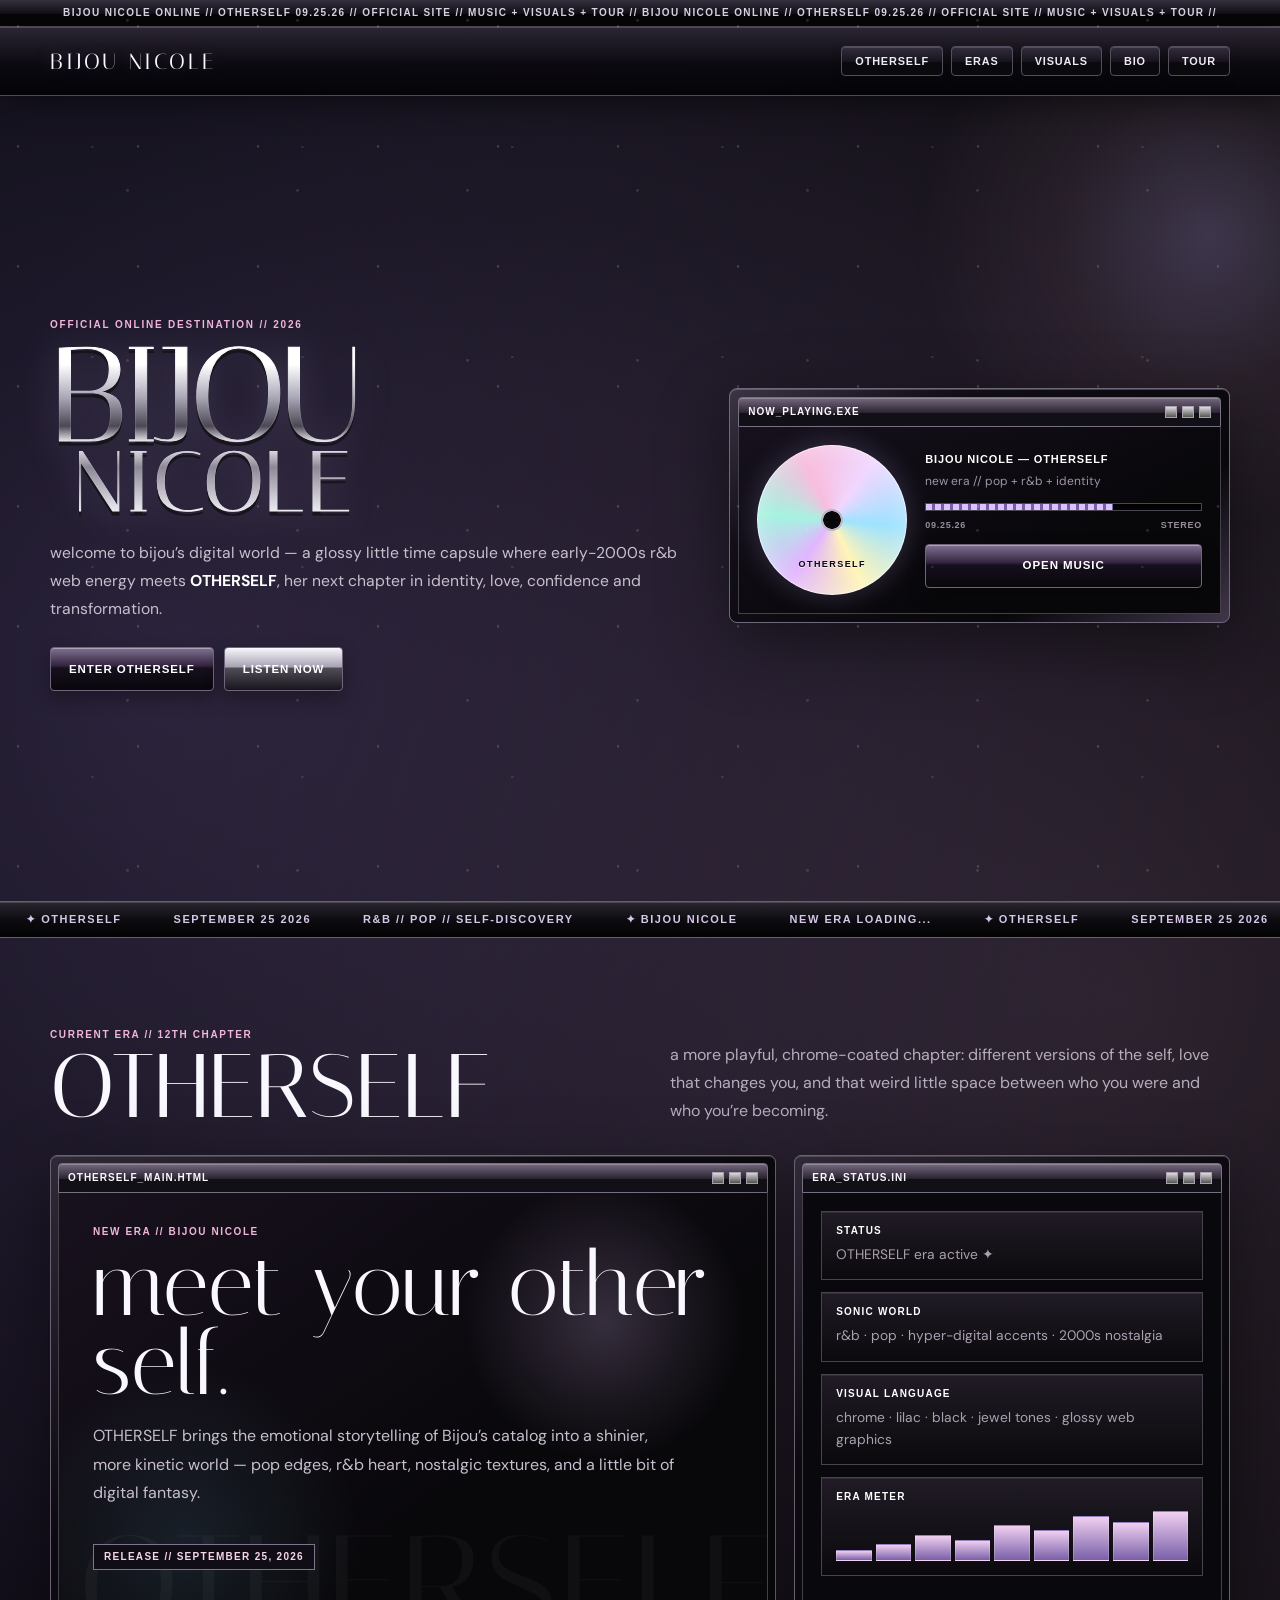
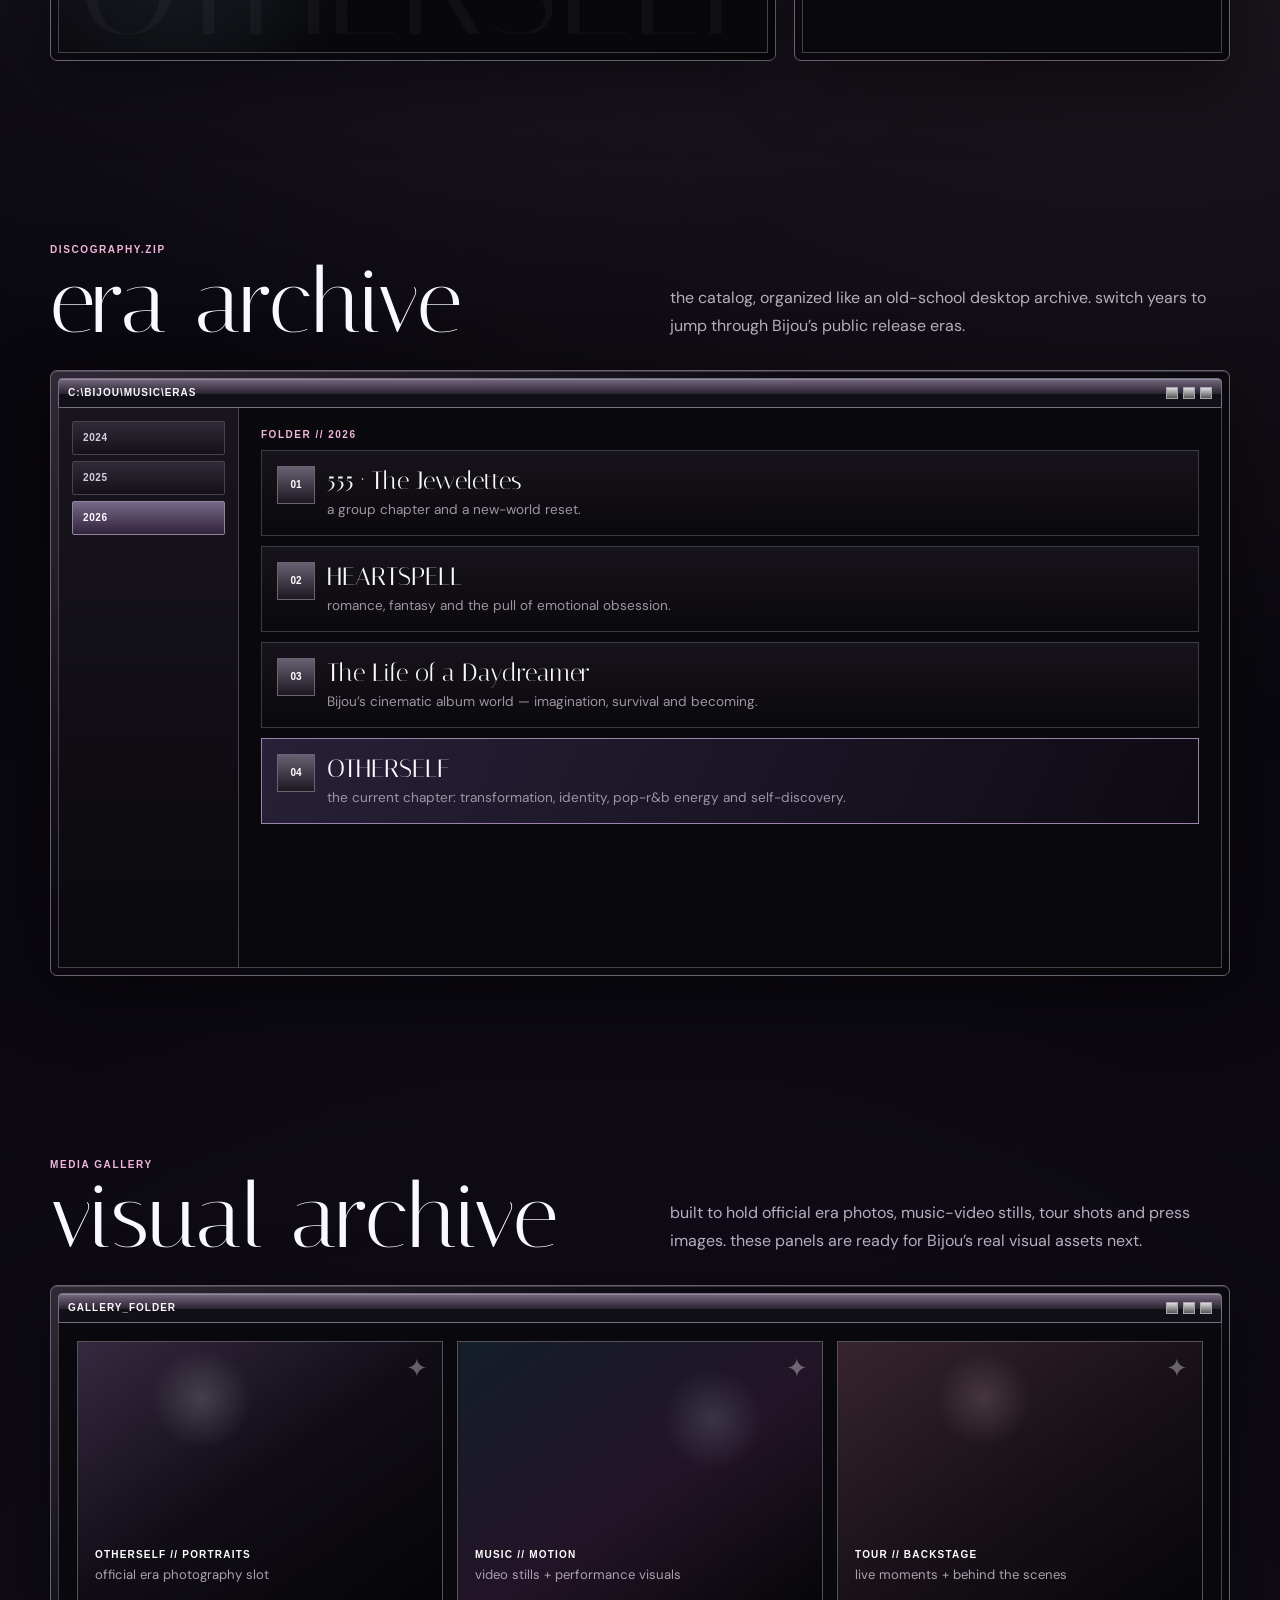
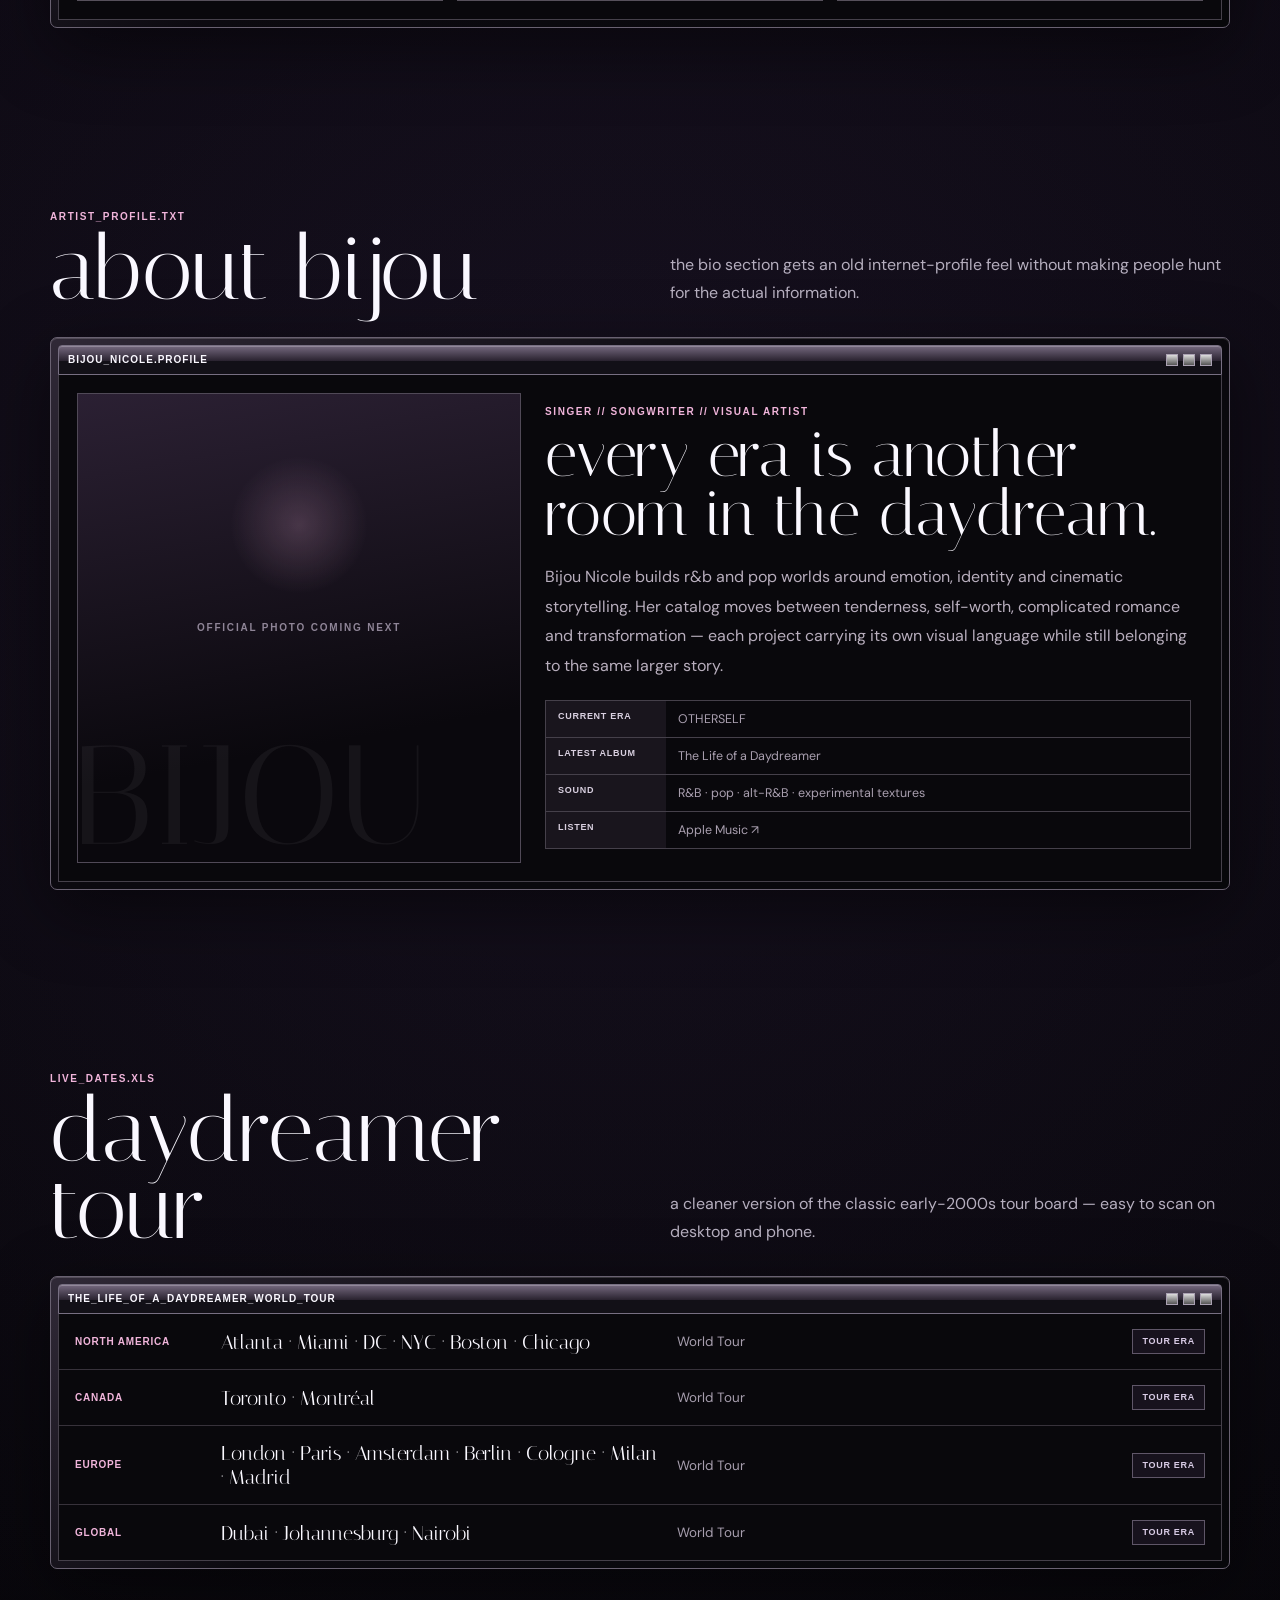
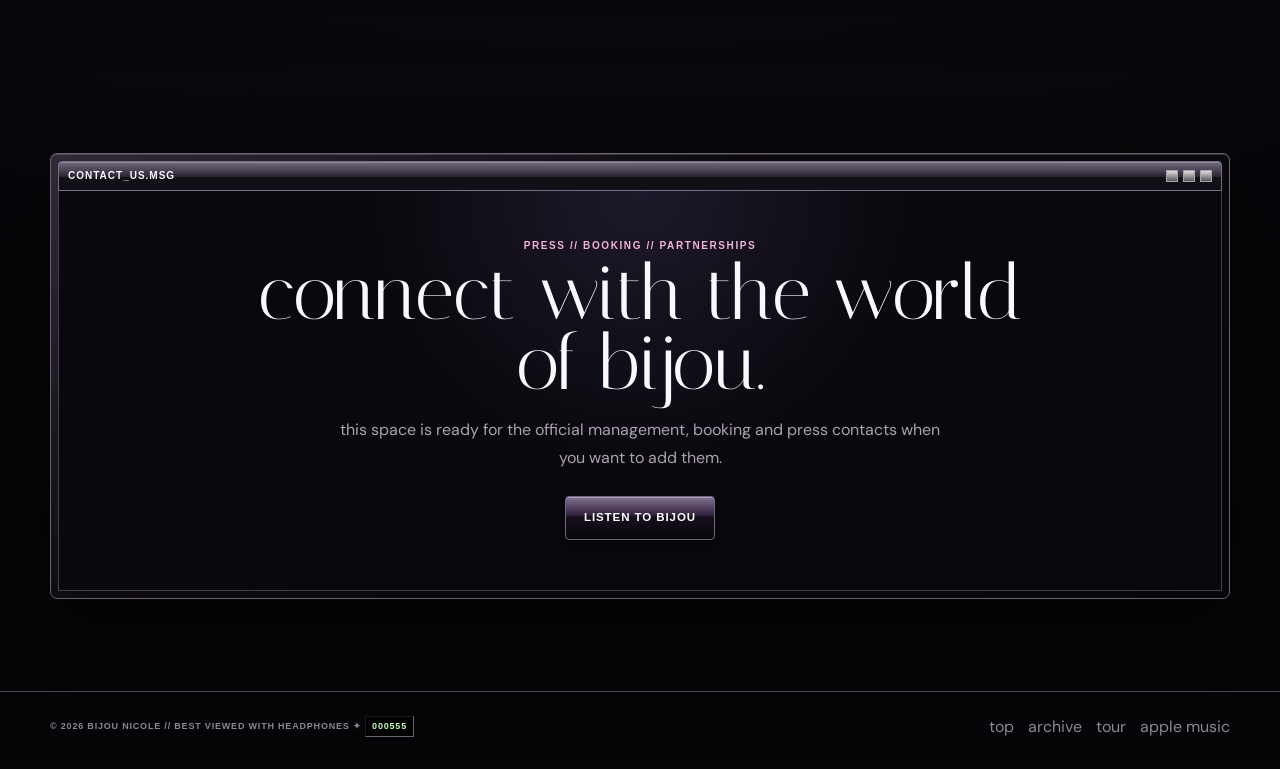
==== index.html @ fbdf13b6 "Redesign Bijou Nicole site with early-2000s R&B OTHERSELF UI" ====
<!doctype html>
<html lang="en">
<head>
  <meta charset="utf-8" />
  <meta name="viewport" content="width=device-width, initial-scale=1" />
  <meta name="theme-color" content="#08070b" />
  <meta name="description" content="Bijou Nicole — official website. Explore the OTHERSELF era, music archive, story and tour." />
  <meta property="og:title" content="Bijou Nicole — OTHERSELF" />
  <meta property="og:description" content="Enter the OTHERSELF era. Music, archive, visuals and tour." />
  <title>Bijou Nicole // OTHERSELF</title>
  <link rel="preconnect" href="https://fonts.googleapis.com">
  <link rel="preconnect" href="https://fonts.gstatic.com" crossorigin>
  <link href="https://fonts.googleapis.com/css2?family=DM+Sans:wght@400;500;600;700&family=Italiana&display=swap" rel="stylesheet">
  <style>
    :root{
      --black:#07070a;
      --ink:#0c0a11;
      --panel:#15111b;
      --panel-2:#21182b;
      --silver:#e9e7ef;
      --chrome1:#ffffff;
      --chrome2:#aaa7b8;
      --chrome3:#4e4a59;
      --lilac:#c9b6ff;
      --lav:#9177d5;
      --pink:#f1b5db;
      --ice:#d9f1ff;
      --text:#faf8ff;
      --muted:#b5aebe;
      --line:rgba(255,255,255,.16);
      --max:1180px;
      --shadow:0 20px 70px rgba(0,0,0,.48);
    }

    *{box-sizing:border-box}
    html{scroll-behavior:smooth}
    body{
      margin:0;
      color:var(--text);
      font-family:"DM Sans",Arial,sans-serif;
      background:
        radial-gradient(circle at 12% 12%,rgba(145,119,213,.22),transparent 26%),
        radial-gradient(circle at 88% 18%,rgba(241,181,219,.14),transparent 28%),
        radial-gradient(circle at 48% 68%,rgba(93,66,128,.16),transparent 36%),
        linear-gradient(180deg,#050507 0%,#0b0810 48%,#050507 100%);
      overflow-x:hidden;
    }

    body::before{
      content:"";
      position:fixed;
      inset:0;
      z-index:999;
      pointer-events:none;
      opacity:.32;
      background-image:
        radial-gradient(circle at 15% 22%,rgba(255,255,255,.48) 0 1px,transparent 1.6px),
        radial-gradient(circle at 75% 12%,rgba(255,255,255,.4) 0 1px,transparent 1.7px),
        radial-gradient(circle at 44% 70%,rgba(255,255,255,.32) 0 1px,transparent 1.5px);
      background-size:120px 120px,170px 170px,210px 210px;
      mix-blend-mode:screen;
    }

    a{color:inherit;text-decoration:none}
    button{font:inherit}
    .wrap{width:min(var(--max),calc(100% - 36px));margin:0 auto}
    .skip{position:absolute;left:-9999px;top:auto}.skip:focus{left:18px;top:18px;z-index:9999;background:#fff;color:#000;padding:10px 14px;border-radius:8px}

    .utility{
      height:27px;
      display:flex;
      align-items:center;
      justify-content:center;
      overflow:hidden;
      border-bottom:1px solid rgba(255,255,255,.16);
      background:linear-gradient(180deg,#35303e,#111017 52%,#060609 53%);
      color:#ddd9e9;
      font:700 10px/1 Verdana,Arial,sans-serif;
      letter-spacing:.14em;
      text-transform:uppercase;
      white-space:nowrap;
    }
    .utility-track{display:inline-block;min-width:max-content;animation:marquee 24s linear infinite}
    @keyframes marquee{to{transform:translateX(-50%)}}

    .nav{
      position:sticky;
      top:0;
      z-index:100;
      border-bottom:1px solid #4f4857;
      background:linear-gradient(180deg,rgba(45,39,52,.96),rgba(12,10,16,.96) 55%,rgba(4,4,7,.96));
      box-shadow:0 7px 30px rgba(0,0,0,.45),inset 0 1px rgba(255,255,255,.18);
      backdrop-filter:blur(16px);
    }
    .nav-inner{min-height:68px;display:flex;align-items:center;justify-content:space-between;gap:24px}
    .brand{font-family:"Italiana",serif;font-size:1.35rem;letter-spacing:.12em;text-transform:uppercase;text-shadow:0 0 18px rgba(201,182,255,.28)}
    .nav-links{display:flex;align-items:center;gap:8px}
    .nav-links a,.menu-btn{
      border:1px solid #554e5e;
      border-radius:4px;
      padding:9px 13px;
      color:#eeeaf6;
      background:linear-gradient(180deg,#342d3d,#17131d 52%,#0a090d 53%);
      box-shadow:inset 0 1px rgba(255,255,255,.16),0 4px 8px rgba(0,0,0,.25);
      font:700 .68rem/1 Verdana,Arial,sans-serif;
      letter-spacing:.08em;
      text-transform:uppercase;
      transition:.18s ease;
    }
    .nav-links a:hover,.nav-links a:focus-visible,.menu-btn:hover{transform:translateY(-1px);border-color:#a08fc0;background:linear-gradient(180deg,#544966,#241b31 52%,#0a090d 53%)}
    .menu-btn{display:none;color:white;cursor:pointer}

    .hero{padding:48px 0 34px;position:relative;min-height:calc(100svh - 95px);display:grid;align-items:center;overflow:hidden}
    .hero::after{
      content:"";
      position:absolute;
      width:620px;height:620px;border-radius:50%;right:-240px;top:-170px;
      background:radial-gradient(circle,rgba(201,182,255,.22),rgba(241,181,219,.07) 34%,transparent 68%);
      filter:blur(2px);
      pointer-events:none;
    }
    .hero-grid{position:relative;z-index:2;display:grid;grid-template-columns:1.12fr .88fr;gap:42px;align-items:center}
    .mini-label{font:700 10px/1 Verdana,Arial,sans-serif;letter-spacing:.18em;text-transform:uppercase;color:var(--pink);margin-bottom:14px}
    .chrome-title{
      margin:0;
      font-family:"Italiana",Georgia,serif;
      font-weight:400;
      font-size:clamp(4rem,10.5vw,9.7rem);
      line-height:.78;
      letter-spacing:-.045em;
      text-transform:uppercase;
      background:linear-gradient(180deg,#fff 0%,#fff 12%,#aca9b8 31%,#4b4754 48%,#fbfbff 58%,#8c8796 72%,#f4f3f9 100%);
      -webkit-background-clip:text;background-clip:text;color:transparent;
      -webkit-text-stroke:1px rgba(255,255,255,.12);
      filter:drop-shadow(0 4px 0 #17141b) drop-shadow(0 0 18px rgba(213,196,255,.18));
    }
    .chrome-title span{display:block;font-size:.63em;letter-spacing:.02em;margin-left:.28em}
    .hero-copy{max-width:640px;margin:24px 0 0;color:#c8c0cd;line-height:1.8;font-size:.98rem}
    .hero-copy strong{color:white}
    .hero-actions{display:flex;flex-wrap:wrap;gap:10px;margin-top:24px}
    .y2k-btn{
      min-height:44px;padding:0 18px;border:1px solid #71657e;border-radius:4px;
      display:inline-flex;align-items:center;justify-content:center;
      background:linear-gradient(180deg,#817293 0%,#34243f 42%,#160f1d 48%,#08070b 100%);
      box-shadow:inset 0 1px rgba(255,255,255,.35),0 7px 18px rgba(0,0,0,.32);
      font:700 .72rem/1 Verdana,Arial,sans-serif;text-transform:uppercase;letter-spacing:.08em;color:#fff;
      transition:.18s ease;
    }
    .y2k-btn.alt{background:linear-gradient(180deg,#f7f6fc,#a7a2b2 45%,#514d58 48%,#17151c);color:#fff}
    .y2k-btn:hover,.y2k-btn:focus-visible{transform:translateY(-2px);filter:brightness(1.12)}

    .desktop-card{
      border:1px solid #70687b;border-radius:8px;padding:8px;
      background:linear-gradient(145deg,#3b3444,#110e16 28%,#08070a 72%,#40364a);
      box-shadow:var(--shadow),inset 0 1px rgba(255,255,255,.22);
    }
    .window-bar{
      min-height:30px;border:1px solid #776f82;border-radius:4px 4px 0 0;padding:0 9px;
      display:flex;align-items:center;justify-content:space-between;gap:10px;
      background:linear-gradient(180deg,#75697f,#2b2431 52%,#121017 53%);
      font:700 10px/1 Verdana,Arial,sans-serif;letter-spacing:.1em;text-transform:uppercase;
      box-shadow:inset 0 1px rgba(255,255,255,.22);
    }
    .win-controls{display:flex;gap:5px}.win-controls i{display:block;width:12px;height:12px;border:1px solid #aaa1b2;background:linear-gradient(#ddd,#555)}
    .window-body{border:1px solid #46404b;border-top:0;background:linear-gradient(155deg,#16111d,#08070a 66%);padding:18px}
    .disc-wrap{display:grid;grid-template-columns:150px 1fr;gap:18px;align-items:center}
    .disc{
      width:150px;aspect-ratio:1;border-radius:50%;position:relative;
      background:
        radial-gradient(circle,#08080a 0 8%,#bbb7c6 8.5% 10%,transparent 10.5%),
        conic-gradient(from 35deg,#f1d6ff,#9ee3ff,#fff4b7,#e2b5ff,#a5f3e0,#f8bddd,#f1d6ff);
      box-shadow:0 0 28px rgba(201,182,255,.22),inset 0 0 0 1px rgba(255,255,255,.65),inset 0 0 25px rgba(255,255,255,.35);
    }
    .disc::after{content:"OTHERSELF";position:absolute;inset:0;display:grid;place-items:end center;padding-bottom:26px;font:700 9px/1 Verdana,Arial,sans-serif;letter-spacing:.16em;color:#0a0710;text-shadow:0 1px rgba(255,255,255,.7)}
    .player-title{font:700 11px/1.4 Verdana,Arial,sans-serif;color:#fff;text-transform:uppercase;letter-spacing:.08em}
    .player-sub{color:#9e94a7;font-size:.75rem;margin-top:5px}
    .meter{height:8px;margin:14px 0 10px;border:1px solid #4b4551;background:#030305;box-shadow:inset 0 1px 4px #000;overflow:hidden}
    .meter span{display:block;height:100%;width:68%;background:repeating-linear-gradient(90deg,#d8c3ff 0 6px,#785ea8 6px 9px);animation:pulsebar 2.4s ease-in-out infinite alternate}
    @keyframes pulsebar{to{width:88%}}
    .player-meta{display:flex;justify-content:space-between;color:#968c9f;font:700 9px/1 Verdana,Arial,sans-serif;text-transform:uppercase;letter-spacing:.08em}
    .launch{margin-top:14px;display:inline-flex;width:100%;justify-content:center}

    .ticker{border-block:1px solid #665f70;background:linear-gradient(180deg,#2b2630,#0b0a0e 55%,#030304);overflow:hidden;box-shadow:inset 0 1px rgba(255,255,255,.15)}
    .ticker-track{display:flex;width:max-content;animation:marquee2 26s linear infinite}
    .ticker-track span{padding:12px 26px;font:700 11px/1 Verdana,Arial,sans-serif;text-transform:uppercase;letter-spacing:.14em;color:#d5c7e7}
    @keyframes marquee2{to{transform:translateX(-50%)}}

    section{padding:92px 0;position:relative}
    .section-top{display:flex;align-items:end;justify-content:space-between;gap:28px;margin-bottom:30px}
    .section-top h2{font-family:"Italiana",Georgia,serif;font-weight:400;font-size:clamp(3rem,7vw,6rem);line-height:.86;margin:8px 0 0}
    .section-top p{max-width:560px;color:var(--muted);line-height:1.75;margin:0}
    .tiny{font:700 10px/1 Verdana,Arial,sans-serif;letter-spacing:.16em;text-transform:uppercase;color:var(--pink)}

    .current-grid{display:grid;grid-template-columns:1.25fr .75fr;gap:18px}
    .feature-window,.info-window,.archive-window,.tour-window,.visual-window,.contact-window{border:1px solid #696171;border-radius:7px;padding:7px;background:linear-gradient(145deg,#302937,#0c0a10 38%,#07070a);box-shadow:var(--shadow),inset 0 1px rgba(255,255,255,.17)}
    .feature-body{min-height:460px;border:1px solid #45404a;border-top:0;padding:34px;position:relative;overflow:hidden;background:radial-gradient(circle at 77% 28%,rgba(229,194,255,.2),transparent 22%),radial-gradient(circle at 18% 76%,rgba(129,225,255,.1),transparent 26%),linear-gradient(145deg,#18111e,#08070a 62%)}
    .feature-body::after{content:"OTHERSELF";position:absolute;right:-.03em;bottom:-.12em;font-family:"Italiana",serif;font-size:clamp(4rem,11vw,9rem);color:rgba(255,255,255,.035);white-space:nowrap}
    .feature-body h3{font-family:"Italiana",serif;font-size:clamp(3rem,7vw,6.3rem);font-weight:400;margin:9px 0 18px;line-height:.88;position:relative;z-index:1}
    .feature-body p{max-width:590px;color:#c8becd;line-height:1.8;position:relative;z-index:1}
    .release-date{display:inline-block;margin-top:20px;padding:7px 10px;border:1px solid #80738c;background:#110d17;font:700 10px/1 Verdana,Arial,sans-serif;letter-spacing:.13em;text-transform:uppercase;color:#f5d7eb;position:relative;z-index:1}
    .info-body{border:1px solid #45404a;border-top:0;background:#09080c;padding:18px;display:grid;gap:12px;min-height:460px;align-content:start}
    .stat{border:1px solid #49434e;background:linear-gradient(180deg,#201b25,#0b090d);padding:14px;box-shadow:inset 0 1px rgba(255,255,255,.08)}
    .stat b{display:block;color:#fff;font:700 10px/1 Verdana,Arial,sans-serif;text-transform:uppercase;letter-spacing:.12em;margin-bottom:7px}
    .stat span{color:#aaa0b1;font-size:.86rem;line-height:1.55}
    .sparkline{height:52px;display:flex;align-items:end;gap:4px;margin-top:6px}
    .sparkline i{display:block;flex:1;min-width:5px;background:linear-gradient(#f0cff0,#7960a8);border:1px solid rgba(255,255,255,.18)}
    .sparkline i:nth-child(1){height:22%}.sparkline i:nth-child(2){height:34%}.sparkline i:nth-child(3){height:50%}.sparkline i:nth-child(4){height:42%}.sparkline i:nth-child(5){height:70%}.sparkline i:nth-child(6){height:60%}.sparkline i:nth-child(7){height:88%}.sparkline i:nth-child(8){height:76%}.sparkline i:nth-child(9){height:96%}

    .archive-shell{display:grid;grid-template-columns:180px 1fr;border:1px solid #45404a;border-top:0;background:#09080c;min-height:560px}
    .archive-tabs{border-right:1px solid #49434f;background:linear-gradient(180deg,#19151e,#0a090d);padding:13px;display:flex;flex-direction:column;gap:6px}
    .archive-tabs button{border:1px solid #49434f;border-radius:2px;background:linear-gradient(#302937,#151118);color:#d7cfdd;text-align:left;padding:10px;cursor:pointer;font:700 10px/1.2 Verdana,Arial,sans-serif;text-transform:uppercase;letter-spacing:.06em}
    .archive-tabs button.active,.archive-tabs button:hover{background:linear-gradient(#756987,#32233d);border-color:#9382a2;color:#fff}
    .archive-content{padding:22px}
    .archive-year{font:700 10px/1 Verdana,Arial,sans-serif;color:var(--pink);letter-spacing:.15em;text-transform:uppercase;margin-bottom:10px}
    .era-list{display:grid;gap:10px}
    .era-item{border:1px solid #3e3943;background:linear-gradient(180deg,#17131b,#0a090c);padding:15px;display:grid;grid-template-columns:38px 1fr;gap:12px;align-items:start;transition:.18s}
    .era-item:hover{border-color:#786b87;transform:translateX(3px)}
    .era-num{width:38px;height:38px;display:grid;place-items:center;border:1px solid #6c6375;background:linear-gradient(#676071,#1c1821);font:700 10px/1 Verdana,Arial,sans-serif;color:#fff}
    .era-item h3{font-family:"Italiana",serif;font-size:1.55rem;font-weight:400;margin:0 0 4px}.era-item p{margin:0;color:#9e95a5;line-height:1.55;font-size:.85rem}
    .era-item.current{border-color:#9b83ac;background:linear-gradient(115deg,rgba(147,119,213,.22),rgba(15,11,20,.92))}

    .visual-grid{display:grid;grid-template-columns:1fr 1fr 1fr;gap:14px;border:1px solid #45404a;border-top:0;background:#09080c;padding:18px}
    .visual-card{min-height:260px;border:1px solid #56505b;position:relative;overflow:hidden;background:radial-gradient(circle at 34% 22%,rgba(255,255,255,.16),transparent 16%),linear-gradient(145deg,#35293f,#110d16 50%,#050507);display:flex;flex-direction:column;justify-content:end;padding:17px}
    .visual-card:nth-child(2){background:radial-gradient(circle at 70% 30%,rgba(204,229,255,.15),transparent 16%),linear-gradient(145deg,#141d2a,#221426 56%,#060608)}
    .visual-card:nth-child(3){background:radial-gradient(circle at 40% 22%,rgba(255,220,241,.15),transparent 16%),linear-gradient(145deg,#36242e,#171017 55%,#060608)}
    .visual-card::before{content:"✦";position:absolute;right:14px;top:10px;color:rgba(255,255,255,.35);font-size:1.6rem}
    .visual-card b{font:700 10px/1 Verdana,Arial,sans-serif;letter-spacing:.12em;text-transform:uppercase;color:#fff}.visual-card span{color:#aaa1b0;font-size:.82rem;margin-top:6px}

    .profile-grid{display:grid;grid-template-columns:.8fr 1.2fr;gap:16px;border:1px solid #45404a;border-top:0;background:#09080c;padding:18px}
    .avatar{min-height:430px;border:1px solid #504957;background:radial-gradient(circle at 50% 28%,rgba(241,181,219,.2),transparent 17%),linear-gradient(170deg,#2b2033,#0a080d 72%);position:relative;display:grid;place-items:center;overflow:hidden}
    .avatar::after{content:"BIJOU";position:absolute;bottom:-.12em;left:-.04em;font-family:"Italiana",serif;font-size:clamp(5rem,11vw,9rem);color:rgba(255,255,255,.05)}
    .avatar span{font:700 10px/1 Verdana,Arial,sans-serif;text-transform:uppercase;letter-spacing:.18em;color:#8f8597}
    .profile{padding:14px 12px 14px 8px}.profile h3{font-family:"Italiana",serif;font-weight:400;font-size:clamp(2.6rem,5vw,4.5rem);line-height:.92;margin:9px 0 18px}.profile p{color:#b8aebd;line-height:1.85}
    .profile-table{margin-top:20px;border:1px solid #45404a}.row{display:grid;grid-template-columns:120px 1fr;border-bottom:1px solid #45404a}.row:last-child{border-bottom:0}.row b,.row span{padding:10px 12px;font-size:.78rem}.row b{background:#19151d;font:700 9px/1.3 Verdana,Arial,sans-serif;letter-spacing:.08em;text-transform:uppercase;color:#d9d0e0}.row span{color:#a99faf}

    .tour-body{border:1px solid #45404a;border-top:0;background:#09080c}
    .tour-row{display:grid;grid-template-columns:130px 1fr 1fr auto;gap:16px;padding:15px 16px;border-bottom:1px solid #37323b;align-items:center}
    .tour-row:last-child{border-bottom:0}.tour-row time{font:700 10px/1 Verdana,Arial,sans-serif;color:var(--pink);letter-spacing:.08em;text-transform:uppercase}.tour-row strong{font-family:"Italiana",serif;font-weight:400;font-size:1.28rem}.tour-row span{color:#a79eae;font-size:.84rem}.tour-row em{font-style:normal;border:1px solid #5f5668;background:#17121d;padding:7px 9px;font:700 9px/1 Verdana,Arial,sans-serif;letter-spacing:.08em;text-transform:uppercase;color:#d9cce6}

    .contact-body{border:1px solid #45404a;border-top:0;background:radial-gradient(circle at 50% 0,rgba(147,119,213,.15),transparent 40%),#09080c;padding:50px 24px;text-align:center}.contact-body h2{font-family:"Italiana",serif;font-size:clamp(3rem,6vw,5.5rem);font-weight:400;line-height:.9;margin:8px auto 18px;max-width:800px}.contact-body p{max-width:620px;margin:0 auto;color:#aaa1b0;line-height:1.75}

    footer{border-top:1px solid #4e4854;background:#050507;padding:24px 0 32px;color:#8e8495}.footer-grid{display:flex;justify-content:space-between;gap:20px;flex-wrap:wrap;align-items:center}.footer-grid span{font:700 9px/1.5 Verdana,Arial,sans-serif;letter-spacing:.09em;text-transform:uppercase}.footer-links{display:flex;gap:14px;flex-wrap:wrap}.footer-links a:hover{color:white}
    .counter{display:inline-block;border:1px inset #6a6570;background:#000;color:#bfffbf;padding:3px 6px;font:700 10px/1 "Courier New",monospace;letter-spacing:.08em}

    .spark{position:fixed;width:4px;height:4px;border-radius:50%;background:white;box-shadow:0 0 8px #d5bfff;pointer-events:none;z-index:998;animation:fadeSpark .7s linear forwards}
    @keyframes fadeSpark{to{opacity:0;transform:translateY(8px) scale(.2)}}

    @media(max-width:900px){
      .hero-grid,.current-grid,.profile-grid{grid-template-columns:1fr}.disc-wrap{grid-template-columns:125px 1fr}.disc{width:125px}.visual-grid{grid-template-columns:1fr 1fr}.archive-shell{grid-template-columns:1fr}.archive-tabs{border-right:0;border-bottom:1px solid #49434f;display:grid;grid-template-columns:repeat(3,1fr)}.tour-row{grid-template-columns:100px 1fr auto}.tour-row span{grid-column:2/4}.section-top{align-items:start;flex-direction:column}}
    @media(max-width:700px){
      .menu-btn{display:block}.nav-links{display:none;position:absolute;top:68px;left:18px;right:18px;flex-direction:column;align-items:stretch;padding:10px;background:#09080c;border:1px solid #5b5362}.nav-links.open{display:flex}.nav-links a{text-align:center}.chrome-title{font-size:clamp(3.5rem,20vw,6.5rem)}.hero{padding-top:32px}.visual-grid{grid-template-columns:1fr}.tour-row{grid-template-columns:1fr auto}.tour-row time,.tour-row span{grid-column:1/-1}.archive-tabs{grid-template-columns:1fr 1fr}.profile-grid{padding:10px}.avatar{min-height:330px}.section-top p{font-size:.92rem}.utility{justify-content:flex-start}.disc-wrap{grid-template-columns:1fr;text-align:center}.disc{margin:auto}.player-meta{text-align:left}.window-body{padding:14px}}
    @media(prefers-reduced-motion:reduce){html{scroll-behavior:auto}.utility-track,.ticker-track,.meter span{animation:none}.spark{display:none}}
  </style>
</head>
<body>
  <a class="skip" href="#main">Skip to content</a>

  <div class="utility" aria-hidden="true"><div class="utility-track">BIJOU NICOLE ONLINE // OTHERSELF 09.25.26 // OFFICIAL SITE // MUSIC + VISUALS + TOUR // BIJOU NICOLE ONLINE // OTHERSELF 09.25.26 // OFFICIAL SITE // MUSIC + VISUALS + TOUR //</div></div>

  <nav class="nav" aria-label="Primary navigation">
    <div class="wrap nav-inner">
      <a class="brand" href="#top">Bijou Nicole</a>
      <button class="menu-btn" id="menuBtn" aria-expanded="false" aria-controls="navLinks">Menu</button>
      <div class="nav-links" id="navLinks">
        <a href="#otherSelf">OtherSelf</a>
        <a href="#eras">Eras</a>
        <a href="#visuals">Visuals</a>
        <a href="#about">Bio</a>
        <a href="#tour">Tour</a>
      </div>
    </div>
  </nav>

  <main id="main">
    <header class="hero" id="top">
      <div class="wrap hero-grid">
        <div>
          <div class="mini-label">official online destination // 2026</div>
          <h1 class="chrome-title">Bijou <span>Nicole</span></h1>
          <p class="hero-copy">welcome to bijou’s digital world — a glossy little time capsule where early-2000s r&b web energy meets <strong>OTHERSELF</strong>, her next chapter in identity, love, confidence and transformation.</p>
          <div class="hero-actions">
            <a class="y2k-btn" href="#otherSelf">enter otherself</a>
            <a class="y2k-btn alt" href="https://music.apple.com/us/artist/bijou-nicole/1742080651" target="_blank" rel="noreferrer">listen now</a>
          </div>
        </div>

        <div class="desktop-card" aria-label="OTHERSELF player panel">
          <div class="window-bar"><span>now_playing.exe</span><span class="win-controls" aria-hidden="true"><i></i><i></i><i></i></span></div>
          <div class="window-body">
            <div class="disc-wrap">
              <div class="disc" aria-hidden="true"></div>
              <div>
                <div class="player-title">Bijou Nicole — OTHERSELF</div>
                <div class="player-sub">new era // pop + r&b + identity</div>
                <div class="meter" aria-hidden="true"><span></span></div>
                <div class="player-meta"><span>09.25.26</span><span>stereo</span></div>
                <a class="y2k-btn launch" href="https://music.apple.com/us/artist/bijou-nicole/1742080651" target="_blank" rel="noreferrer">open music</a>
              </div>
            </div>
          </div>
        </div>
      </div>
    </header>

    <div class="ticker" aria-hidden="true"><div class="ticker-track"><span>✦ OTHERSELF</span><span>SEPTEMBER 25 2026</span><span>R&B // POP // SELF-DISCOVERY</span><span>✦ BIJOU NICOLE</span><span>NEW ERA LOADING...</span><span>✦ OTHERSELF</span><span>SEPTEMBER 25 2026</span><span>R&B // POP // SELF-DISCOVERY</span><span>✦ BIJOU NICOLE</span><span>NEW ERA LOADING...</span></div></div>

    <section id="otherSelf">
      <div class="wrap">
        <div class="section-top">
          <div><div class="tiny">current era // 12th chapter</div><h2>OTHERSELF</h2></div>
          <p>a more playful, chrome-coated chapter: different versions of the self, love that changes you, and that weird little space between who you were and who you’re becoming.</p>
        </div>

        <div class="current-grid">
          <div class="feature-window">
            <div class="window-bar"><span>otherself_main.html</span><span class="win-controls" aria-hidden="true"><i></i><i></i><i></i></span></div>
            <div class="feature-body">
              <div class="tiny">new era // bijou nicole</div>
              <h3>meet your other self.</h3>
              <p>OTHERSELF brings the emotional storytelling of Bijou’s catalog into a shinier, more kinetic world — pop edges, r&b heart, nostalgic textures, and a little bit of digital fantasy.</p>
              <span class="release-date">release // september 25, 2026</span>
            </div>
          </div>

          <aside class="info-window">
            <div class="window-bar"><span>era_status.ini</span><span class="win-controls" aria-hidden="true"><i></i><i></i><i></i></span></div>
            <div class="info-body">
              <div class="stat"><b>status</b><span>OTHERSELF era active ✦</span></div>
              <div class="stat"><b>sonic world</b><span>r&b · pop · hyper-digital accents · 2000s nostalgia</span></div>
              <div class="stat"><b>visual language</b><span>chrome · lilac · black · jewel tones · glossy web graphics</span></div>
              <div class="stat"><b>era meter</b><div class="sparkline" aria-hidden="true"><i></i><i></i><i></i><i></i><i></i><i></i><i></i><i></i><i></i></div></div>
            </div>
          </aside>
        </div>
      </div>
    </section>

    <section id="eras">
      <div class="wrap">
        <div class="section-top">
          <div><div class="tiny">discography.zip</div><h2>era archive</h2></div>
          <p>the catalog, organized like an old-school desktop archive. switch years to jump through Bijou’s public release eras.</p>
        </div>

        <div class="archive-window">
          <div class="window-bar"><span>c:\bijou\music\eras</span><span class="win-controls" aria-hidden="true"><i></i><i></i><i></i></span></div>
          <div class="archive-shell">
            <div class="archive-tabs" role="tablist" aria-label="Era years">
              <button class="active" data-year="2024" role="tab">2024</button>
              <button data-year="2025" role="tab">2025</button>
              <button data-year="2026" role="tab">2026</button>
            </div>
            <div class="archive-content" id="archiveContent" aria-live="polite"></div>
          </div>
        </div>
      </div>
    </section>

    <section id="visuals">
      <div class="wrap">
        <div class="section-top">
          <div><div class="tiny">media gallery</div><h2>visual archive</h2></div>
          <p>built to hold official era photos, music-video stills, tour shots and press images. these panels are ready for Bijou’s real visual assets next.</p>
        </div>
        <div class="visual-window">
          <div class="window-bar"><span>gallery_folder</span><span class="win-controls" aria-hidden="true"><i></i><i></i><i></i></span></div>
          <div class="visual-grid">
            <div class="visual-card"><b>OTHERSELF // portraits</b><span>official era photography slot</span></div>
            <div class="visual-card"><b>music // motion</b><span>video stills + performance visuals</span></div>
            <div class="visual-card"><b>tour // backstage</b><span>live moments + behind the scenes</span></div>
          </div>
        </div>
      </div>
    </section>

    <section id="about">
      <div class="wrap">
        <div class="section-top">
          <div><div class="tiny">artist_profile.txt</div><h2>about bijou</h2></div>
          <p>the bio section gets an old internet-profile feel without making people hunt for the actual information.</p>
        </div>
        <div class="archive-window">
          <div class="window-bar"><span>bijou_nicole.profile</span><span class="win-controls" aria-hidden="true"><i></i><i></i><i></i></span></div>
          <div class="profile-grid">
            <div class="avatar"><span>official photo coming next</span></div>
            <div class="profile">
              <div class="tiny">singer // songwriter // visual artist</div>
              <h3>every era is another room in the daydream.</h3>
              <p>Bijou Nicole builds r&b and pop worlds around emotion, identity and cinematic storytelling. Her catalog moves between tenderness, self-worth, complicated romance and transformation — each project carrying its own visual language while still belonging to the same larger story.</p>
              <div class="profile-table">
                <div class="row"><b>current era</b><span>OTHERSELF</span></div>
                <div class="row"><b>latest album</b><span>The Life of a Daydreamer</span></div>
                <div class="row"><b>sound</b><span>R&B · pop · alt-R&B · experimental textures</span></div>
                <div class="row"><b>listen</b><span><a href="https://music.apple.com/us/artist/bijou-nicole/1742080651" target="_blank" rel="noreferrer">Apple Music ↗</a></span></div>
              </div>
            </div>
          </div>
        </div>
      </div>
    </section>

    <section id="tour">
      <div class="wrap">
        <div class="section-top">
          <div><div class="tiny">live_dates.xls</div><h2>daydreamer tour</h2></div>
          <p>a cleaner version of the classic early-2000s tour board — easy to scan on desktop and phone.</p>
        </div>
        <div class="tour-window">
          <div class="window-bar"><span>the_life_of_a_daydreamer_world_tour</span><span class="win-controls" aria-hidden="true"><i></i><i></i><i></i></span></div>
          <div class="tour-body">
            <div class="tour-row"><time>North America</time><strong>Atlanta · Miami · DC · NYC · Boston · Chicago</strong><span>World Tour</span><em>Tour era</em></div>
            <div class="tour-row"><time>Canada</time><strong>Toronto · Montréal</strong><span>World Tour</span><em>Tour era</em></div>
            <div class="tour-row"><time>Europe</time><strong>London · Paris · Amsterdam · Berlin · Cologne · Milan · Madrid</strong><span>World Tour</span><em>Tour era</em></div>
            <div class="tour-row"><time>Global</time><strong>Dubai · Johannesburg · Nairobi</strong><span>World Tour</span><em>Tour era</em></div>
          </div>
        </div>
      </div>
    </section>

    <section id="contact">
      <div class="wrap">
        <div class="contact-window">
          <div class="window-bar"><span>contact_us.msg</span><span class="win-controls" aria-hidden="true"><i></i><i></i><i></i></span></div>
          <div class="contact-body">
            <div class="tiny">press // booking // partnerships</div>
            <h2>connect with the world of bijou.</h2>
            <p>this space is ready for the official management, booking and press contacts when you want to add them.</p>
            <div class="hero-actions" style="justify-content:center"><a class="y2k-btn" href="https://music.apple.com/us/artist/bijou-nicole/1742080651" target="_blank" rel="noreferrer">listen to bijou</a></div>
          </div>
        </div>
      </div>
    </section>
  </main>

  <footer>
    <div class="wrap footer-grid">
      <span>© 2026 Bijou Nicole // best viewed with headphones ✦ <span class="counter">000555</span></span>
      <div class="footer-links"><a href="#top">top</a><a href="#eras">archive</a><a href="#tour">tour</a><a href="https://music.apple.com/us/artist/bijou-nicole/1742080651" target="_blank" rel="noreferrer">apple music</a></div>
    </div>
  </footer>

  <script>
    const menuBtn=document.getElementById('menuBtn');
    const navLinks=document.getElementById('navLinks');
    menuBtn.addEventListener('click',()=>{
      const open=navLinks.classList.toggle('open');
      menuBtn.setAttribute('aria-expanded',String(open));
    });
    navLinks.querySelectorAll('a').forEach(a=>a.addEventListener('click',()=>{
      navLinks.classList.remove('open');
      menuBtn.setAttribute('aria-expanded','false');
    }));

    const eras={
      '2024':[
        ['Hopelessly Devoted','the early r&b chapter — vulnerable, romantic and emotionally direct.'],
        ['Golden Days','a warmer, reflective era centered on healing, memory and self-worth.'],
        ['Jingle Bell Love','holiday r&b wrapped in romance, nostalgia and winter glow.']
      ],
      '2025':[
        ["No Man’s Land",'a more conflicted and emotionally complicated phase of the catalog.'],
        ['Twisted Hearts in Tangled Lines','messy love, tension and the places where romance gets complicated.'],
        ['always starts with u','a softer chapter about devotion, memory and returning to someone.'],
        ['XO: A Holiday Love Letter','glossy seasonal r&b with a romantic center.'],
        ['Floor It','a bolder, faster transition into a more confident and kinetic sound.']
      ],
      '2026':[
        ['555 · The Jewelettes','a group chapter and a new-world reset.'],
        ['HEARTSPELL','romance, fantasy and the pull of emotional obsession.'],
        ['The Life of a Daydreamer','Bijou’s cinematic album world — imagination, survival and becoming.'],
        ['OTHERSELF','the current chapter: transformation, identity, pop-r&b energy and self-discovery.']
      ]
    };

    const archiveContent=document.getElementById('archiveContent');
    const tabs=[...document.querySelectorAll('.archive-tabs button')];
    function renderYear(year){
      archiveContent.innerHTML=`<div class="archive-year">folder // ${year}</div><div class="era-list">${eras[year].map((e,i)=>`<article class="era-item ${e[0]==='OTHERSELF'?'current':''}"><div class="era-num">${String(i+1).padStart(2,'0')}</div><div><h3>${e[0]}</h3><p>${e[1]}</p></div></article>`).join('')}</div>`;
      tabs.forEach(t=>t.classList.toggle('active',t.dataset.year===year));
    }
    tabs.forEach(t=>t.addEventListener('click',()=>renderYear(t.dataset.year)));
    renderYear('2026');

    const reduce=window.matchMedia('(prefers-reduced-motion: reduce)').matches;
    if(!reduce && window.matchMedia('(pointer:fine)').matches){
      let last=0;
      window.addEventListener('pointermove',e=>{
        const now=performance.now(); if(now-last<70)return; last=now;
        const s=document.createElement('i');s.className='spark';s.style.left=e.clientX+'px';s.style.top=e.clientY+'px';document.body.appendChild(s);setTimeout(()=>s.remove(),720);
      });
    }
  </script>
</body>
</html>
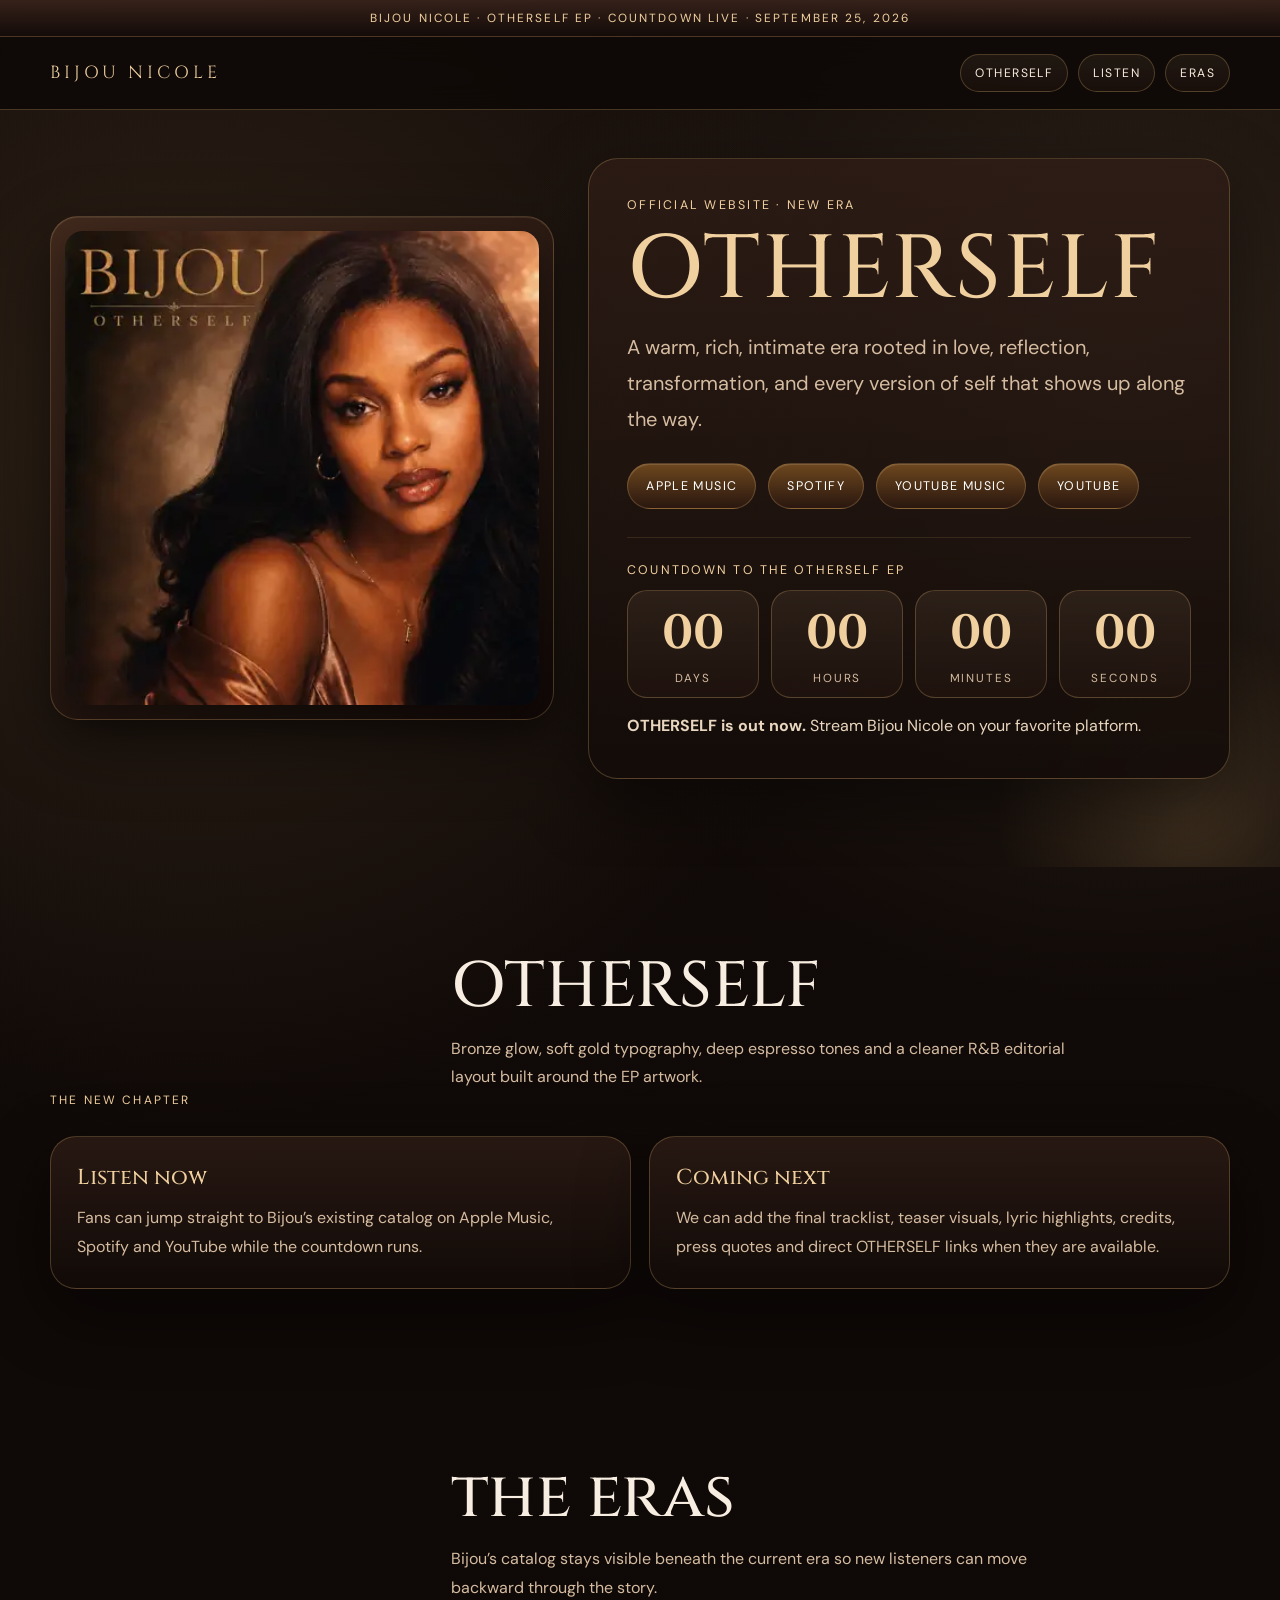
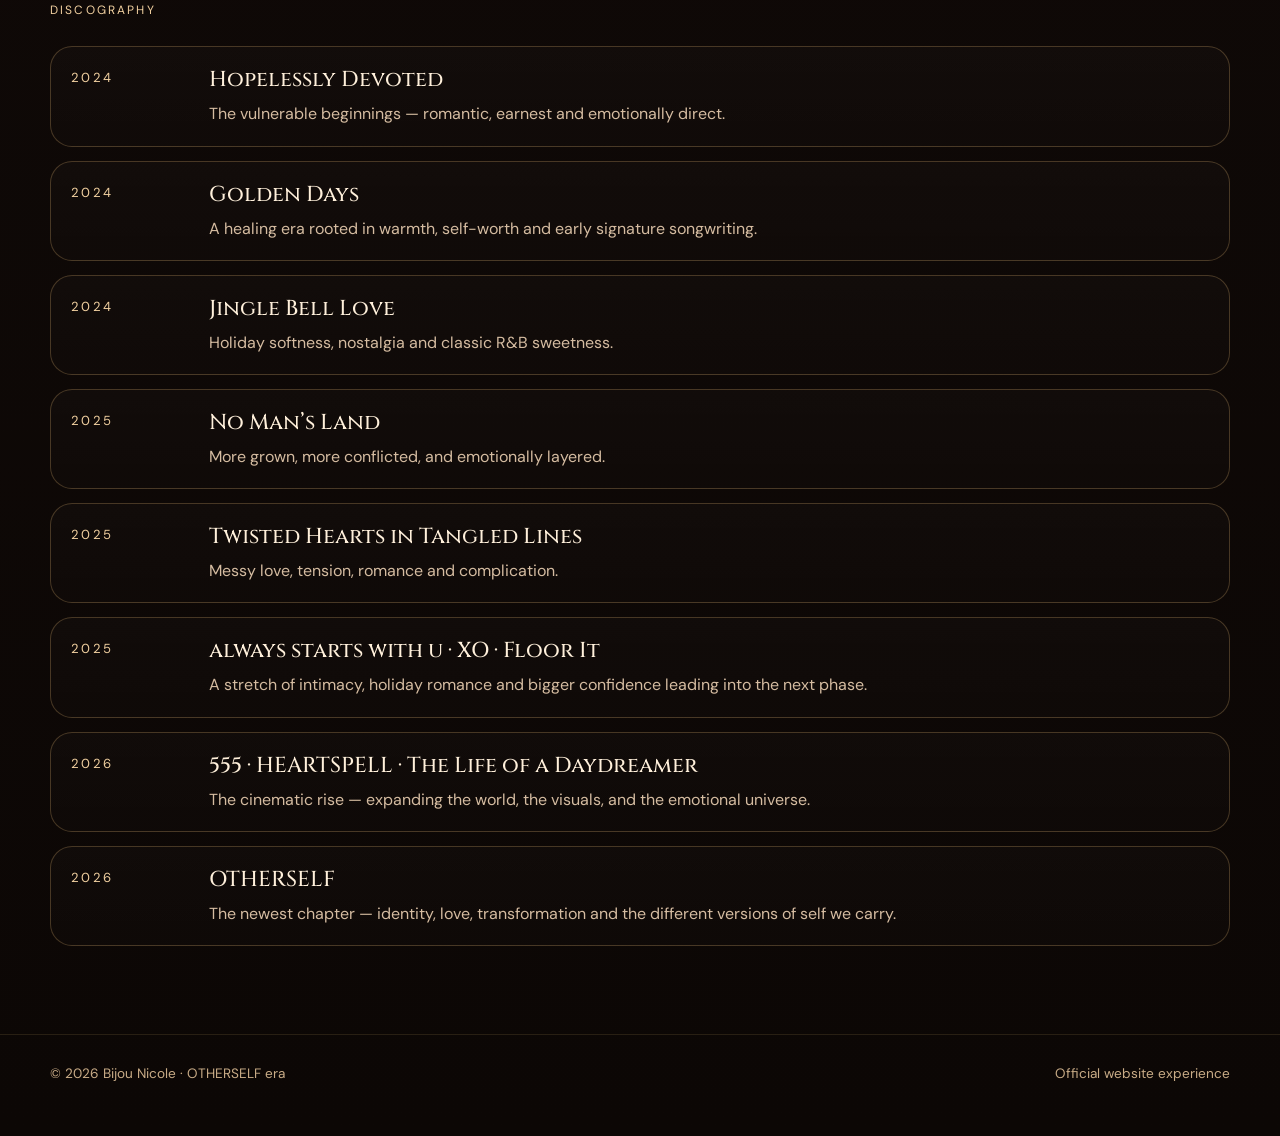
==== commit 218547dd: "Redesign homepage around OTHERSELF cover and release countdown" ====
--- a/index.html
+++ b/index.html
@@ -3,492 +3,84 @@
 <head>
   <meta charset="utf-8" />
   <meta name="viewport" content="width=device-width, initial-scale=1" />
-  <meta name="theme-color" content="#08070b" />
-  <meta name="description" content="Bijou Nicole — official website. Explore the OTHERSELF era, music archive, story and tour." />
+  <meta name="theme-color" content="#140d0a" />
+  <meta name="description" content="Bijou Nicole — OTHERSELF EP. Official website with countdown and streaming links." />
   <meta property="og:title" content="Bijou Nicole — OTHERSELF" />
-  <meta property="og:description" content="Enter the OTHERSELF era. Music, archive, visuals and tour." />
-  <title>Bijou Nicole // OTHERSELF</title>
+  <meta property="og:description" content="Enter the OTHERSELF era and count down to the EP." />
+  <title>Bijou Nicole — OTHERSELF</title>
   <link rel="preconnect" href="https://fonts.googleapis.com">
   <link rel="preconnect" href="https://fonts.gstatic.com" crossorigin>
-  <link href="https://fonts.googleapis.com/css2?family=DM+Sans:wght@400;500;600;700&family=Italiana&display=swap" rel="stylesheet">
+  <link href="https://fonts.googleapis.com/css2?family=Cinzel:wght@400;500;600;700&family=DM+Sans:wght@400;500;700&display=swap" rel="stylesheet">
   <style>
-    :root{
-      --black:#07070a;
-      --ink:#0c0a11;
-      --panel:#15111b;
-      --panel-2:#21182b;
-      --silver:#e9e7ef;
-      --chrome1:#ffffff;
-      --chrome2:#aaa7b8;
-      --chrome3:#4e4a59;
-      --lilac:#c9b6ff;
-      --lav:#9177d5;
-      --pink:#f1b5db;
-      --ice:#d9f1ff;
-      --text:#faf8ff;
-      --muted:#b5aebe;
-      --line:rgba(255,255,255,.16);
-      --max:1180px;
-      --shadow:0 20px 70px rgba(0,0,0,.48);
-    }
-
-    *{box-sizing:border-box}
-    html{scroll-behavior:smooth}
-    body{
-      margin:0;
-      color:var(--text);
-      font-family:"DM Sans",Arial,sans-serif;
-      background:
-        radial-gradient(circle at 12% 12%,rgba(145,119,213,.22),transparent 26%),
-        radial-gradient(circle at 88% 18%,rgba(241,181,219,.14),transparent 28%),
-        radial-gradient(circle at 48% 68%,rgba(93,66,128,.16),transparent 36%),
-        linear-gradient(180deg,#050507 0%,#0b0810 48%,#050507 100%);
-      overflow-x:hidden;
-    }
-
-    body::before{
-      content:"";
-      position:fixed;
-      inset:0;
-      z-index:999;
-      pointer-events:none;
-      opacity:.32;
-      background-image:
-        radial-gradient(circle at 15% 22%,rgba(255,255,255,.48) 0 1px,transparent 1.6px),
-        radial-gradient(circle at 75% 12%,rgba(255,255,255,.4) 0 1px,transparent 1.7px),
-        radial-gradient(circle at 44% 70%,rgba(255,255,255,.32) 0 1px,transparent 1.5px);
-      background-size:120px 120px,170px 170px,210px 210px;
-      mix-blend-mode:screen;
-    }
-
-    a{color:inherit;text-decoration:none}
-    button{font:inherit}
-    .wrap{width:min(var(--max),calc(100% - 36px));margin:0 auto}
-    .skip{position:absolute;left:-9999px;top:auto}.skip:focus{left:18px;top:18px;z-index:9999;background:#fff;color:#000;padding:10px 14px;border-radius:8px}
-
-    .utility{
-      height:27px;
-      display:flex;
-      align-items:center;
-      justify-content:center;
-      overflow:hidden;
-      border-bottom:1px solid rgba(255,255,255,.16);
-      background:linear-gradient(180deg,#35303e,#111017 52%,#060609 53%);
-      color:#ddd9e9;
-      font:700 10px/1 Verdana,Arial,sans-serif;
-      letter-spacing:.14em;
-      text-transform:uppercase;
-      white-space:nowrap;
-    }
-    .utility-track{display:inline-block;min-width:max-content;animation:marquee 24s linear infinite}
-    @keyframes marquee{to{transform:translateX(-50%)}}
-
-    .nav{
-      position:sticky;
-      top:0;
-      z-index:100;
-      border-bottom:1px solid #4f4857;
-      background:linear-gradient(180deg,rgba(45,39,52,.96),rgba(12,10,16,.96) 55%,rgba(4,4,7,.96));
-      box-shadow:0 7px 30px rgba(0,0,0,.45),inset 0 1px rgba(255,255,255,.18);
-      backdrop-filter:blur(16px);
-    }
-    .nav-inner{min-height:68px;display:flex;align-items:center;justify-content:space-between;gap:24px}
-    .brand{font-family:"Italiana",serif;font-size:1.35rem;letter-spacing:.12em;text-transform:uppercase;text-shadow:0 0 18px rgba(201,182,255,.28)}
-    .nav-links{display:flex;align-items:center;gap:8px}
-    .nav-links a,.menu-btn{
-      border:1px solid #554e5e;
-      border-radius:4px;
-      padding:9px 13px;
-      color:#eeeaf6;
-      background:linear-gradient(180deg,#342d3d,#17131d 52%,#0a090d 53%);
-      box-shadow:inset 0 1px rgba(255,255,255,.16),0 4px 8px rgba(0,0,0,.25);
-      font:700 .68rem/1 Verdana,Arial,sans-serif;
-      letter-spacing:.08em;
-      text-transform:uppercase;
-      transition:.18s ease;
-    }
-    .nav-links a:hover,.nav-links a:focus-visible,.menu-btn:hover{transform:translateY(-1px);border-color:#a08fc0;background:linear-gradient(180deg,#544966,#241b31 52%,#0a090d 53%)}
-    .menu-btn{display:none;color:white;cursor:pointer}
-
-    .hero{padding:48px 0 34px;position:relative;min-height:calc(100svh - 95px);display:grid;align-items:center;overflow:hidden}
-    .hero::after{
-      content:"";
-      position:absolute;
-      width:620px;height:620px;border-radius:50%;right:-240px;top:-170px;
-      background:radial-gradient(circle,rgba(201,182,255,.22),rgba(241,181,219,.07) 34%,transparent 68%);
-      filter:blur(2px);
-      pointer-events:none;
-    }
-    .hero-grid{position:relative;z-index:2;display:grid;grid-template-columns:1.12fr .88fr;gap:42px;align-items:center}
-    .mini-label{font:700 10px/1 Verdana,Arial,sans-serif;letter-spacing:.18em;text-transform:uppercase;color:var(--pink);margin-bottom:14px}
-    .chrome-title{
-      margin:0;
-      font-family:"Italiana",Georgia,serif;
-      font-weight:400;
-      font-size:clamp(4rem,10.5vw,9.7rem);
-      line-height:.78;
-      letter-spacing:-.045em;
-      text-transform:uppercase;
-      background:linear-gradient(180deg,#fff 0%,#fff 12%,#aca9b8 31%,#4b4754 48%,#fbfbff 58%,#8c8796 72%,#f4f3f9 100%);
-      -webkit-background-clip:text;background-clip:text;color:transparent;
-      -webkit-text-stroke:1px rgba(255,255,255,.12);
-      filter:drop-shadow(0 4px 0 #17141b) drop-shadow(0 0 18px rgba(213,196,255,.18));
-    }
-    .chrome-title span{display:block;font-size:.63em;letter-spacing:.02em;margin-left:.28em}
-    .hero-copy{max-width:640px;margin:24px 0 0;color:#c8c0cd;line-height:1.8;font-size:.98rem}
-    .hero-copy strong{color:white}
-    .hero-actions{display:flex;flex-wrap:wrap;gap:10px;margin-top:24px}
-    .y2k-btn{
-      min-height:44px;padding:0 18px;border:1px solid #71657e;border-radius:4px;
-      display:inline-flex;align-items:center;justify-content:center;
-      background:linear-gradient(180deg,#817293 0%,#34243f 42%,#160f1d 48%,#08070b 100%);
-      box-shadow:inset 0 1px rgba(255,255,255,.35),0 7px 18px rgba(0,0,0,.32);
-      font:700 .72rem/1 Verdana,Arial,sans-serif;text-transform:uppercase;letter-spacing:.08em;color:#fff;
-      transition:.18s ease;
-    }
-    .y2k-btn.alt{background:linear-gradient(180deg,#f7f6fc,#a7a2b2 45%,#514d58 48%,#17151c);color:#fff}
-    .y2k-btn:hover,.y2k-btn:focus-visible{transform:translateY(-2px);filter:brightness(1.12)}
-
-    .desktop-card{
-      border:1px solid #70687b;border-radius:8px;padding:8px;
-      background:linear-gradient(145deg,#3b3444,#110e16 28%,#08070a 72%,#40364a);
-      box-shadow:var(--shadow),inset 0 1px rgba(255,255,255,.22);
-    }
-    .window-bar{
-      min-height:30px;border:1px solid #776f82;border-radius:4px 4px 0 0;padding:0 9px;
-      display:flex;align-items:center;justify-content:space-between;gap:10px;
-      background:linear-gradient(180deg,#75697f,#2b2431 52%,#121017 53%);
-      font:700 10px/1 Verdana,Arial,sans-serif;letter-spacing:.1em;text-transform:uppercase;
-      box-shadow:inset 0 1px rgba(255,255,255,.22);
-    }
-    .win-controls{display:flex;gap:5px}.win-controls i{display:block;width:12px;height:12px;border:1px solid #aaa1b2;background:linear-gradient(#ddd,#555)}
-    .window-body{border:1px solid #46404b;border-top:0;background:linear-gradient(155deg,#16111d,#08070a 66%);padding:18px}
-    .disc-wrap{display:grid;grid-template-columns:150px 1fr;gap:18px;align-items:center}
-    .disc{
-      width:150px;aspect-ratio:1;border-radius:50%;position:relative;
-      background:
-        radial-gradient(circle,#08080a 0 8%,#bbb7c6 8.5% 10%,transparent 10.5%),
-        conic-gradient(from 35deg,#f1d6ff,#9ee3ff,#fff4b7,#e2b5ff,#a5f3e0,#f8bddd,#f1d6ff);
-      box-shadow:0 0 28px rgba(201,182,255,.22),inset 0 0 0 1px rgba(255,255,255,.65),inset 0 0 25px rgba(255,255,255,.35);
-    }
-    .disc::after{content:"OTHERSELF";position:absolute;inset:0;display:grid;place-items:end center;padding-bottom:26px;font:700 9px/1 Verdana,Arial,sans-serif;letter-spacing:.16em;color:#0a0710;text-shadow:0 1px rgba(255,255,255,.7)}
-    .player-title{font:700 11px/1.4 Verdana,Arial,sans-serif;color:#fff;text-transform:uppercase;letter-spacing:.08em}
-    .player-sub{color:#9e94a7;font-size:.75rem;margin-top:5px}
-    .meter{height:8px;margin:14px 0 10px;border:1px solid #4b4551;background:#030305;box-shadow:inset 0 1px 4px #000;overflow:hidden}
-    .meter span{display:block;height:100%;width:68%;background:repeating-linear-gradient(90deg,#d8c3ff 0 6px,#785ea8 6px 9px);animation:pulsebar 2.4s ease-in-out infinite alternate}
-    @keyframes pulsebar{to{width:88%}}
-    .player-meta{display:flex;justify-content:space-between;color:#968c9f;font:700 9px/1 Verdana,Arial,sans-serif;text-transform:uppercase;letter-spacing:.08em}
-    .launch{margin-top:14px;display:inline-flex;width:100%;justify-content:center}
-
-    .ticker{border-block:1px solid #665f70;background:linear-gradient(180deg,#2b2630,#0b0a0e 55%,#030304);overflow:hidden;box-shadow:inset 0 1px rgba(255,255,255,.15)}
-    .ticker-track{display:flex;width:max-content;animation:marquee2 26s linear infinite}
-    .ticker-track span{padding:12px 26px;font:700 11px/1 Verdana,Arial,sans-serif;text-transform:uppercase;letter-spacing:.14em;color:#d5c7e7}
-    @keyframes marquee2{to{transform:translateX(-50%)}}
-
-    section{padding:92px 0;position:relative}
-    .section-top{display:flex;align-items:end;justify-content:space-between;gap:28px;margin-bottom:30px}
-    .section-top h2{font-family:"Italiana",Georgia,serif;font-weight:400;font-size:clamp(3rem,7vw,6rem);line-height:.86;margin:8px 0 0}
-    .section-top p{max-width:560px;color:var(--muted);line-height:1.75;margin:0}
-    .tiny{font:700 10px/1 Verdana,Arial,sans-serif;letter-spacing:.16em;text-transform:uppercase;color:var(--pink)}
-
-    .current-grid{display:grid;grid-template-columns:1.25fr .75fr;gap:18px}
-    .feature-window,.info-window,.archive-window,.tour-window,.visual-window,.contact-window{border:1px solid #696171;border-radius:7px;padding:7px;background:linear-gradient(145deg,#302937,#0c0a10 38%,#07070a);box-shadow:var(--shadow),inset 0 1px rgba(255,255,255,.17)}
-    .feature-body{min-height:460px;border:1px solid #45404a;border-top:0;padding:34px;position:relative;overflow:hidden;background:radial-gradient(circle at 77% 28%,rgba(229,194,255,.2),transparent 22%),radial-gradient(circle at 18% 76%,rgba(129,225,255,.1),transparent 26%),linear-gradient(145deg,#18111e,#08070a 62%)}
-    .feature-body::after{content:"OTHERSELF";position:absolute;right:-.03em;bottom:-.12em;font-family:"Italiana",serif;font-size:clamp(4rem,11vw,9rem);color:rgba(255,255,255,.035);white-space:nowrap}
-    .feature-body h3{font-family:"Italiana",serif;font-size:clamp(3rem,7vw,6.3rem);font-weight:400;margin:9px 0 18px;line-height:.88;position:relative;z-index:1}
-    .feature-body p{max-width:590px;color:#c8becd;line-height:1.8;position:relative;z-index:1}
-    .release-date{display:inline-block;margin-top:20px;padding:7px 10px;border:1px solid #80738c;background:#110d17;font:700 10px/1 Verdana,Arial,sans-serif;letter-spacing:.13em;text-transform:uppercase;color:#f5d7eb;position:relative;z-index:1}
-    .info-body{border:1px solid #45404a;border-top:0;background:#09080c;padding:18px;display:grid;gap:12px;min-height:460px;align-content:start}
-    .stat{border:1px solid #49434e;background:linear-gradient(180deg,#201b25,#0b090d);padding:14px;box-shadow:inset 0 1px rgba(255,255,255,.08)}
-    .stat b{display:block;color:#fff;font:700 10px/1 Verdana,Arial,sans-serif;text-transform:uppercase;letter-spacing:.12em;margin-bottom:7px}
-    .stat span{color:#aaa0b1;font-size:.86rem;line-height:1.55}
-    .sparkline{height:52px;display:flex;align-items:end;gap:4px;margin-top:6px}
-    .sparkline i{display:block;flex:1;min-width:5px;background:linear-gradient(#f0cff0,#7960a8);border:1px solid rgba(255,255,255,.18)}
-    .sparkline i:nth-child(1){height:22%}.sparkline i:nth-child(2){height:34%}.sparkline i:nth-child(3){height:50%}.sparkline i:nth-child(4){height:42%}.sparkline i:nth-child(5){height:70%}.sparkline i:nth-child(6){height:60%}.sparkline i:nth-child(7){height:88%}.sparkline i:nth-child(8){height:76%}.sparkline i:nth-child(9){height:96%}
-
-    .archive-shell{display:grid;grid-template-columns:180px 1fr;border:1px solid #45404a;border-top:0;background:#09080c;min-height:560px}
-    .archive-tabs{border-right:1px solid #49434f;background:linear-gradient(180deg,#19151e,#0a090d);padding:13px;display:flex;flex-direction:column;gap:6px}
-    .archive-tabs button{border:1px solid #49434f;border-radius:2px;background:linear-gradient(#302937,#151118);color:#d7cfdd;text-align:left;padding:10px;cursor:pointer;font:700 10px/1.2 Verdana,Arial,sans-serif;text-transform:uppercase;letter-spacing:.06em}
-    .archive-tabs button.active,.archive-tabs button:hover{background:linear-gradient(#756987,#32233d);border-color:#9382a2;color:#fff}
-    .archive-content{padding:22px}
-    .archive-year{font:700 10px/1 Verdana,Arial,sans-serif;color:var(--pink);letter-spacing:.15em;text-transform:uppercase;margin-bottom:10px}
-    .era-list{display:grid;gap:10px}
-    .era-item{border:1px solid #3e3943;background:linear-gradient(180deg,#17131b,#0a090c);padding:15px;display:grid;grid-template-columns:38px 1fr;gap:12px;align-items:start;transition:.18s}
-    .era-item:hover{border-color:#786b87;transform:translateX(3px)}
-    .era-num{width:38px;height:38px;display:grid;place-items:center;border:1px solid #6c6375;background:linear-gradient(#676071,#1c1821);font:700 10px/1 Verdana,Arial,sans-serif;color:#fff}
-    .era-item h3{font-family:"Italiana",serif;font-size:1.55rem;font-weight:400;margin:0 0 4px}.era-item p{margin:0;color:#9e95a5;line-height:1.55;font-size:.85rem}
-    .era-item.current{border-color:#9b83ac;background:linear-gradient(115deg,rgba(147,119,213,.22),rgba(15,11,20,.92))}
-
-    .visual-grid{display:grid;grid-template-columns:1fr 1fr 1fr;gap:14px;border:1px solid #45404a;border-top:0;background:#09080c;padding:18px}
-    .visual-card{min-height:260px;border:1px solid #56505b;position:relative;overflow:hidden;background:radial-gradient(circle at 34% 22%,rgba(255,255,255,.16),transparent 16%),linear-gradient(145deg,#35293f,#110d16 50%,#050507);display:flex;flex-direction:column;justify-content:end;padding:17px}
-    .visual-card:nth-child(2){background:radial-gradient(circle at 70% 30%,rgba(204,229,255,.15),transparent 16%),linear-gradient(145deg,#141d2a,#221426 56%,#060608)}
-    .visual-card:nth-child(3){background:radial-gradient(circle at 40% 22%,rgba(255,220,241,.15),transparent 16%),linear-gradient(145deg,#36242e,#171017 55%,#060608)}
-    .visual-card::before{content:"✦";position:absolute;right:14px;top:10px;color:rgba(255,255,255,.35);font-size:1.6rem}
-    .visual-card b{font:700 10px/1 Verdana,Arial,sans-serif;letter-spacing:.12em;text-transform:uppercase;color:#fff}.visual-card span{color:#aaa1b0;font-size:.82rem;margin-top:6px}
-
-    .profile-grid{display:grid;grid-template-columns:.8fr 1.2fr;gap:16px;border:1px solid #45404a;border-top:0;background:#09080c;padding:18px}
-    .avatar{min-height:430px;border:1px solid #504957;background:radial-gradient(circle at 50% 28%,rgba(241,181,219,.2),transparent 17%),linear-gradient(170deg,#2b2033,#0a080d 72%);position:relative;display:grid;place-items:center;overflow:hidden}
-    .avatar::after{content:"BIJOU";position:absolute;bottom:-.12em;left:-.04em;font-family:"Italiana",serif;font-size:clamp(5rem,11vw,9rem);color:rgba(255,255,255,.05)}
-    .avatar span{font:700 10px/1 Verdana,Arial,sans-serif;text-transform:uppercase;letter-spacing:.18em;color:#8f8597}
-    .profile{padding:14px 12px 14px 8px}.profile h3{font-family:"Italiana",serif;font-weight:400;font-size:clamp(2.6rem,5vw,4.5rem);line-height:.92;margin:9px 0 18px}.profile p{color:#b8aebd;line-height:1.85}
-    .profile-table{margin-top:20px;border:1px solid #45404a}.row{display:grid;grid-template-columns:120px 1fr;border-bottom:1px solid #45404a}.row:last-child{border-bottom:0}.row b,.row span{padding:10px 12px;font-size:.78rem}.row b{background:#19151d;font:700 9px/1.3 Verdana,Arial,sans-serif;letter-spacing:.08em;text-transform:uppercase;color:#d9d0e0}.row span{color:#a99faf}
-
-    .tour-body{border:1px solid #45404a;border-top:0;background:#09080c}
-    .tour-row{display:grid;grid-template-columns:130px 1fr 1fr auto;gap:16px;padding:15px 16px;border-bottom:1px solid #37323b;align-items:center}
-    .tour-row:last-child{border-bottom:0}.tour-row time{font:700 10px/1 Verdana,Arial,sans-serif;color:var(--pink);letter-spacing:.08em;text-transform:uppercase}.tour-row strong{font-family:"Italiana",serif;font-weight:400;font-size:1.28rem}.tour-row span{color:#a79eae;font-size:.84rem}.tour-row em{font-style:normal;border:1px solid #5f5668;background:#17121d;padding:7px 9px;font:700 9px/1 Verdana,Arial,sans-serif;letter-spacing:.08em;text-transform:uppercase;color:#d9cce6}
-
-    .contact-body{border:1px solid #45404a;border-top:0;background:radial-gradient(circle at 50% 0,rgba(147,119,213,.15),transparent 40%),#09080c;padding:50px 24px;text-align:center}.contact-body h2{font-family:"Italiana",serif;font-size:clamp(3rem,6vw,5.5rem);font-weight:400;line-height:.9;margin:8px auto 18px;max-width:800px}.contact-body p{max-width:620px;margin:0 auto;color:#aaa1b0;line-height:1.75}
-
-    footer{border-top:1px solid #4e4854;background:#050507;padding:24px 0 32px;color:#8e8495}.footer-grid{display:flex;justify-content:space-between;gap:20px;flex-wrap:wrap;align-items:center}.footer-grid span{font:700 9px/1.5 Verdana,Arial,sans-serif;letter-spacing:.09em;text-transform:uppercase}.footer-links{display:flex;gap:14px;flex-wrap:wrap}.footer-links a:hover{color:white}
-    .counter{display:inline-block;border:1px inset #6a6570;background:#000;color:#bfffbf;padding:3px 6px;font:700 10px/1 "Courier New",monospace;letter-spacing:.08em}
-
-    .spark{position:fixed;width:4px;height:4px;border-radius:50%;background:white;box-shadow:0 0 8px #d5bfff;pointer-events:none;z-index:998;animation:fadeSpark .7s linear forwards}
-    @keyframes fadeSpark{to{opacity:0;transform:translateY(8px) scale(.2)}}
-
-    @media(max-width:900px){
-      .hero-grid,.current-grid,.profile-grid{grid-template-columns:1fr}.disc-wrap{grid-template-columns:125px 1fr}.disc{width:125px}.visual-grid{grid-template-columns:1fr 1fr}.archive-shell{grid-template-columns:1fr}.archive-tabs{border-right:0;border-bottom:1px solid #49434f;display:grid;grid-template-columns:repeat(3,1fr)}.tour-row{grid-template-columns:100px 1fr auto}.tour-row span{grid-column:2/4}.section-top{align-items:start;flex-direction:column}}
-    @media(max-width:700px){
-      .menu-btn{display:block}.nav-links{display:none;position:absolute;top:68px;left:18px;right:18px;flex-direction:column;align-items:stretch;padding:10px;background:#09080c;border:1px solid #5b5362}.nav-links.open{display:flex}.nav-links a{text-align:center}.chrome-title{font-size:clamp(3.5rem,20vw,6.5rem)}.hero{padding-top:32px}.visual-grid{grid-template-columns:1fr}.tour-row{grid-template-columns:1fr auto}.tour-row time,.tour-row span{grid-column:1/-1}.archive-tabs{grid-template-columns:1fr 1fr}.profile-grid{padding:10px}.avatar{min-height:330px}.section-top p{font-size:.92rem}.utility{justify-content:flex-start}.disc-wrap{grid-template-columns:1fr;text-align:center}.disc{margin:auto}.player-meta{text-align:left}.window-body{padding:14px}}
-    @media(prefers-reduced-motion:reduce){html{scroll-behavior:auto}.utility-track,.ticker-track,.meter span{animation:none}.spark{display:none}}
+    :root{--bg:#0f0907;--bg2:#1b110e;--panel:#1c120f;--line:rgba(214,173,109,.28);--line-soft:rgba(214,173,109,.14);--gold:#e0b16d;--gold-2:#f1d0a0;--text:#f7ede1;--muted:#d5bca1;--shadow:0 24px 70px rgba(0,0,0,.45);--max:1180px}
+    *{box-sizing:border-box} html{scroll-behavior:smooth}
+    body{margin:0;color:var(--text);font-family:"DM Sans",system-ui,sans-serif;background:radial-gradient(circle at 15% 16%,rgba(224,177,109,.14),transparent 27%),radial-gradient(circle at 88% 14%,rgba(255,212,146,.12),transparent 24%),linear-gradient(180deg,#120b09 0%,#0c0705 100%);overflow-x:hidden}
+    body:before{content:"";position:fixed;inset:0;pointer-events:none;z-index:0;opacity:.18;background-image:linear-gradient(rgba(255,255,255,.03) 1px,transparent 1px),linear-gradient(90deg,rgba(255,255,255,.03) 1px,transparent 1px);background-size:48px 48px;mix-blend-mode:soft-light}
+    a{color:inherit;text-decoration:none} img{max-width:100%;display:block}.wrap{width:min(var(--max),calc(100% - 34px));margin:0 auto;position:relative;z-index:1}
+    .topbar{border-bottom:1px solid var(--line-soft);background:linear-gradient(180deg,rgba(57,35,27,.9),rgba(19,11,8,.96));color:var(--gold-2);font-size:.74rem;letter-spacing:.18em;text-transform:uppercase}.topbar-inner{min-height:36px;display:flex;align-items:center;justify-content:center;text-align:center}
+    .nav{position:sticky;top:0;z-index:50;border-bottom:1px solid var(--line);backdrop-filter:blur(14px);background:rgba(14,9,7,.85)}.nav-inner{min-height:72px;display:flex;align-items:center;justify-content:space-between;gap:20px}.brand{font-family:"Cinzel",serif;font-size:1.1rem;letter-spacing:.22em;text-transform:uppercase;color:var(--gold-2)}.nav-links{display:flex;gap:10px;flex-wrap:wrap}.nav-links a{padding:10px 14px;border:1px solid var(--line);border-radius:999px;background:linear-gradient(180deg,rgba(255,215,160,.07),rgba(56,32,23,.25));color:#f8ecdd;font-size:.76rem;letter-spacing:.12em;text-transform:uppercase;transition:.2s ease}.nav-links a:hover{transform:translateY(-1px);border-color:rgba(241,208,160,.58)}
+    .hero{padding:48px 0 88px;position:relative;overflow:hidden}.hero:after{content:"";position:absolute;inset:auto -120px -160px auto;width:420px;height:420px;border-radius:50%;background:radial-gradient(circle,rgba(224,177,109,.18),transparent 66%);filter:blur(10px)}.hero-grid{display:grid;grid-template-columns:.88fr 1.12fr;gap:34px;align-items:center}
+    .cover-frame{padding:14px;border:1px solid var(--line);background:linear-gradient(145deg,rgba(70,44,31,.85),rgba(18,10,8,.96));box-shadow:var(--shadow),inset 0 1px rgba(255,255,255,.08);border-radius:28px}.cover-frame img{border-radius:18px;aspect-ratio:1/1;object-fit:cover;box-shadow:0 16px 36px rgba(0,0,0,.4)}
+    .eyebrow{color:var(--gold-2);font-size:.78rem;letter-spacing:.18em;text-transform:uppercase;margin-bottom:16px} h1,h2,h3{font-family:"Cinzel",serif;font-weight:500;margin:0} h1{font-size:clamp(3rem,7vw,6.6rem);line-height:.92;letter-spacing:.02em;color:var(--gold-2)}.subhead{font-size:clamp(1rem,2.2vw,1.25rem);color:var(--muted);line-height:1.8;max-width:640px;margin-top:18px}.hero-card{border:1px solid var(--line);border-radius:30px;padding:clamp(24px,4vw,38px);background:linear-gradient(180deg,rgba(48,29,22,.72),rgba(19,12,9,.9));box-shadow:var(--shadow)}
+    .stream-links{display:flex;flex-wrap:wrap;gap:12px;margin-top:26px}.stream-links a{min-height:46px;padding:0 18px;border-radius:999px;border:1px solid var(--line);display:inline-flex;align-items:center;justify-content:center;background:linear-gradient(180deg,#6d471e 0%,#2a170f 100%);color:#fff;font-size:.78rem;letter-spacing:.11em;text-transform:uppercase;box-shadow:inset 0 1px rgba(255,255,255,.12);transition:.2s ease}.stream-links a:hover{transform:translateY(-2px);filter:brightness(1.08)}
+    .countdown-wrap{margin-top:28px;padding-top:24px;border-top:1px solid var(--line-soft)}.countdown-label{font-size:.78rem;letter-spacing:.17em;text-transform:uppercase;color:var(--gold-2);margin-bottom:12px}.countdown{display:grid;grid-template-columns:repeat(4,1fr);gap:12px}.count-box{min-height:108px;border:1px solid var(--line);border-radius:20px;background:linear-gradient(180deg,rgba(255,216,167,.08),rgba(34,21,16,.72));display:grid;place-items:center;text-align:center;padding:10px}.count-box strong{display:block;font-family:"Cinzel",serif;font-size:clamp(2rem,4vw,3rem);color:var(--gold-2)}.count-box span{font-size:.73rem;letter-spacing:.16em;text-transform:uppercase;color:var(--muted)}.release-note{margin-top:14px;color:#e9d6bf;line-height:1.7}
+    section{padding:88px 0;position:relative;z-index:1}.section-head{display:grid;grid-template-columns:.65fr 1.35fr;gap:26px;align-items:end;margin-bottom:28px}.section-kicker{font-size:.75rem;letter-spacing:.18em;text-transform:uppercase;color:var(--gold-2)} h2{font-size:clamp(2.4rem,5vw,4.2rem);line-height:1}.section-note{max-width:650px;color:var(--muted);line-height:1.8}
+    .feature-grid{display:grid;grid-template-columns:1fr 1fr;gap:18px}.panel{border:1px solid var(--line);border-radius:26px;padding:26px;background:linear-gradient(180deg,rgba(49,30,23,.72),rgba(18,11,8,.92));box-shadow:var(--shadow)}.panel h3{font-size:1.35rem;color:var(--gold-2);margin-bottom:12px}.panel p{margin:0;color:var(--muted);line-height:1.8}
+    .era-list{display:grid;gap:14px}.era-card{display:grid;grid-template-columns:120px 1fr;gap:18px;padding:18px 20px;border:1px solid var(--line);border-radius:22px;background:linear-gradient(180deg,rgba(255,255,255,.02),rgba(255,255,255,.01))}.era-year{font-size:.82rem;letter-spacing:.18em;text-transform:uppercase;color:var(--gold-2);padding-top:4px}.era-card h3{font-size:1.35rem;margin-bottom:6px;color:#fff0db}.era-card p{margin:0;color:var(--muted);line-height:1.7}
+    .footer{padding:30px 0 54px;border-top:1px solid var(--line-soft);color:#c9ac87}.footer-inner{display:flex;justify-content:space-between;gap:18px;flex-wrap:wrap;font-size:.85rem}
+    @media (max-width:940px){.hero-grid,.section-head,.feature-grid{grid-template-columns:1fr}.hero{padding-top:34px}}
+    @media (max-width:640px){.wrap{width:min(var(--max),calc(100% - 24px))}.nav-inner{min-height:64px;align-items:flex-start;padding:14px 0}.nav-links{justify-content:flex-end}.countdown{grid-template-columns:repeat(2,1fr)}.era-card{grid-template-columns:1fr}}
   </style>
 </head>
 <body>
-  <a class="skip" href="#main">Skip to content</a>
-
-  <div class="utility" aria-hidden="true"><div class="utility-track">BIJOU NICOLE ONLINE // OTHERSELF 09.25.26 // OFFICIAL SITE // MUSIC + VISUALS + TOUR // BIJOU NICOLE ONLINE // OTHERSELF 09.25.26 // OFFICIAL SITE // MUSIC + VISUALS + TOUR //</div></div>
-
-  <nav class="nav" aria-label="Primary navigation">
-    <div class="wrap nav-inner">
-      <a class="brand" href="#top">Bijou Nicole</a>
-      <button class="menu-btn" id="menuBtn" aria-expanded="false" aria-controls="navLinks">Menu</button>
-      <div class="nav-links" id="navLinks">
-        <a href="#otherSelf">OtherSelf</a>
-        <a href="#eras">Eras</a>
-        <a href="#visuals">Visuals</a>
-        <a href="#about">Bio</a>
-        <a href="#tour">Tour</a>
-      </div>
-    </div>
-  </nav>
-
-  <main id="main">
-    <header class="hero" id="top">
-      <div class="wrap hero-grid">
-        <div>
-          <div class="mini-label">official online destination // 2026</div>
-          <h1 class="chrome-title">Bijou <span>Nicole</span></h1>
-          <p class="hero-copy">welcome to bijou’s digital world — a glossy little time capsule where early-2000s r&b web energy meets <strong>OTHERSELF</strong>, her next chapter in identity, love, confidence and transformation.</p>
-          <div class="hero-actions">
-            <a class="y2k-btn" href="#otherSelf">enter otherself</a>
-            <a class="y2k-btn alt" href="https://music.apple.com/us/artist/bijou-nicole/1742080651" target="_blank" rel="noreferrer">listen now</a>
+  <div class="topbar"><div class="wrap topbar-inner">Bijou Nicole · OTHERSELF EP · Countdown Live · September 25, 2026</div></div>
+  <nav class="nav"><div class="wrap nav-inner"><a class="brand" href="#top">Bijou Nicole</a><div class="nav-links"><a href="#otherself">OTHERSELF</a><a href="#listen">Listen</a><a href="#eras">Eras</a></div></div></nav>
+  <main id="top">
+    <header class="hero"><div class="wrap hero-grid">
+      <div class="cover-frame"><img src="otherself-cover.svg" alt="Bijou Nicole OTHERSELF EP cover art" /></div>
+      <div class="hero-card" id="otherself">
+        <div class="eyebrow">official website · new era</div>
+        <h1>OTHERSELF</h1>
+        <p class="subhead">A warm, rich, intimate era rooted in love, reflection, transformation, and every version of self that shows up along the way.</p>
+        <div class="stream-links" id="listen">
+          <a href="https://music.apple.com/us/artist/bijou-nicole/1742080651" target="_blank" rel="noreferrer">Apple Music</a>
+          <a href="https://open.spotify.com/search/Bijou%20Nicole" target="_blank" rel="noreferrer">Spotify</a>
+          <a href="https://music.youtube.com/search?q=Bijou+Nicole" target="_blank" rel="noreferrer">YouTube Music</a>
+          <a href="https://www.youtube.com/results?search_query=Bijou+Nicole" target="_blank" rel="noreferrer">YouTube</a>
+        </div>
+        <div class="countdown-wrap">
+          <div class="countdown-label">countdown to the OTHERSELF EP</div>
+          <div class="countdown" id="countdown">
+            <div class="count-box"><div><strong id="days">00</strong><span>Days</span></div></div>
+            <div class="count-box"><div><strong id="hours">00</strong><span>Hours</span></div></div>
+            <div class="count-box"><div><strong id="minutes">00</strong><span>Minutes</span></div></div>
+            <div class="count-box"><div><strong id="seconds">00</strong><span>Seconds</span></div></div>
           </div>
-        </div>
-
-        <div class="desktop-card" aria-label="OTHERSELF player panel">
-          <div class="window-bar"><span>now_playing.exe</span><span class="win-controls" aria-hidden="true"><i></i><i></i><i></i></span></div>
-          <div class="window-body">
-            <div class="disc-wrap">
-              <div class="disc" aria-hidden="true"></div>
-              <div>
-                <div class="player-title">Bijou Nicole — OTHERSELF</div>
-                <div class="player-sub">new era // pop + r&b + identity</div>
-                <div class="meter" aria-hidden="true"><span></span></div>
-                <div class="player-meta"><span>09.25.26</span><span>stereo</span></div>
-                <a class="y2k-btn launch" href="https://music.apple.com/us/artist/bijou-nicole/1742080651" target="_blank" rel="noreferrer">open music</a>
-              </div>
-            </div>
-          </div>
+          <div class="release-note" id="releaseNote">Counting down to <strong>September 25, 2026</strong>. Save the date and follow Bijou everywhere now.</div>
         </div>
       </div>
-    </header>
+    </div></header>
 
-    <div class="ticker" aria-hidden="true"><div class="ticker-track"><span>✦ OTHERSELF</span><span>SEPTEMBER 25 2026</span><span>R&B // POP // SELF-DISCOVERY</span><span>✦ BIJOU NICOLE</span><span>NEW ERA LOADING...</span><span>✦ OTHERSELF</span><span>SEPTEMBER 25 2026</span><span>R&B // POP // SELF-DISCOVERY</span><span>✦ BIJOU NICOLE</span><span>NEW ERA LOADING...</span></div></div>
+    <section><div class="wrap"><div class="section-head"><div class="section-kicker">the new chapter</div><div><h2>OTHERSELF</h2><p class="section-note">Bronze glow, soft gold typography, deep espresso tones and a cleaner R&amp;B editorial layout built around the EP artwork.</p></div></div><div class="feature-grid"><div class="panel"><h3>Listen now</h3><p>Fans can jump straight to Bijou’s existing catalog on Apple Music, Spotify and YouTube while the countdown runs.</p></div><div class="panel"><h3>Coming next</h3><p>We can add the final tracklist, teaser visuals, lyric highlights, credits, press quotes and direct OTHERSELF links when they are available.</p></div></div></div></section>
 
-    <section id="otherSelf">
-      <div class="wrap">
-        <div class="section-top">
-          <div><div class="tiny">current era // 12th chapter</div><h2>OTHERSELF</h2></div>
-          <p>a more playful, chrome-coated chapter: different versions of the self, love that changes you, and that weird little space between who you were and who you’re becoming.</p>
-        </div>
-
-        <div class="current-grid">
-          <div class="feature-window">
-            <div class="window-bar"><span>otherself_main.html</span><span class="win-controls" aria-hidden="true"><i></i><i></i><i></i></span></div>
-            <div class="feature-body">
-              <div class="tiny">new era // bijou nicole</div>
-              <h3>meet your other self.</h3>
-              <p>OTHERSELF brings the emotional storytelling of Bijou’s catalog into a shinier, more kinetic world — pop edges, r&b heart, nostalgic textures, and a little bit of digital fantasy.</p>
-              <span class="release-date">release // september 25, 2026</span>
-            </div>
-          </div>
-
-          <aside class="info-window">
-            <div class="window-bar"><span>era_status.ini</span><span class="win-controls" aria-hidden="true"><i></i><i></i><i></i></span></div>
-            <div class="info-body">
-              <div class="stat"><b>status</b><span>OTHERSELF era active ✦</span></div>
-              <div class="stat"><b>sonic world</b><span>r&b · pop · hyper-digital accents · 2000s nostalgia</span></div>
-              <div class="stat"><b>visual language</b><span>chrome · lilac · black · jewel tones · glossy web graphics</span></div>
-              <div class="stat"><b>era meter</b><div class="sparkline" aria-hidden="true"><i></i><i></i><i></i><i></i><i></i><i></i><i></i><i></i><i></i></div></div>
-            </div>
-          </aside>
-        </div>
-      </div>
-    </section>
-
-    <section id="eras">
-      <div class="wrap">
-        <div class="section-top">
-          <div><div class="tiny">discography.zip</div><h2>era archive</h2></div>
-          <p>the catalog, organized like an old-school desktop archive. switch years to jump through Bijou’s public release eras.</p>
-        </div>
-
-        <div class="archive-window">
-          <div class="window-bar"><span>c:\bijou\music\eras</span><span class="win-controls" aria-hidden="true"><i></i><i></i><i></i></span></div>
-          <div class="archive-shell">
-            <div class="archive-tabs" role="tablist" aria-label="Era years">
-              <button class="active" data-year="2024" role="tab">2024</button>
-              <button data-year="2025" role="tab">2025</button>
-              <button data-year="2026" role="tab">2026</button>
-            </div>
-            <div class="archive-content" id="archiveContent" aria-live="polite"></div>
-          </div>
-        </div>
-      </div>
-    </section>
-
-    <section id="visuals">
-      <div class="wrap">
-        <div class="section-top">
-          <div><div class="tiny">media gallery</div><h2>visual archive</h2></div>
-          <p>built to hold official era photos, music-video stills, tour shots and press images. these panels are ready for Bijou’s real visual assets next.</p>
-        </div>
-        <div class="visual-window">
-          <div class="window-bar"><span>gallery_folder</span><span class="win-controls" aria-hidden="true"><i></i><i></i><i></i></span></div>
-          <div class="visual-grid">
-            <div class="visual-card"><b>OTHERSELF // portraits</b><span>official era photography slot</span></div>
-            <div class="visual-card"><b>music // motion</b><span>video stills + performance visuals</span></div>
-            <div class="visual-card"><b>tour // backstage</b><span>live moments + behind the scenes</span></div>
-          </div>
-        </div>
-      </div>
-    </section>
-
-    <section id="about">
-      <div class="wrap">
-        <div class="section-top">
-          <div><div class="tiny">artist_profile.txt</div><h2>about bijou</h2></div>
-          <p>the bio section gets an old internet-profile feel without making people hunt for the actual information.</p>
-        </div>
-        <div class="archive-window">
-          <div class="window-bar"><span>bijou_nicole.profile</span><span class="win-controls" aria-hidden="true"><i></i><i></i><i></i></span></div>
-          <div class="profile-grid">
-            <div class="avatar"><span>official photo coming next</span></div>
-            <div class="profile">
-              <div class="tiny">singer // songwriter // visual artist</div>
-              <h3>every era is another room in the daydream.</h3>
-              <p>Bijou Nicole builds r&b and pop worlds around emotion, identity and cinematic storytelling. Her catalog moves between tenderness, self-worth, complicated romance and transformation — each project carrying its own visual language while still belonging to the same larger story.</p>
-              <div class="profile-table">
-                <div class="row"><b>current era</b><span>OTHERSELF</span></div>
-                <div class="row"><b>latest album</b><span>The Life of a Daydreamer</span></div>
-                <div class="row"><b>sound</b><span>R&B · pop · alt-R&B · experimental textures</span></div>
-                <div class="row"><b>listen</b><span><a href="https://music.apple.com/us/artist/bijou-nicole/1742080651" target="_blank" rel="noreferrer">Apple Music ↗</a></span></div>
-              </div>
-            </div>
-          </div>
-        </div>
-      </div>
-    </section>
-
-    <section id="tour">
-      <div class="wrap">
-        <div class="section-top">
-          <div><div class="tiny">live_dates.xls</div><h2>daydreamer tour</h2></div>
-          <p>a cleaner version of the classic early-2000s tour board — easy to scan on desktop and phone.</p>
-        </div>
-        <div class="tour-window">
-          <div class="window-bar"><span>the_life_of_a_daydreamer_world_tour</span><span class="win-controls" aria-hidden="true"><i></i><i></i><i></i></span></div>
-          <div class="tour-body">
-            <div class="tour-row"><time>North America</time><strong>Atlanta · Miami · DC · NYC · Boston · Chicago</strong><span>World Tour</span><em>Tour era</em></div>
-            <div class="tour-row"><time>Canada</time><strong>Toronto · Montréal</strong><span>World Tour</span><em>Tour era</em></div>
-            <div class="tour-row"><time>Europe</time><strong>London · Paris · Amsterdam · Berlin · Cologne · Milan · Madrid</strong><span>World Tour</span><em>Tour era</em></div>
-            <div class="tour-row"><time>Global</time><strong>Dubai · Johannesburg · Nairobi</strong><span>World Tour</span><em>Tour era</em></div>
-          </div>
-        </div>
-      </div>
-    </section>
-
-    <section id="contact">
-      <div class="wrap">
-        <div class="contact-window">
-          <div class="window-bar"><span>contact_us.msg</span><span class="win-controls" aria-hidden="true"><i></i><i></i><i></i></span></div>
-          <div class="contact-body">
-            <div class="tiny">press // booking // partnerships</div>
-            <h2>connect with the world of bijou.</h2>
-            <p>this space is ready for the official management, booking and press contacts when you want to add them.</p>
-            <div class="hero-actions" style="justify-content:center"><a class="y2k-btn" href="https://music.apple.com/us/artist/bijou-nicole/1742080651" target="_blank" rel="noreferrer">listen to bijou</a></div>
-          </div>
-        </div>
-      </div>
-    </section>
+    <section id="eras"><div class="wrap"><div class="section-head"><div class="section-kicker">discography</div><div><h2>the eras</h2><p class="section-note">Bijou’s catalog stays visible beneath the current era so new listeners can move backward through the story.</p></div></div><div class="era-list">
+      <article class="era-card"><div class="era-year">2024</div><div><h3>Hopelessly Devoted</h3><p>The vulnerable beginnings — romantic, earnest and emotionally direct.</p></div></article>
+      <article class="era-card"><div class="era-year">2024</div><div><h3>Golden Days</h3><p>A healing era rooted in warmth, self-worth and early signature songwriting.</p></div></article>
+      <article class="era-card"><div class="era-year">2024</div><div><h3>Jingle Bell Love</h3><p>Holiday softness, nostalgia and classic R&amp;B sweetness.</p></div></article>
+      <article class="era-card"><div class="era-year">2025</div><div><h3>No Man’s Land</h3><p>More grown, more conflicted, and emotionally layered.</p></div></article>
+      <article class="era-card"><div class="era-year">2025</div><div><h3>Twisted Hearts in Tangled Lines</h3><p>Messy love, tension, romance and complication.</p></div></article>
+      <article class="era-card"><div class="era-year">2025</div><div><h3>always starts with u · XO · Floor It</h3><p>A stretch of intimacy, holiday romance and bigger confidence leading into the next phase.</p></div></article>
+      <article class="era-card"><div class="era-year">2026</div><div><h3>555 · HEARTSPELL · The Life of a Daydreamer</h3><p>The cinematic rise — expanding the world, the visuals, and the emotional universe.</p></div></article>
+      <article class="era-card"><div class="era-year">2026</div><div><h3>OTHERSELF</h3><p>The newest chapter — identity, love, transformation and the different versions of self we carry.</p></div></article>
+    </div></div></section>
   </main>
-
-  <footer>
-    <div class="wrap footer-grid">
-      <span>© 2026 Bijou Nicole // best viewed with headphones ✦ <span class="counter">000555</span></span>
-      <div class="footer-links"><a href="#top">top</a><a href="#eras">archive</a><a href="#tour">tour</a><a href="https://music.apple.com/us/artist/bijou-nicole/1742080651" target="_blank" rel="noreferrer">apple music</a></div>
-    </div>
-  </footer>
-
+  <footer class="footer"><div class="wrap footer-inner"><div>© 2026 Bijou Nicole · OTHERSELF era</div><div>Official website experience</div></div></footer>
   <script>
-    const menuBtn=document.getElementById('menuBtn');
-    const navLinks=document.getElementById('navLinks');
-    menuBtn.addEventListener('click',()=>{
-      const open=navLinks.classList.toggle('open');
-      menuBtn.setAttribute('aria-expanded',String(open));
-    });
-    navLinks.querySelectorAll('a').forEach(a=>a.addEventListener('click',()=>{
-      navLinks.classList.remove('open');
-      menuBtn.setAttribute('aria-expanded','false');
-    }));
-
-    const eras={
-      '2024':[
-        ['Hopelessly Devoted','the early r&b chapter — vulnerable, romantic and emotionally direct.'],
-        ['Golden Days','a warmer, reflective era centered on healing, memory and self-worth.'],
-        ['Jingle Bell Love','holiday r&b wrapped in romance, nostalgia and winter glow.']
-      ],
-      '2025':[
-        ["No Man’s Land",'a more conflicted and emotionally complicated phase of the catalog.'],
-        ['Twisted Hearts in Tangled Lines','messy love, tension and the places where romance gets complicated.'],
-        ['always starts with u','a softer chapter about devotion, memory and returning to someone.'],
-        ['XO: A Holiday Love Letter','glossy seasonal r&b with a romantic center.'],
-        ['Floor It','a bolder, faster transition into a more confident and kinetic sound.']
-      ],
-      '2026':[
-        ['555 · The Jewelettes','a group chapter and a new-world reset.'],
-        ['HEARTSPELL','romance, fantasy and the pull of emotional obsession.'],
-        ['The Life of a Daydreamer','Bijou’s cinematic album world — imagination, survival and becoming.'],
-        ['OTHERSELF','the current chapter: transformation, identity, pop-r&b energy and self-discovery.']
-      ]
-    };
-
-    const archiveContent=document.getElementById('archiveContent');
-    const tabs=[...document.querySelectorAll('.archive-tabs button')];
-    function renderYear(year){
-      archiveContent.innerHTML=`<div class="archive-year">folder // ${year}</div><div class="era-list">${eras[year].map((e,i)=>`<article class="era-item ${e[0]==='OTHERSELF'?'current':''}"><div class="era-num">${String(i+1).padStart(2,'0')}</div><div><h3>${e[0]}</h3><p>${e[1]}</p></div></article>`).join('')}</div>`;
-      tabs.forEach(t=>t.classList.toggle('active',t.dataset.year===year));
-    }
-    tabs.forEach(t=>t.addEventListener('click',()=>renderYear(t.dataset.year)));
-    renderYear('2026');
-
-    const reduce=window.matchMedia('(prefers-reduced-motion: reduce)').matches;
-    if(!reduce && window.matchMedia('(pointer:fine)').matches){
-      let last=0;
-      window.addEventListener('pointermove',e=>{
-        const now=performance.now(); if(now-last<70)return; last=now;
-        const s=document.createElement('i');s.className='spark';s.style.left=e.clientX+'px';s.style.top=e.clientY+'px';document.body.appendChild(s);setTimeout(()=>s.remove(),720);
-      });
-    }
+    const targetDate=new Date('2026-09-25T00:00:00-04:00').getTime();
+    const ids={days:document.getElementById('days'),hours:document.getElementById('hours'),minutes:document.getElementById('minutes'),seconds:document.getElementById('seconds'),note:document.getElementById('releaseNote')};
+    const pad=n=>String(n).padStart(2,'0');
+    function updateCountdown(){const diff=targetDate-Date.now();if(diff<=0){ids.days.textContent='00';ids.hours.textContent='00';ids.minutes.textContent='00';ids.seconds.textContent='00';ids.note.innerHTML='<strong>OTHERSELF is out now.</strong> Stream Bijou Nicole on your favorite platform.';return;}ids.days.textContent=pad(Math.floor(diff/(1000*60*60*24)));ids.hours.textContent=pad(Math.floor((diff/(1000*60*60))%24));ids.minutes.textContent=pad(Math.floor((diff/(1000*60))%60));ids.seconds.textContent=pad(Math.floor((diff/1000)%60));}
+    updateCountdown();setInterval(updateCountdown,1000);
   </script>
 </body>
 </html>
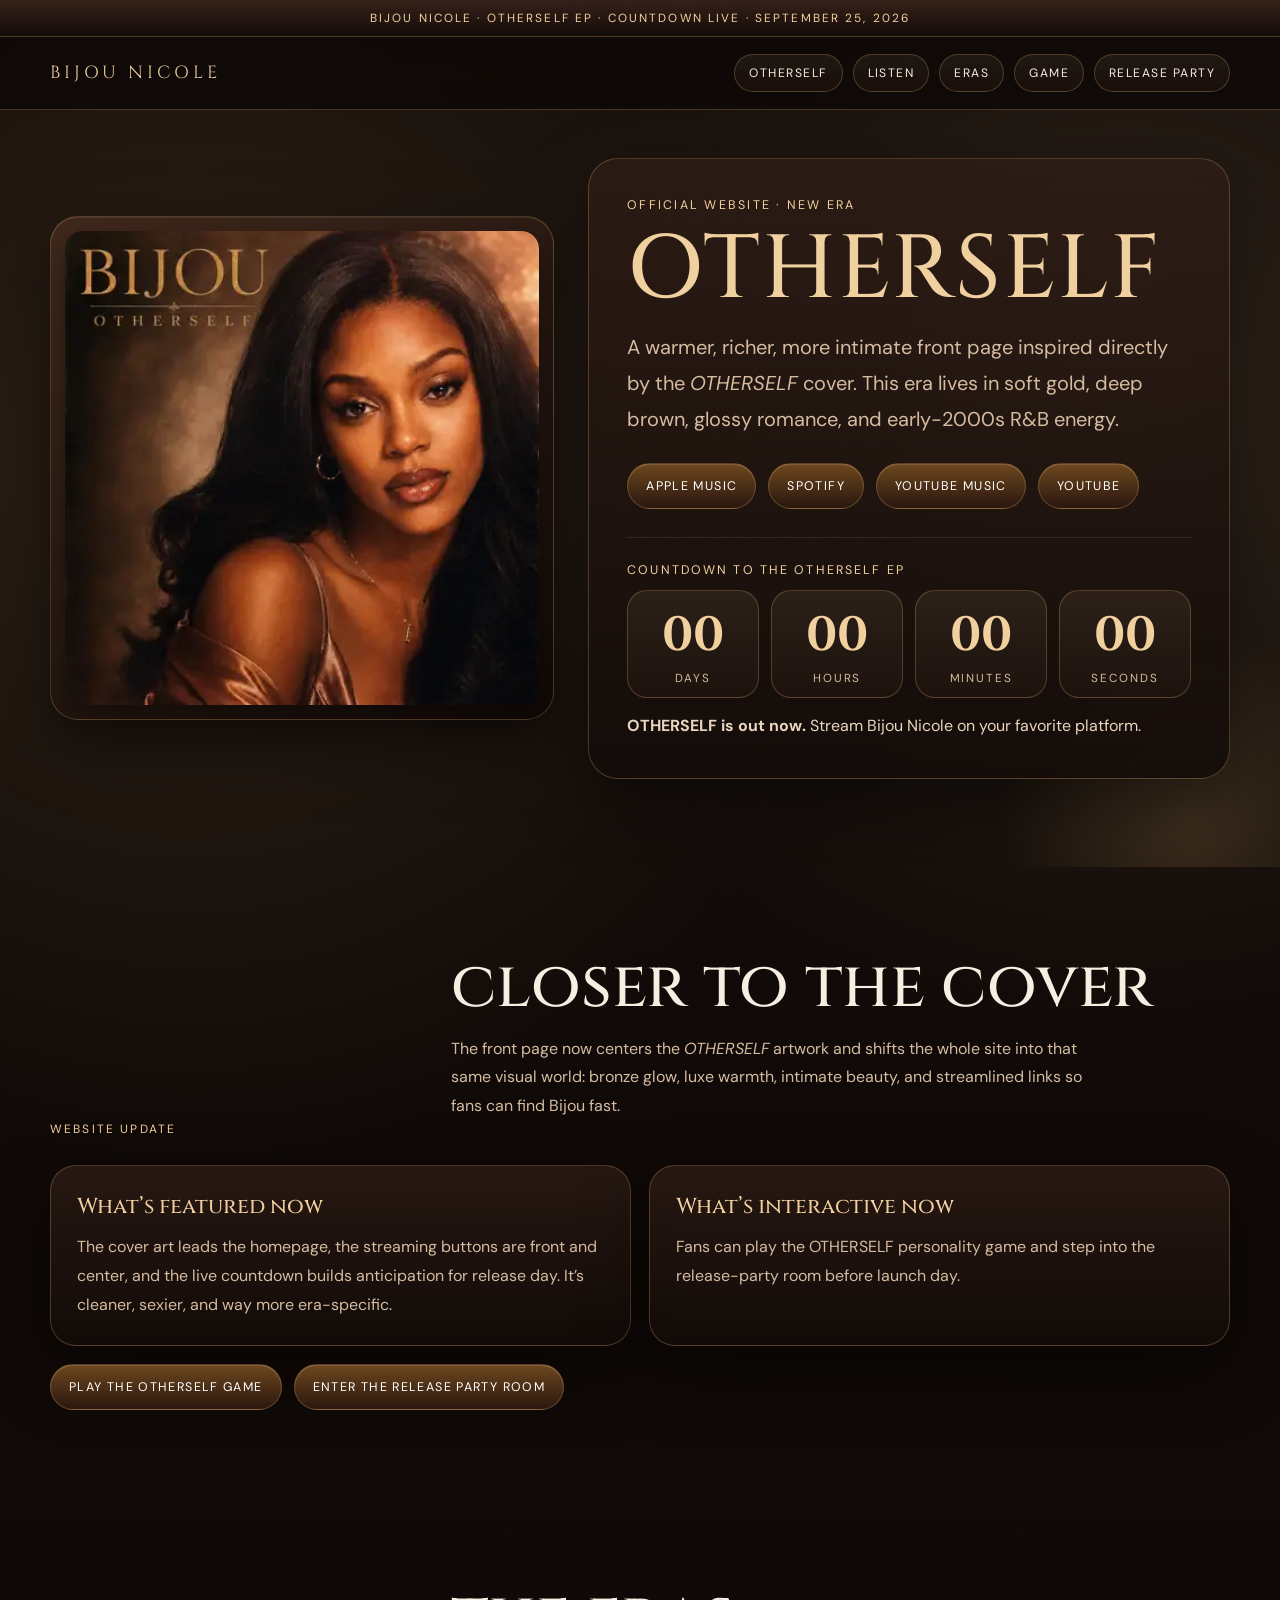
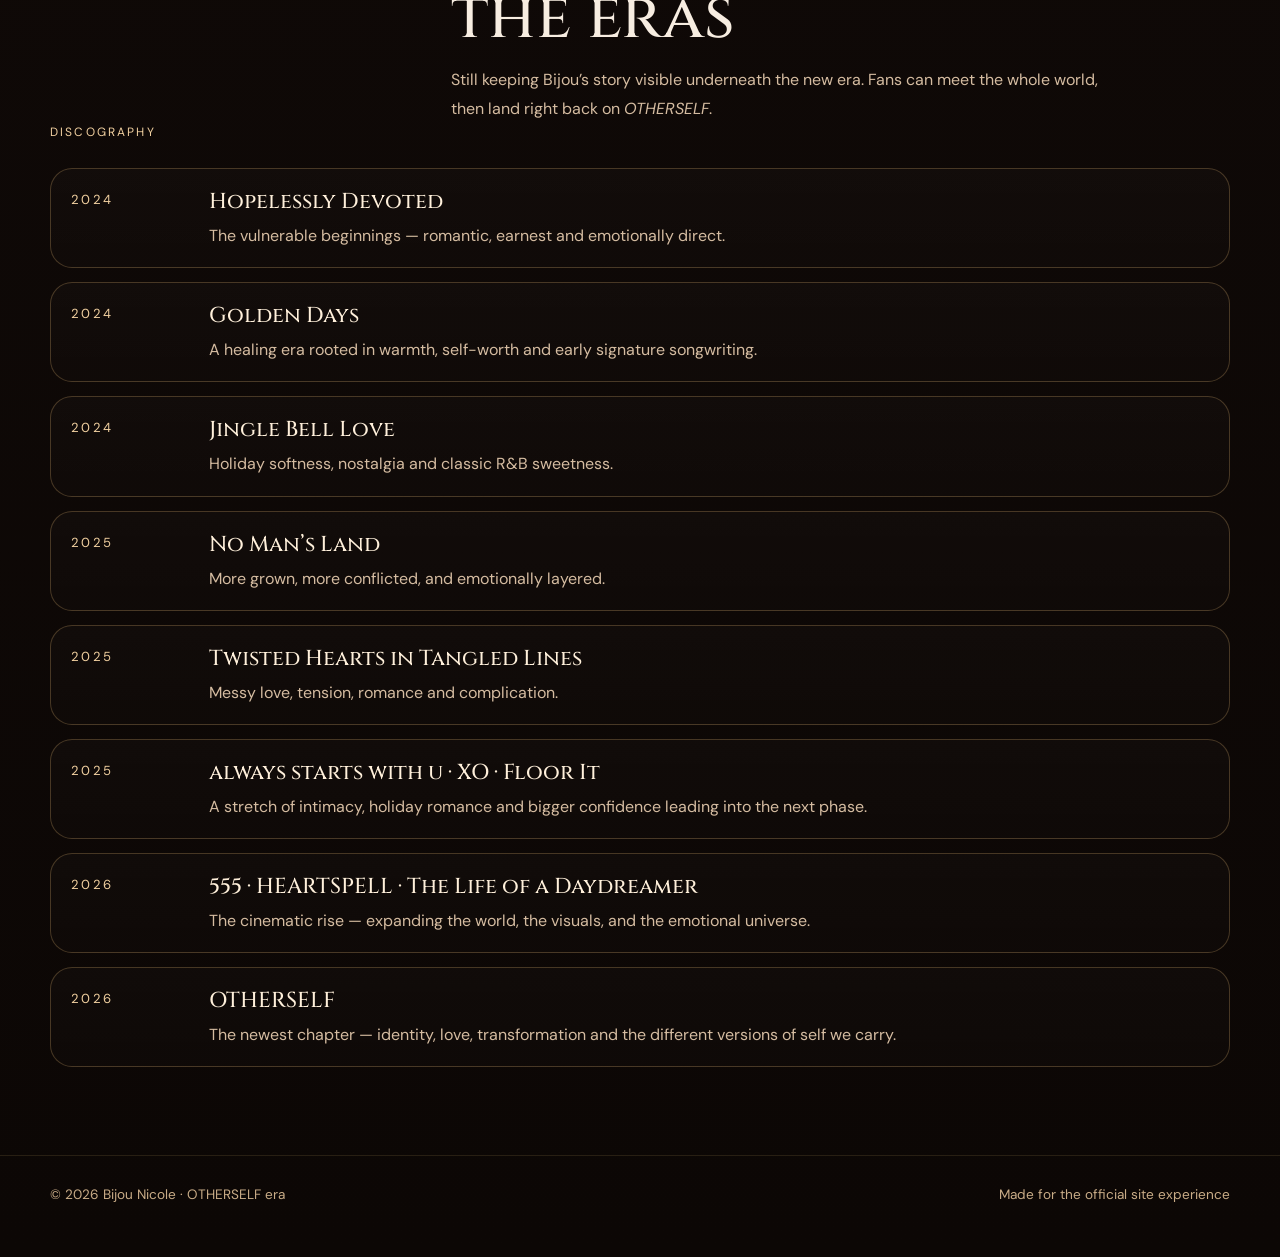
==== commit 208389b5: "Link OTHERSELF game and release party from homepage" ====
--- a/index.html
+++ b/index.html
@@ -34,14 +34,14 @@
 </head>
 <body>
   <div class="topbar"><div class="wrap topbar-inner">Bijou Nicole · OTHERSELF EP · Countdown Live · September 25, 2026</div></div>
-  <nav class="nav"><div class="wrap nav-inner"><a class="brand" href="#top">Bijou Nicole</a><div class="nav-links"><a href="#otherself">OTHERSELF</a><a href="#listen">Listen</a><a href="#eras">Eras</a></div></div></nav>
+  <nav class="nav"><div class="wrap nav-inner"><a class="brand" href="#top">Bijou Nicole</a><div class="nav-links"><a href="#otherself">OTHERSELF</a><a href="#listen">Listen</a><a href="#eras">Eras</a><a href="game/">Game</a><a href="party/">Release Party</a></div></div></nav>
   <main id="top">
     <header class="hero"><div class="wrap hero-grid">
       <div class="cover-frame"><img src="otherself-cover.svg" alt="Bijou Nicole OTHERSELF EP cover art" /></div>
       <div class="hero-card" id="otherself">
         <div class="eyebrow">official website · new era</div>
         <h1>OTHERSELF</h1>
-        <p class="subhead">A warm, rich, intimate era rooted in love, reflection, transformation, and every version of self that shows up along the way.</p>
+        <p class="subhead">A warmer, richer, more intimate front page inspired directly by the <em>OTHERSELF</em> cover. This era lives in soft gold, deep brown, glossy romance, and early-2000s R&amp;B energy.</p>
         <div class="stream-links" id="listen">
           <a href="https://music.apple.com/us/artist/bijou-nicole/1742080651" target="_blank" rel="noreferrer">Apple Music</a>
           <a href="https://open.spotify.com/search/Bijou%20Nicole" target="_blank" rel="noreferrer">Spotify</a>
@@ -51,36 +51,50 @@
         <div class="countdown-wrap">
           <div class="countdown-label">countdown to the OTHERSELF EP</div>
           <div class="countdown" id="countdown">
-            <div class="count-box"><div><strong id="days">00</strong><span>Days</span></div></div>
-            <div class="count-box"><div><strong id="hours">00</strong><span>Hours</span></div></div>
-            <div class="count-box"><div><strong id="minutes">00</strong><span>Minutes</span></div></div>
-            <div class="count-box"><div><strong id="seconds">00</strong><span>Seconds</span></div></div>
+            <div class="count-box"><strong id="days">00</strong><span>Days</span></div>
+            <div class="count-box"><strong id="hours">00</strong><span>Hours</span></div>
+            <div class="count-box"><strong id="minutes">00</strong><span>Minutes</span></div>
+            <div class="count-box"><strong id="seconds">00</strong><span>Seconds</span></div>
           </div>
           <div class="release-note" id="releaseNote">Counting down to <strong>September 25, 2026</strong>. Save the date and follow Bijou everywhere now.</div>
         </div>
       </div>
     </div></header>
-
-    <section><div class="wrap"><div class="section-head"><div class="section-kicker">the new chapter</div><div><h2>OTHERSELF</h2><p class="section-note">Bronze glow, soft gold typography, deep espresso tones and a cleaner R&amp;B editorial layout built around the EP artwork.</p></div></div><div class="feature-grid"><div class="panel"><h3>Listen now</h3><p>Fans can jump straight to Bijou’s existing catalog on Apple Music, Spotify and YouTube while the countdown runs.</p></div><div class="panel"><h3>Coming next</h3><p>We can add the final tracklist, teaser visuals, lyric highlights, credits, press quotes and direct OTHERSELF links when they are available.</p></div></div></div></section>
-
-    <section id="eras"><div class="wrap"><div class="section-head"><div class="section-kicker">discography</div><div><h2>the eras</h2><p class="section-note">Bijou’s catalog stays visible beneath the current era so new listeners can move backward through the story.</p></div></div><div class="era-list">
-      <article class="era-card"><div class="era-year">2024</div><div><h3>Hopelessly Devoted</h3><p>The vulnerable beginnings — romantic, earnest and emotionally direct.</p></div></article>
-      <article class="era-card"><div class="era-year">2024</div><div><h3>Golden Days</h3><p>A healing era rooted in warmth, self-worth and early signature songwriting.</p></div></article>
-      <article class="era-card"><div class="era-year">2024</div><div><h3>Jingle Bell Love</h3><p>Holiday softness, nostalgia and classic R&amp;B sweetness.</p></div></article>
-      <article class="era-card"><div class="era-year">2025</div><div><h3>No Man’s Land</h3><p>More grown, more conflicted, and emotionally layered.</p></div></article>
-      <article class="era-card"><div class="era-year">2025</div><div><h3>Twisted Hearts in Tangled Lines</h3><p>Messy love, tension, romance and complication.</p></div></article>
-      <article class="era-card"><div class="era-year">2025</div><div><h3>always starts with u · XO · Floor It</h3><p>A stretch of intimacy, holiday romance and bigger confidence leading into the next phase.</p></div></article>
-      <article class="era-card"><div class="era-year">2026</div><div><h3>555 · HEARTSPELL · The Life of a Daydreamer</h3><p>The cinematic rise — expanding the world, the visuals, and the emotional universe.</p></div></article>
-      <article class="era-card"><div class="era-year">2026</div><div><h3>OTHERSELF</h3><p>The newest chapter — identity, love, transformation and the different versions of self we carry.</p></div></article>
-    </div></div></section>
+    <section>
+      <div class="wrap">
+        <div class="section-head">
+          <div class="section-kicker">website update</div>
+          <div>
+            <h2>closer to the cover</h2>
+            <p class="section-note">The front page now centers the <em>OTHERSELF</em> artwork and shifts the whole site into that same visual world: bronze glow, luxe warmth, intimate beauty, and streamlined links so fans can find Bijou fast.</p>
+          </div>
+        </div>
+        <div class="feature-grid">
+          <div class="panel"><h3>What’s featured now</h3><p>The cover art leads the homepage, the streaming buttons are front and center, and the live countdown builds anticipation for release day. It’s cleaner, sexier, and way more era-specific.</p></div>
+          <div class="panel"><h3>What’s interactive now</h3><p>Fans can play the OTHERSELF personality game and step into the release-party room before launch day.</p></div>
+        </div>
+        <div class="stream-links" style="margin-top:18px">
+          <a href="game/">Play the OTHERSELF Game</a>
+          <a href="party/">Enter the Release Party Room</a>
+        </div>
+      </div>
+    </section>
+    <section id="eras"><div class="wrap"><div class="section-head"><div class="section-kicker">discography</div><div><h2>the eras</h2><p class="section-note">Still keeping Bijou’s story visible underneath the new era. Fans can meet the whole world, then land right back on <em>OTHERSELF</em>.</p></div></div><div class="era-list"><article class="era-card"><div class="era-year">2024</div><div><h3>Hopelessly Devoted</h3><p>The vulnerable beginnings — romantic, earnest and emotionally direct.</p></div></article><article class="era-card"><div class="era-year">2024</div><div><h3>Golden Days</h3><p>A healing era rooted in warmth, self-worth and early signature songwriting.</p></div></article><article class="era-card"><div class="era-year">2024</div><div><h3>Jingle Bell Love</h3><p>Holiday softness, nostalgia and classic R&amp;B sweetness.</p></div></article><article class="era-card"><div class="era-year">2025</div><div><h3>No Man’s Land</h3><p>More grown, more conflicted, and emotionally layered.</p></div></article><article class="era-card"><div class="era-year">2025</div><div><h3>Twisted Hearts in Tangled Lines</h3><p>Messy love, tension, romance and complication.</p></div></article><article class="era-card"><div class="era-year">2025</div><div><h3>always starts with u · XO · Floor It</h3><p>A stretch of intimacy, holiday romance and bigger confidence leading into the next phase.</p></div></article><article class="era-card"><div class="era-year">2026</div><div><h3>555 · HEARTSPELL · The Life of a Daydreamer</h3><p>The cinematic rise — expanding the world, the visuals, and the emotional universe.</p></div></article><article class="era-card"><div class="era-year">2026</div><div><h3>OTHERSELF</h3><p>The newest chapter — identity, love, transformation and the different versions of self we carry.</p></div></article></div></div></section>
   </main>
-  <footer class="footer"><div class="wrap footer-inner"><div>© 2026 Bijou Nicole · OTHERSELF era</div><div>Official website experience</div></div></footer>
+  <footer class="footer"><div class="wrap footer-inner"><div>© 2026 Bijou Nicole · OTHERSELF era</div><div>Made for the official site experience</div></div></footer>
   <script>
-    const targetDate=new Date('2026-09-25T00:00:00-04:00').getTime();
-    const ids={days:document.getElementById('days'),hours:document.getElementById('hours'),minutes:document.getElementById('minutes'),seconds:document.getElementById('seconds'),note:document.getElementById('releaseNote')};
-    const pad=n=>String(n).padStart(2,'0');
-    function updateCountdown(){const diff=targetDate-Date.now();if(diff<=0){ids.days.textContent='00';ids.hours.textContent='00';ids.minutes.textContent='00';ids.seconds.textContent='00';ids.note.innerHTML='<strong>OTHERSELF is out now.</strong> Stream Bijou Nicole on your favorite platform.';return;}ids.days.textContent=pad(Math.floor(diff/(1000*60*60*24)));ids.hours.textContent=pad(Math.floor((diff/(1000*60*60))%24));ids.minutes.textContent=pad(Math.floor((diff/(1000*60))%60));ids.seconds.textContent=pad(Math.floor((diff/1000)%60));}
-    updateCountdown();setInterval(updateCountdown,1000);
+    const targetDate = new Date('2026-09-25T00:00:00-04:00').getTime();
+    const ids = {days:document.getElementById('days'),hours:document.getElementById('hours'),minutes:document.getElementById('minutes'),seconds:document.getElementById('seconds'),note:document.getElementById('releaseNote')};
+    const pad = num => String(num).padStart(2,'0');
+    function updateCountdown() {
+      const diff = targetDate - Date.now();
+      if (diff <= 0) { ids.days.textContent='00'; ids.hours.textContent='00'; ids.minutes.textContent='00'; ids.seconds.textContent='00'; ids.note.innerHTML='<strong>OTHERSELF is out now.</strong> Stream Bijou Nicole on your favorite platform.'; return; }
+      ids.days.textContent = pad(Math.floor(diff / (1000*60*60*24)));
+      ids.hours.textContent = pad(Math.floor((diff / (1000*60*60)) % 24));
+      ids.minutes.textContent = pad(Math.floor((diff / (1000*60)) % 60));
+      ids.seconds.textContent = pad(Math.floor((diff / 1000) % 60));
+    }
+    updateCountdown(); setInterval(updateCountdown, 1000);
   </script>
 </body>
 </html>
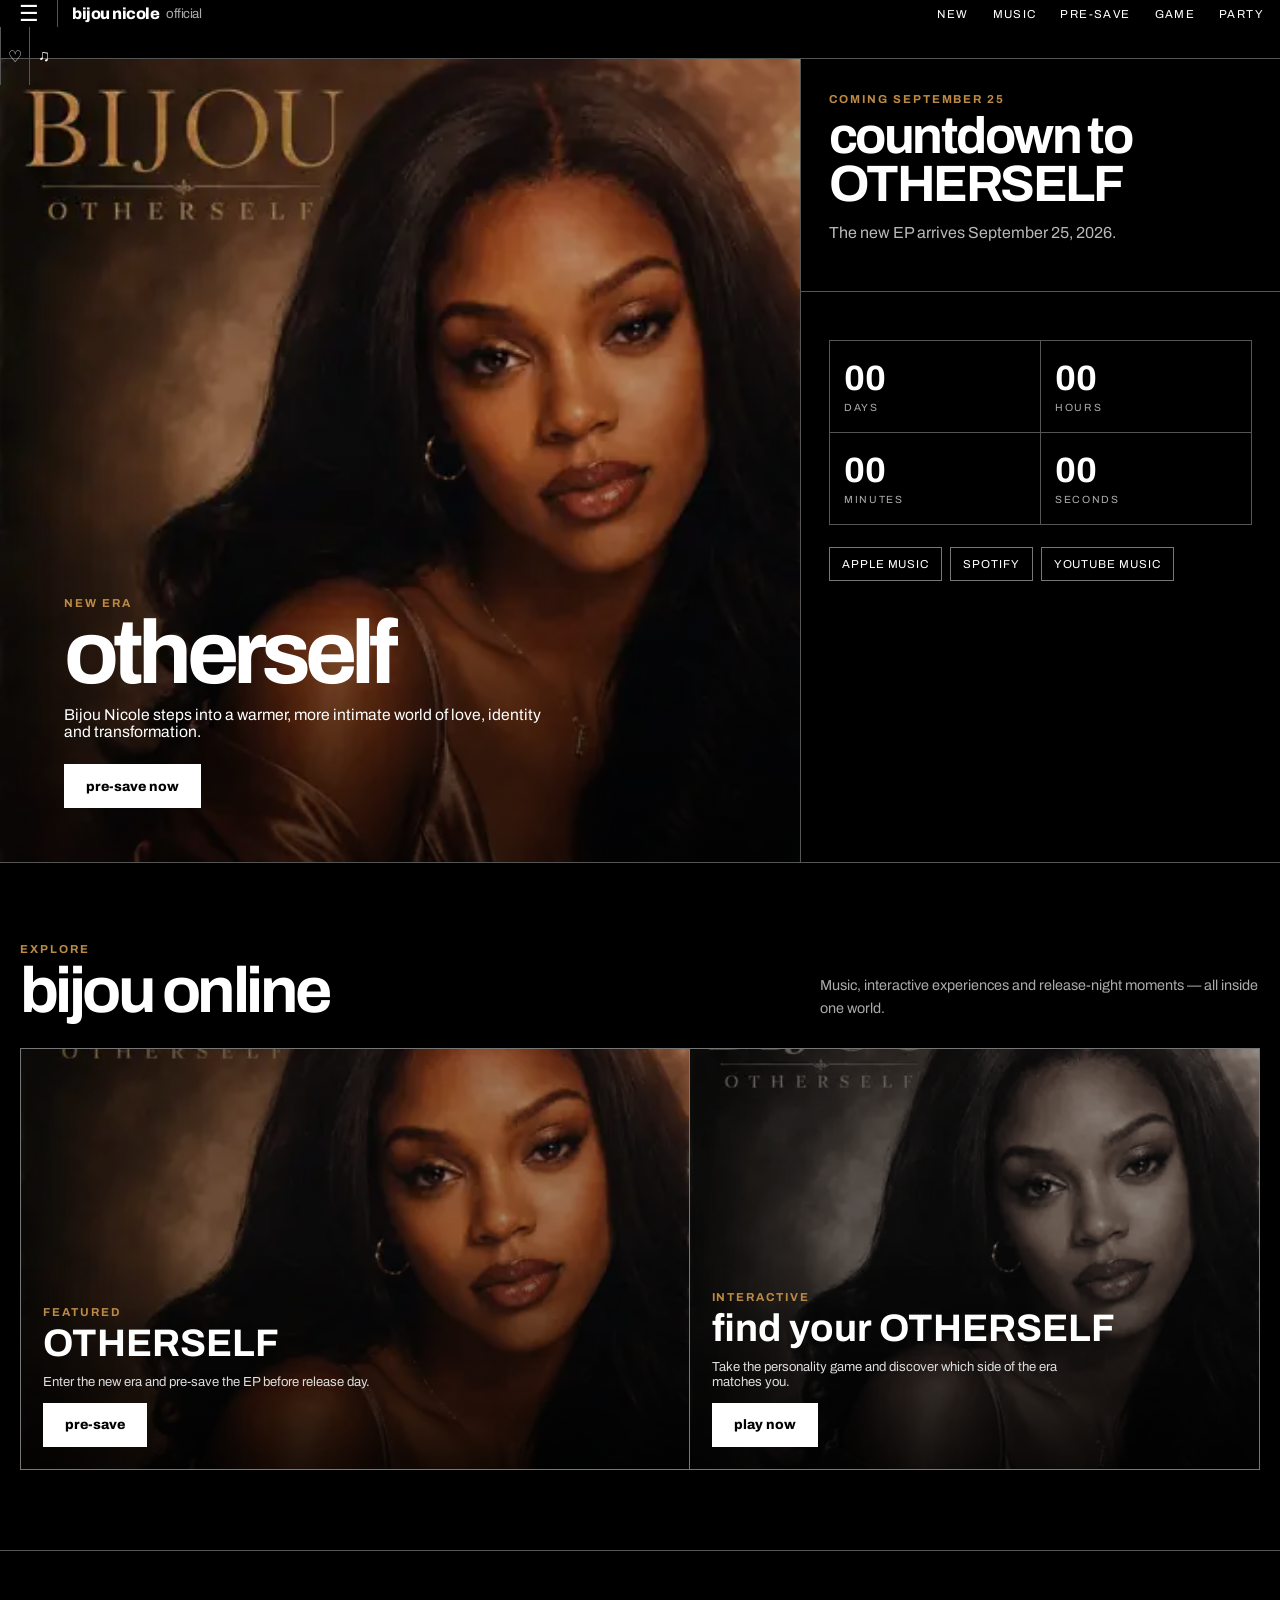
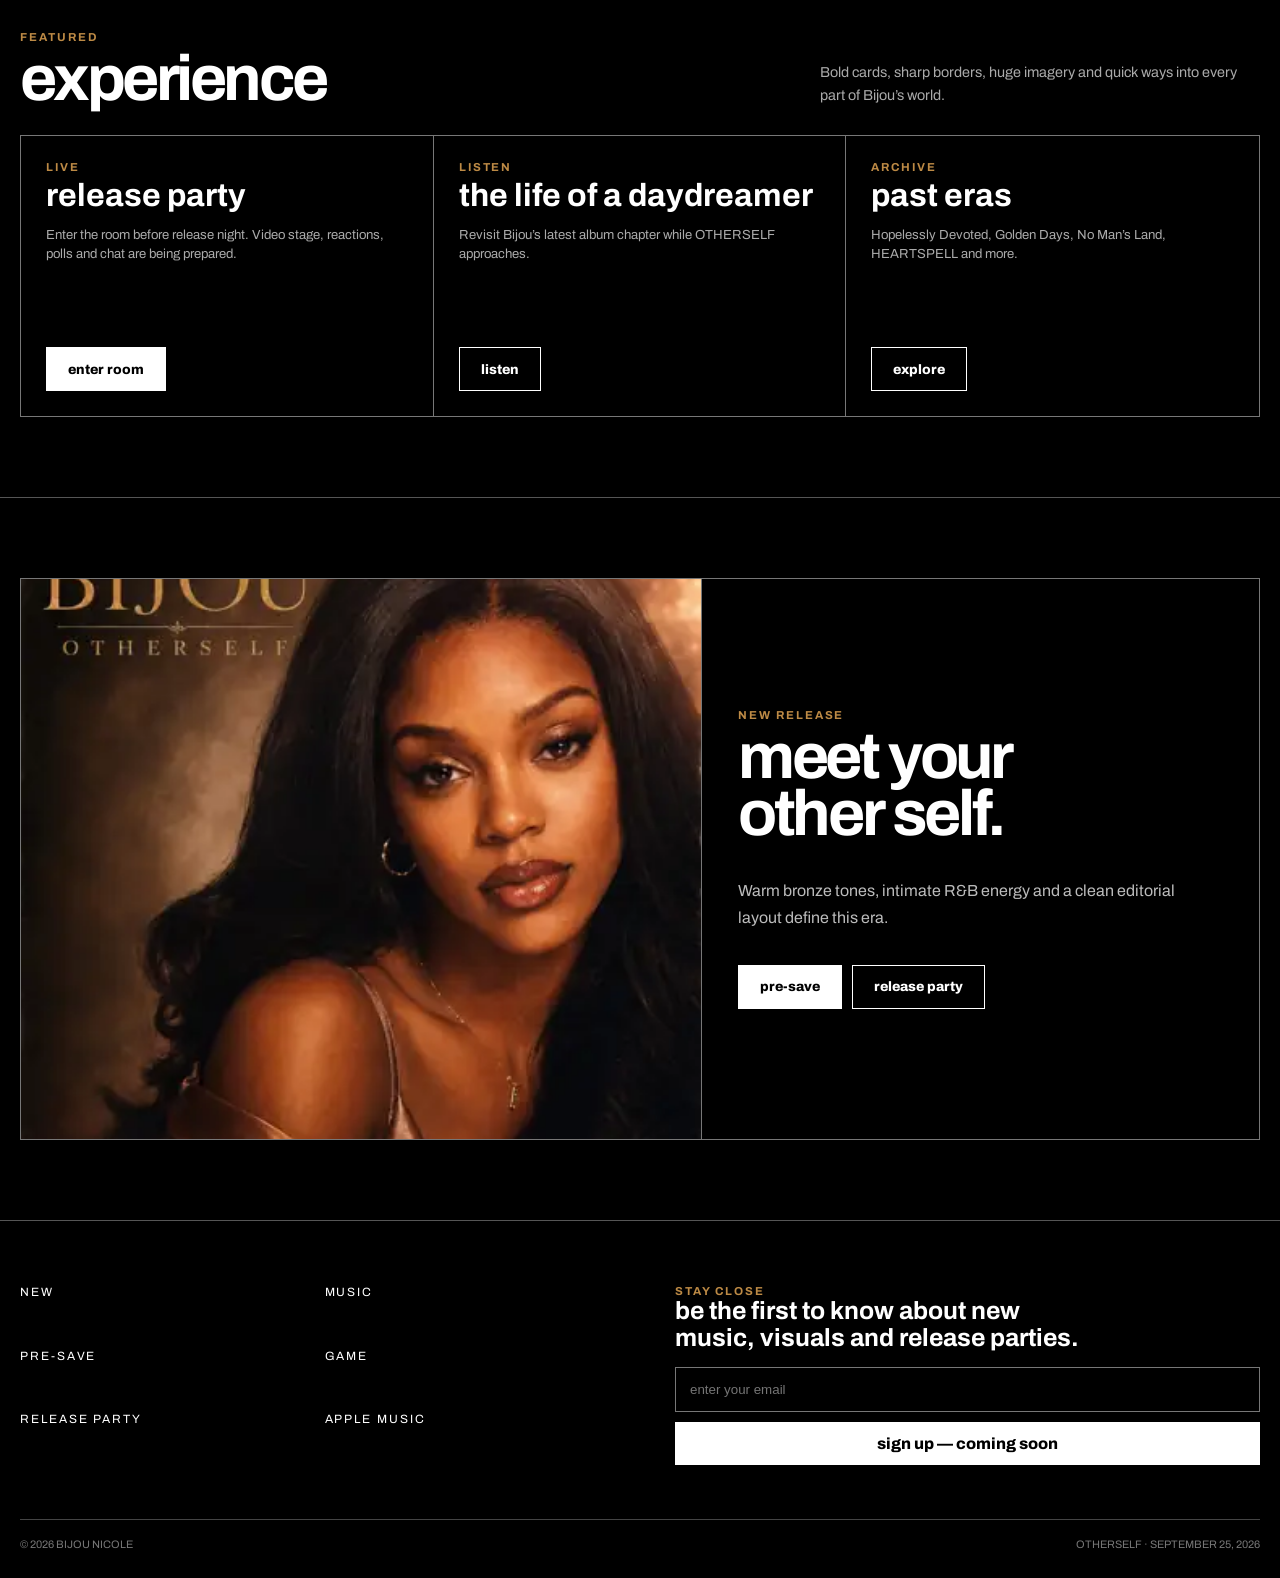
==== commit f9d32af4: "Restyle homepage with editorial label-inspired OTHERSELF layout" ====
--- a/index.html
+++ b/index.html
@@ -1,100 +1,52 @@
 <!doctype html>
 <html lang="en">
 <head>
-  <meta charset="utf-8" />
-  <meta name="viewport" content="width=device-width, initial-scale=1" />
-  <meta name="theme-color" content="#140d0a" />
-  <meta name="description" content="Bijou Nicole — OTHERSELF EP. Official website with countdown and streaming links." />
-  <meta property="og:title" content="Bijou Nicole — OTHERSELF" />
-  <meta property="og:description" content="Enter the OTHERSELF era and count down to the EP." />
-  <title>Bijou Nicole — OTHERSELF</title>
-  <link rel="preconnect" href="https://fonts.googleapis.com">
-  <link rel="preconnect" href="https://fonts.gstatic.com" crossorigin>
-  <link href="https://fonts.googleapis.com/css2?family=Cinzel:wght@400;500;600;700&family=DM+Sans:wght@400;500;700&display=swap" rel="stylesheet">
-  <style>
-    :root{--bg:#0f0907;--bg2:#1b110e;--panel:#1c120f;--line:rgba(214,173,109,.28);--line-soft:rgba(214,173,109,.14);--gold:#e0b16d;--gold-2:#f1d0a0;--text:#f7ede1;--muted:#d5bca1;--shadow:0 24px 70px rgba(0,0,0,.45);--max:1180px}
-    *{box-sizing:border-box} html{scroll-behavior:smooth}
-    body{margin:0;color:var(--text);font-family:"DM Sans",system-ui,sans-serif;background:radial-gradient(circle at 15% 16%,rgba(224,177,109,.14),transparent 27%),radial-gradient(circle at 88% 14%,rgba(255,212,146,.12),transparent 24%),linear-gradient(180deg,#120b09 0%,#0c0705 100%);overflow-x:hidden}
-    body:before{content:"";position:fixed;inset:0;pointer-events:none;z-index:0;opacity:.18;background-image:linear-gradient(rgba(255,255,255,.03) 1px,transparent 1px),linear-gradient(90deg,rgba(255,255,255,.03) 1px,transparent 1px);background-size:48px 48px;mix-blend-mode:soft-light}
-    a{color:inherit;text-decoration:none} img{max-width:100%;display:block}.wrap{width:min(var(--max),calc(100% - 34px));margin:0 auto;position:relative;z-index:1}
-    .topbar{border-bottom:1px solid var(--line-soft);background:linear-gradient(180deg,rgba(57,35,27,.9),rgba(19,11,8,.96));color:var(--gold-2);font-size:.74rem;letter-spacing:.18em;text-transform:uppercase}.topbar-inner{min-height:36px;display:flex;align-items:center;justify-content:center;text-align:center}
-    .nav{position:sticky;top:0;z-index:50;border-bottom:1px solid var(--line);backdrop-filter:blur(14px);background:rgba(14,9,7,.85)}.nav-inner{min-height:72px;display:flex;align-items:center;justify-content:space-between;gap:20px}.brand{font-family:"Cinzel",serif;font-size:1.1rem;letter-spacing:.22em;text-transform:uppercase;color:var(--gold-2)}.nav-links{display:flex;gap:10px;flex-wrap:wrap}.nav-links a{padding:10px 14px;border:1px solid var(--line);border-radius:999px;background:linear-gradient(180deg,rgba(255,215,160,.07),rgba(56,32,23,.25));color:#f8ecdd;font-size:.76rem;letter-spacing:.12em;text-transform:uppercase;transition:.2s ease}.nav-links a:hover{transform:translateY(-1px);border-color:rgba(241,208,160,.58)}
-    .hero{padding:48px 0 88px;position:relative;overflow:hidden}.hero:after{content:"";position:absolute;inset:auto -120px -160px auto;width:420px;height:420px;border-radius:50%;background:radial-gradient(circle,rgba(224,177,109,.18),transparent 66%);filter:blur(10px)}.hero-grid{display:grid;grid-template-columns:.88fr 1.12fr;gap:34px;align-items:center}
-    .cover-frame{padding:14px;border:1px solid var(--line);background:linear-gradient(145deg,rgba(70,44,31,.85),rgba(18,10,8,.96));box-shadow:var(--shadow),inset 0 1px rgba(255,255,255,.08);border-radius:28px}.cover-frame img{border-radius:18px;aspect-ratio:1/1;object-fit:cover;box-shadow:0 16px 36px rgba(0,0,0,.4)}
-    .eyebrow{color:var(--gold-2);font-size:.78rem;letter-spacing:.18em;text-transform:uppercase;margin-bottom:16px} h1,h2,h3{font-family:"Cinzel",serif;font-weight:500;margin:0} h1{font-size:clamp(3rem,7vw,6.6rem);line-height:.92;letter-spacing:.02em;color:var(--gold-2)}.subhead{font-size:clamp(1rem,2.2vw,1.25rem);color:var(--muted);line-height:1.8;max-width:640px;margin-top:18px}.hero-card{border:1px solid var(--line);border-radius:30px;padding:clamp(24px,4vw,38px);background:linear-gradient(180deg,rgba(48,29,22,.72),rgba(19,12,9,.9));box-shadow:var(--shadow)}
-    .stream-links{display:flex;flex-wrap:wrap;gap:12px;margin-top:26px}.stream-links a{min-height:46px;padding:0 18px;border-radius:999px;border:1px solid var(--line);display:inline-flex;align-items:center;justify-content:center;background:linear-gradient(180deg,#6d471e 0%,#2a170f 100%);color:#fff;font-size:.78rem;letter-spacing:.11em;text-transform:uppercase;box-shadow:inset 0 1px rgba(255,255,255,.12);transition:.2s ease}.stream-links a:hover{transform:translateY(-2px);filter:brightness(1.08)}
-    .countdown-wrap{margin-top:28px;padding-top:24px;border-top:1px solid var(--line-soft)}.countdown-label{font-size:.78rem;letter-spacing:.17em;text-transform:uppercase;color:var(--gold-2);margin-bottom:12px}.countdown{display:grid;grid-template-columns:repeat(4,1fr);gap:12px}.count-box{min-height:108px;border:1px solid var(--line);border-radius:20px;background:linear-gradient(180deg,rgba(255,216,167,.08),rgba(34,21,16,.72));display:grid;place-items:center;text-align:center;padding:10px}.count-box strong{display:block;font-family:"Cinzel",serif;font-size:clamp(2rem,4vw,3rem);color:var(--gold-2)}.count-box span{font-size:.73rem;letter-spacing:.16em;text-transform:uppercase;color:var(--muted)}.release-note{margin-top:14px;color:#e9d6bf;line-height:1.7}
-    section{padding:88px 0;position:relative;z-index:1}.section-head{display:grid;grid-template-columns:.65fr 1.35fr;gap:26px;align-items:end;margin-bottom:28px}.section-kicker{font-size:.75rem;letter-spacing:.18em;text-transform:uppercase;color:var(--gold-2)} h2{font-size:clamp(2.4rem,5vw,4.2rem);line-height:1}.section-note{max-width:650px;color:var(--muted);line-height:1.8}
-    .feature-grid{display:grid;grid-template-columns:1fr 1fr;gap:18px}.panel{border:1px solid var(--line);border-radius:26px;padding:26px;background:linear-gradient(180deg,rgba(49,30,23,.72),rgba(18,11,8,.92));box-shadow:var(--shadow)}.panel h3{font-size:1.35rem;color:var(--gold-2);margin-bottom:12px}.panel p{margin:0;color:var(--muted);line-height:1.8}
-    .era-list{display:grid;gap:14px}.era-card{display:grid;grid-template-columns:120px 1fr;gap:18px;padding:18px 20px;border:1px solid var(--line);border-radius:22px;background:linear-gradient(180deg,rgba(255,255,255,.02),rgba(255,255,255,.01))}.era-year{font-size:.82rem;letter-spacing:.18em;text-transform:uppercase;color:var(--gold-2);padding-top:4px}.era-card h3{font-size:1.35rem;margin-bottom:6px;color:#fff0db}.era-card p{margin:0;color:var(--muted);line-height:1.7}
-    .footer{padding:30px 0 54px;border-top:1px solid var(--line-soft);color:#c9ac87}.footer-inner{display:flex;justify-content:space-between;gap:18px;flex-wrap:wrap;font-size:.85rem}
-    @media (max-width:940px){.hero-grid,.section-head,.feature-grid{grid-template-columns:1fr}.hero{padding-top:34px}}
-    @media (max-width:640px){.wrap{width:min(var(--max),calc(100% - 24px))}.nav-inner{min-height:64px;align-items:flex-start;padding:14px 0}.nav-links{justify-content:flex-end}.countdown{grid-template-columns:repeat(2,1fr)}.era-card{grid-template-columns:1fr}}
-  </style>
+<meta charset="utf-8" />
+<meta name="viewport" content="width=device-width,initial-scale=1" />
+<meta name="theme-color" content="#000000" />
+<meta name="description" content="Bijou Nicole — OTHERSELF. Official music, pre-save, game and release party." />
+<title>Bijou Nicole — OTHERSELF</title>
+<link rel="preconnect" href="https://fonts.googleapis.com">
+<link rel="preconnect" href="https://fonts.gstatic.com" crossorigin>
+<link href="https://fonts.googleapis.com/css2?family=Archivo:wght@400;500;600;700;800&family=DM+Sans:wght@400;500;700&display=swap" rel="stylesheet">
+<style>
+:root{--bg:#000;--fg:#fff;--muted:#b8b8b8;--line:#777;--gold:#bd8a45;--panel:#0a0a0a;--max:1240px}
+*{box-sizing:border-box}html{scroll-behavior:smooth}body{margin:0;background:#000;color:#fff;font-family:Archivo,Arial,sans-serif}a{color:inherit;text-decoration:none}button{font:inherit;color:inherit}.wrap{width:min(var(--max),calc(100% - 34px));margin:auto}.label{color:var(--gold);font-size:.72rem;letter-spacing:.17em;text-transform:uppercase;font-weight:700}.muted{color:var(--muted)}
+header{position:sticky;top:0;z-index:40;background:rgba(0,0,0,.96);border-bottom:1px solid #555}.head{height:58px;display:grid;grid-template-columns:58px 1fr auto}.menu,.brand,.tools{display:flex;align-items:center}.menu{justify-content:center;border-right:1px solid #555;font-size:1.35rem;cursor:pointer;background:none;border-top:0;border-left:0;border-bottom:0}.brand{padding:0 14px;font-weight:800;letter-spacing:-.03em;text-transform:lowercase}.brand small{font-weight:400;margin-left:7px;color:#aaa}.tools a{width:48px;height:58px;border-left:1px solid #555;display:grid;place-items:center;font-size:1rem}.desktop-nav{display:flex;gap:24px;margin-left:auto;margin-right:16px;align-items:center;font-size:.72rem;letter-spacing:.12em;text-transform:uppercase}.desktop-nav a:hover{color:var(--gold)}
+.hero{min-height:690px;display:grid;grid-template-columns:minmax(0,1.25fr) minmax(300px,.75fr);border-bottom:1px solid #555}.hero-image{position:relative;overflow:hidden;background:#17110d}.hero-image img{width:100%;height:100%;object-fit:cover;min-height:690px}.hero-image:after{content:"";position:absolute;inset:0;background:linear-gradient(90deg,rgba(0,0,0,.08),rgba(0,0,0,.35)),linear-gradient(0deg,rgba(0,0,0,.65),transparent 48%)}.hero-copy{position:absolute;left:clamp(22px,5vw,72px);bottom:54px;z-index:2;max-width:630px}.hero-copy h1{font-size:clamp(3.4rem,7vw,7.6rem);line-height:.82;letter-spacing:-.065em;margin:8px 0 16px;text-transform:lowercase}.hero-copy p{max-width:480px;margin:0 0 24px;font-size:.98rem}.cta{display:inline-flex;min-height:44px;padding:0 21px;align-items:center;justify-content:center;background:#fff;color:#000;font-weight:800;font-size:.85rem;text-transform:lowercase;border:1px solid #fff}.cta.dark{background:#000;color:#fff}.cta:hover{background:var(--gold);border-color:var(--gold);color:#000}
+.hero-side{display:flex;flex-direction:column;border-left:1px solid #555}.side-top{padding:34px 28px;border-bottom:1px solid #555;min-height:230px}.side-top h2{font-size:clamp(2rem,4vw,3.7rem);line-height:.93;letter-spacing:-.05em;margin:8px 0 16px}.side-bottom{padding:28px;display:flex;flex-direction:column;justify-content:space-between;flex:1}.count{display:grid;grid-template-columns:repeat(2,1fr);border-top:1px solid #555;border-left:1px solid #555;margin-top:20px}.count div{border-right:1px solid #555;border-bottom:1px solid #555;padding:18px 14px}.count strong{display:block;font-size:2.2rem}.count span{font-size:.65rem;letter-spacing:.16em;text-transform:uppercase;color:#aaa}.stream-row{display:flex;flex-wrap:wrap;gap:8px;margin-top:22px}.stream-row a{border:1px solid #777;padding:10px 12px;font-size:.72rem;text-transform:uppercase;letter-spacing:.08em}.stream-row a:hover{background:#fff;color:#000}
+.section{padding:80px 0;border-bottom:1px solid #555}.section-title{display:flex;justify-content:space-between;align-items:end;gap:20px;margin-bottom:28px}.section-title h2{font-size:clamp(2.3rem,5vw,5.2rem);line-height:.9;letter-spacing:-.055em;margin:7px 0 0}.section-title p{max-width:440px;margin:0;color:#aaa;font-size:.9rem;line-height:1.6}.editorial-grid{display:grid;grid-template-columns:1.08fr .92fr;border:1px solid #777}.card{position:relative;min-height:420px;border-right:1px solid #777;overflow:hidden;background:#090909}.card:last-child{border-right:0}.card img{width:100%;height:100%;object-fit:cover;position:absolute;inset:0;opacity:.68}.card:after{content:"";position:absolute;inset:0;background:linear-gradient(0deg,rgba(0,0,0,.8),rgba(0,0,0,.08) 55%)}.card-content{position:absolute;z-index:2;left:22px;right:22px;bottom:22px}.card h3{font-size:clamp(1.7rem,3vw,3rem);line-height:.95;margin:7px 0}.card p{font-size:.82rem;max-width:370px;color:#ddd}.split-list{display:grid;grid-template-columns:repeat(3,1fr);border:1px solid #777}.tile{min-height:280px;padding:25px;border-right:1px solid #777;display:flex;flex-direction:column;justify-content:space-between}.tile:last-child{border-right:0}.tile h3{font-size:2rem;line-height:.95;margin:8px 0}.tile p{font-size:.82rem;color:#aaa;line-height:1.5}.tile .cta{align-self:flex-start}.shop-strip{display:grid;grid-template-columns:1.1fr .9fr;border:1px solid #777}.shop-cover{min-height:560px;position:relative;border-right:1px solid #777;background:#111}.shop-cover img{width:100%;height:100%;position:absolute;object-fit:cover}.shop-info{padding:36px;display:flex;flex-direction:column;justify-content:center}.shop-info h2{font-size:clamp(2.8rem,5vw,5.5rem);line-height:.88;letter-spacing:-.05em;margin:8px 0 20px}.shop-info p{color:#bbb;line-height:1.65;max-width:470px}.button-row{display:flex;gap:10px;flex-wrap:wrap;margin-top:18px}.footer{padding:64px 0 28px}.footer-grid{display:grid;grid-template-columns:1fr 1fr;gap:70px}.footer-nav{display:grid;grid-template-columns:repeat(2,1fr);gap:10px 24px;font-size:.75rem;letter-spacing:.16em;text-transform:uppercase}.footer-nav a:hover{color:var(--gold)}.signup h3{font-size:1.55rem;margin:0 0 16px;max-width:420px}.signup input{width:100%;background:#000;border:1px solid #777;color:#fff;padding:14px;margin-bottom:10px}.signup button{width:100%;padding:13px;background:#fff;color:#000;border:0;font-weight:800}.legal{margin-top:54px;padding-top:18px;border-top:1px solid #444;color:#777;font-size:.68rem;display:flex;justify-content:space-between;gap:20px;flex-wrap:wrap}.drawer{position:fixed;inset:58px auto 0 0;width:min(360px,92vw);background:#000;border-right:1px solid #777;z-index:60;padding:28px;transform:translateX(-102%);transition:.25s}.drawer.open{transform:none}.drawer a{display:block;padding:11px 0;border-bottom:1px solid #222;font-size:.82rem;letter-spacing:.14em;text-transform:uppercase}.drawer a:hover{color:var(--gold)}
+@media(max-width:850px){.desktop-nav{display:none}.hero{grid-template-columns:1fr}.hero-image img{min-height:620px}.hero-side{border-left:0;border-top:1px solid #555}.editorial-grid,.shop-strip,.footer-grid{grid-template-columns:1fr}.card{border-right:0;border-bottom:1px solid #777}.card:last-child{border-bottom:0}.shop-cover{border-right:0;border-bottom:1px solid #777;min-height:460px}.split-list{grid-template-columns:1fr}.tile{border-right:0;border-bottom:1px solid #777}.tile:last-child{border-bottom:0}}
+@media(max-width:520px){.wrap{width:calc(100% - 28px)}.head{grid-template-columns:54px 1fr auto}.tools a{width:42px}.hero-image img{min-height:560px}.hero-copy{left:20px;bottom:32px;right:20px}.hero-copy h1{font-size:3.5rem}.section{padding:58px 0}.section-title{align-items:flex-start;flex-direction:column}.count strong{font-size:1.8rem}.footer-nav{grid-template-columns:1fr}}
+</style>
 </head>
 <body>
-  <div class="topbar"><div class="wrap topbar-inner">Bijou Nicole · OTHERSELF EP · Countdown Live · September 25, 2026</div></div>
-  <nav class="nav"><div class="wrap nav-inner"><a class="brand" href="#top">Bijou Nicole</a><div class="nav-links"><a href="#otherself">OTHERSELF</a><a href="#listen">Listen</a><a href="#eras">Eras</a><a href="game/">Game</a><a href="party/">Release Party</a></div></div></nav>
-  <main id="top">
-    <header class="hero"><div class="wrap hero-grid">
-      <div class="cover-frame"><img src="otherself-cover.svg" alt="Bijou Nicole OTHERSELF EP cover art" /></div>
-      <div class="hero-card" id="otherself">
-        <div class="eyebrow">official website · new era</div>
-        <h1>OTHERSELF</h1>
-        <p class="subhead">A warmer, richer, more intimate front page inspired directly by the <em>OTHERSELF</em> cover. This era lives in soft gold, deep brown, glossy romance, and early-2000s R&amp;B energy.</p>
-        <div class="stream-links" id="listen">
-          <a href="https://music.apple.com/us/artist/bijou-nicole/1742080651" target="_blank" rel="noreferrer">Apple Music</a>
-          <a href="https://open.spotify.com/search/Bijou%20Nicole" target="_blank" rel="noreferrer">Spotify</a>
-          <a href="https://music.youtube.com/search?q=Bijou+Nicole" target="_blank" rel="noreferrer">YouTube Music</a>
-          <a href="https://www.youtube.com/results?search_query=Bijou+Nicole" target="_blank" rel="noreferrer">YouTube</a>
-        </div>
-        <div class="countdown-wrap">
-          <div class="countdown-label">countdown to the OTHERSELF EP</div>
-          <div class="countdown" id="countdown">
-            <div class="count-box"><strong id="days">00</strong><span>Days</span></div>
-            <div class="count-box"><strong id="hours">00</strong><span>Hours</span></div>
-            <div class="count-box"><strong id="minutes">00</strong><span>Minutes</span></div>
-            <div class="count-box"><strong id="seconds">00</strong><span>Seconds</span></div>
-          </div>
-          <div class="release-note" id="releaseNote">Counting down to <strong>September 25, 2026</strong>. Save the date and follow Bijou everywhere now.</div>
-        </div>
-      </div>
-    </div></header>
-    <section>
-      <div class="wrap">
-        <div class="section-head">
-          <div class="section-kicker">website update</div>
-          <div>
-            <h2>closer to the cover</h2>
-            <p class="section-note">The front page now centers the <em>OTHERSELF</em> artwork and shifts the whole site into that same visual world: bronze glow, luxe warmth, intimate beauty, and streamlined links so fans can find Bijou fast.</p>
-          </div>
-        </div>
-        <div class="feature-grid">
-          <div class="panel"><h3>What’s featured now</h3><p>The cover art leads the homepage, the streaming buttons are front and center, and the live countdown builds anticipation for release day. It’s cleaner, sexier, and way more era-specific.</p></div>
-          <div class="panel"><h3>What’s interactive now</h3><p>Fans can play the OTHERSELF personality game and step into the release-party room before launch day.</p></div>
-        </div>
-        <div class="stream-links" style="margin-top:18px">
-          <a href="game/">Play the OTHERSELF Game</a>
-          <a href="party/">Enter the Release Party Room</a>
-        </div>
-      </div>
-    </section>
-    <section id="eras"><div class="wrap"><div class="section-head"><div class="section-kicker">discography</div><div><h2>the eras</h2><p class="section-note">Still keeping Bijou’s story visible underneath the new era. Fans can meet the whole world, then land right back on <em>OTHERSELF</em>.</p></div></div><div class="era-list"><article class="era-card"><div class="era-year">2024</div><div><h3>Hopelessly Devoted</h3><p>The vulnerable beginnings — romantic, earnest and emotionally direct.</p></div></article><article class="era-card"><div class="era-year">2024</div><div><h3>Golden Days</h3><p>A healing era rooted in warmth, self-worth and early signature songwriting.</p></div></article><article class="era-card"><div class="era-year">2024</div><div><h3>Jingle Bell Love</h3><p>Holiday softness, nostalgia and classic R&amp;B sweetness.</p></div></article><article class="era-card"><div class="era-year">2025</div><div><h3>No Man’s Land</h3><p>More grown, more conflicted, and emotionally layered.</p></div></article><article class="era-card"><div class="era-year">2025</div><div><h3>Twisted Hearts in Tangled Lines</h3><p>Messy love, tension, romance and complication.</p></div></article><article class="era-card"><div class="era-year">2025</div><div><h3>always starts with u · XO · Floor It</h3><p>A stretch of intimacy, holiday romance and bigger confidence leading into the next phase.</p></div></article><article class="era-card"><div class="era-year">2026</div><div><h3>555 · HEARTSPELL · The Life of a Daydreamer</h3><p>The cinematic rise — expanding the world, the visuals, and the emotional universe.</p></div></article><article class="era-card"><div class="era-year">2026</div><div><h3>OTHERSELF</h3><p>The newest chapter — identity, love, transformation and the different versions of self we carry.</p></div></article></div></div></section>
-  </main>
-  <footer class="footer"><div class="wrap footer-inner"><div>© 2026 Bijou Nicole · OTHERSELF era</div><div>Made for the official site experience</div></div></footer>
-  <script>
-    const targetDate = new Date('2026-09-25T00:00:00-04:00').getTime();
-    const ids = {days:document.getElementById('days'),hours:document.getElementById('hours'),minutes:document.getElementById('minutes'),seconds:document.getElementById('seconds'),note:document.getElementById('releaseNote')};
-    const pad = num => String(num).padStart(2,'0');
-    function updateCountdown() {
-      const diff = targetDate - Date.now();
-      if (diff <= 0) { ids.days.textContent='00'; ids.hours.textContent='00'; ids.minutes.textContent='00'; ids.seconds.textContent='00'; ids.note.innerHTML='<strong>OTHERSELF is out now.</strong> Stream Bijou Nicole on your favorite platform.'; return; }
-      ids.days.textContent = pad(Math.floor(diff / (1000*60*60*24)));
-      ids.hours.textContent = pad(Math.floor((diff / (1000*60*60)) % 24));
-      ids.minutes.textContent = pad(Math.floor((diff / (1000*60)) % 60));
-      ids.seconds.textContent = pad(Math.floor((diff / 1000) % 60));
-    }
-    updateCountdown(); setInterval(updateCountdown, 1000);
-  </script>
-</body>
-</html>+<header>
+ <div class="head">
+  <button class="menu" id="menuBtn" aria-label="Open menu">☰</button>
+  <a class="brand" href="#top">bijou nicole <small>official</small></a>
+  <nav class="desktop-nav" aria-label="Main navigation"><a href="#new">new</a><a href="#music">music</a><a href="presave/">pre-save</a><a href="game/">game</a><a href="party/">party</a></nav>
+  <div class="tools"><a href="presave/" aria-label="Pre-save OTHERSELF">♡</a><a href="#music" aria-label="Music">♫</a></div>
+ </div>
+</header>
+<div class="drawer" id="drawer" aria-hidden="true"><a href="#new">new</a><a href="#music">music</a><a href="presave/">pre-save OTHERSELF</a><a href="game/">OTHERSELF game</a><a href="party/">release party</a><a href="https://music.apple.com/us/artist/bijou-nicole/1742080651" target="_blank" rel="noreferrer">apple music</a></div>
+<main id="top">
+<section class="hero" id="new">
+ <div class="hero-image">
+  <img src="otherself-cover.svg" alt="Bijou Nicole OTHERSELF cover art">
+  <div class="hero-copy"><div class="label">new era</div><h1>otherself</h1><p>Bijou Nicole steps into a warmer, more intimate world of love, identity and transformation.</p><a class="cta" href="presave/">pre-save now</a></div>
+ </div>
+ <aside class="hero-side">
+  <div class="side-top"><div class="label">coming september 25</div><h2>countdown to<br>OTHERSELF</h2><p class="muted">The new EP arrives September 25, 2026.</p></div>
+  <div class="side-bottom"><div><div class="count"><div><strong id="d">00</strong><span>days</span></div><div><strong id="h">00</strong><span>hours</span></div><div><strong id="m">00</strong><span>minutes</span></div><div><strong id="s">00</strong><span>seconds</span></div></div><div class="stream-row"><a href="https://music.apple.com/us/artist/bijou-nicole/1742080651" target="_blank" rel="noreferrer">apple music</a><a href="https://open.spotify.com/search/Bijou%20Nicole" target="_blank" rel="noreferrer">spotify</a><a href="https://music.youtube.com/search?q=Bijou+Nicole" target="_blank" rel="noreferrer">youtube music</a></div></div></div>
+ </aside>
+</section>
+<section class="section" id="music"><div class="wrap"><div class="section-title"><div><div class="label">explore</div><h2>bijou online</h2></div><p>Music, interactive experiences and release-night moments — all inside one world.</p></div><div class="editorial-grid"><article class="card"><img src="otherself-cover.svg" alt="OTHERSELF artwork"><div class="card-content"><div class="label">featured</div><h3>OTHERSELF</h3><p>Enter the new era and pre-save the EP before release day.</p><a class="cta" href="presave/">pre-save</a></div></article><article class="card"><img src="otherself-cover.svg" alt="Bijou Nicole artwork" style="object-position:70% center;filter:grayscale(.75)"><div class="card-content"><div class="label">interactive</div><h3>find your OTHERSELF</h3><p>Take the personality game and discover which side of the era matches you.</p><a class="cta" href="game/">play now</a></div></article></div></div></section>
+<section class="section"><div class="wrap"><div class="section-title"><div><div class="label">featured</div><h2>experience</h2></div><p>Bold cards, sharp borders, huge imagery and quick ways into every part of Bijou’s world.</p></div><div class="split-list"><article class="tile"><div><div class="label">live</div><h3>release party</h3><p>Enter the room before release night. Video stage, reactions, polls and chat are being prepared.</p></div><a class="cta" href="party/">enter room</a></article><article class="tile"><div><div class="label">listen</div><h3>the life of a daydreamer</h3><p>Revisit Bijou’s latest album chapter while OTHERSELF approaches.</p></div><a class="cta dark" href="https://music.apple.com/us/artist/bijou-nicole/1742080651" target="_blank" rel="noreferrer">listen</a></article><article class="tile"><div><div class="label">archive</div><h3>past eras</h3><p>Hopelessly Devoted, Golden Days, No Man’s Land, HEARTSPELL and more.</p></div><a class="cta dark" href="#archive">explore</a></article></div></div></section>
+<section class="section" id="archive"><div class="wrap"><div class="shop-strip"><div class="shop-cover"><img src="otherself-cover.svg" alt="OTHERSELF artwork"></div><div class="shop-info"><div class="label">new release</div><h2>meet your<br>other self.</h2><p>Warm bronze tones, intimate R&amp;B energy and a clean editorial layout define this era.</p><div class="button-row"><a class="cta" href="presave/">pre-save</a><a class="cta dark" href="party/">release party</a></div></div></div></div></section>
+</main>
+<footer class="footer"><div class="wrap"><div class="footer-grid"><nav class="footer-nav"><a href="#new">new</a><a href="#music">music</a><a href="presave/">pre-save</a><a href="game/">game</a><a href="party/">release party</a><a href="https://music.apple.com/us/artist/bijou-nicole/1742080651" target="_blank" rel="noreferrer">apple music</a></nav><div class="signup"><div class="label">stay close</div><h3>be the first to know about new music, visuals and release parties.</h3><input type="email" placeholder="enter your email" aria-label="Email address"><button type="button" title="Mailing list backend coming next">sign up — coming soon</button></div></div><div class="legal"><span>© 2026 BIJOU NICOLE</span><span>OTHERSELF · SEPTEMBER 25, 2026</span></div></div></footer>
+<script>
+const target=new Date('2026-09-25T00:00:00-04:00').getTime();function tick(){const x=Math.max(0,target-Date.now());document.getElementById('d').textContent=String(Math.floor(x/86400000)).padStart(2,'0');document.getElementById('h').textContent=String(Math.floor(x/3600000)%24).padStart(2,'0');document.getElementById('m').textContent=String(Math.floor(x/60000)%60).padStart(2,'0');document.getElementById('s').textContent=String(Math.floor(x/1000)%60).padStart(2,'0')}tick();setInterval(tick,1000);const btn=document.getElementById('menuBtn'),drawer=document.getElementById('drawer');btn.addEventListener('click',()=>{const open=drawer.classList.toggle('open');drawer.setAttribute('aria-hidden',String(!open));btn.textContent=open?'×':'☰'});drawer.querySelectorAll('a').forEach(a=>a.addEventListener('click',()=>{drawer.classList.remove('open');drawer.setAttribute('aria-hidden','true');btn.textContent='☰'}));
+</script>
+</body></html>
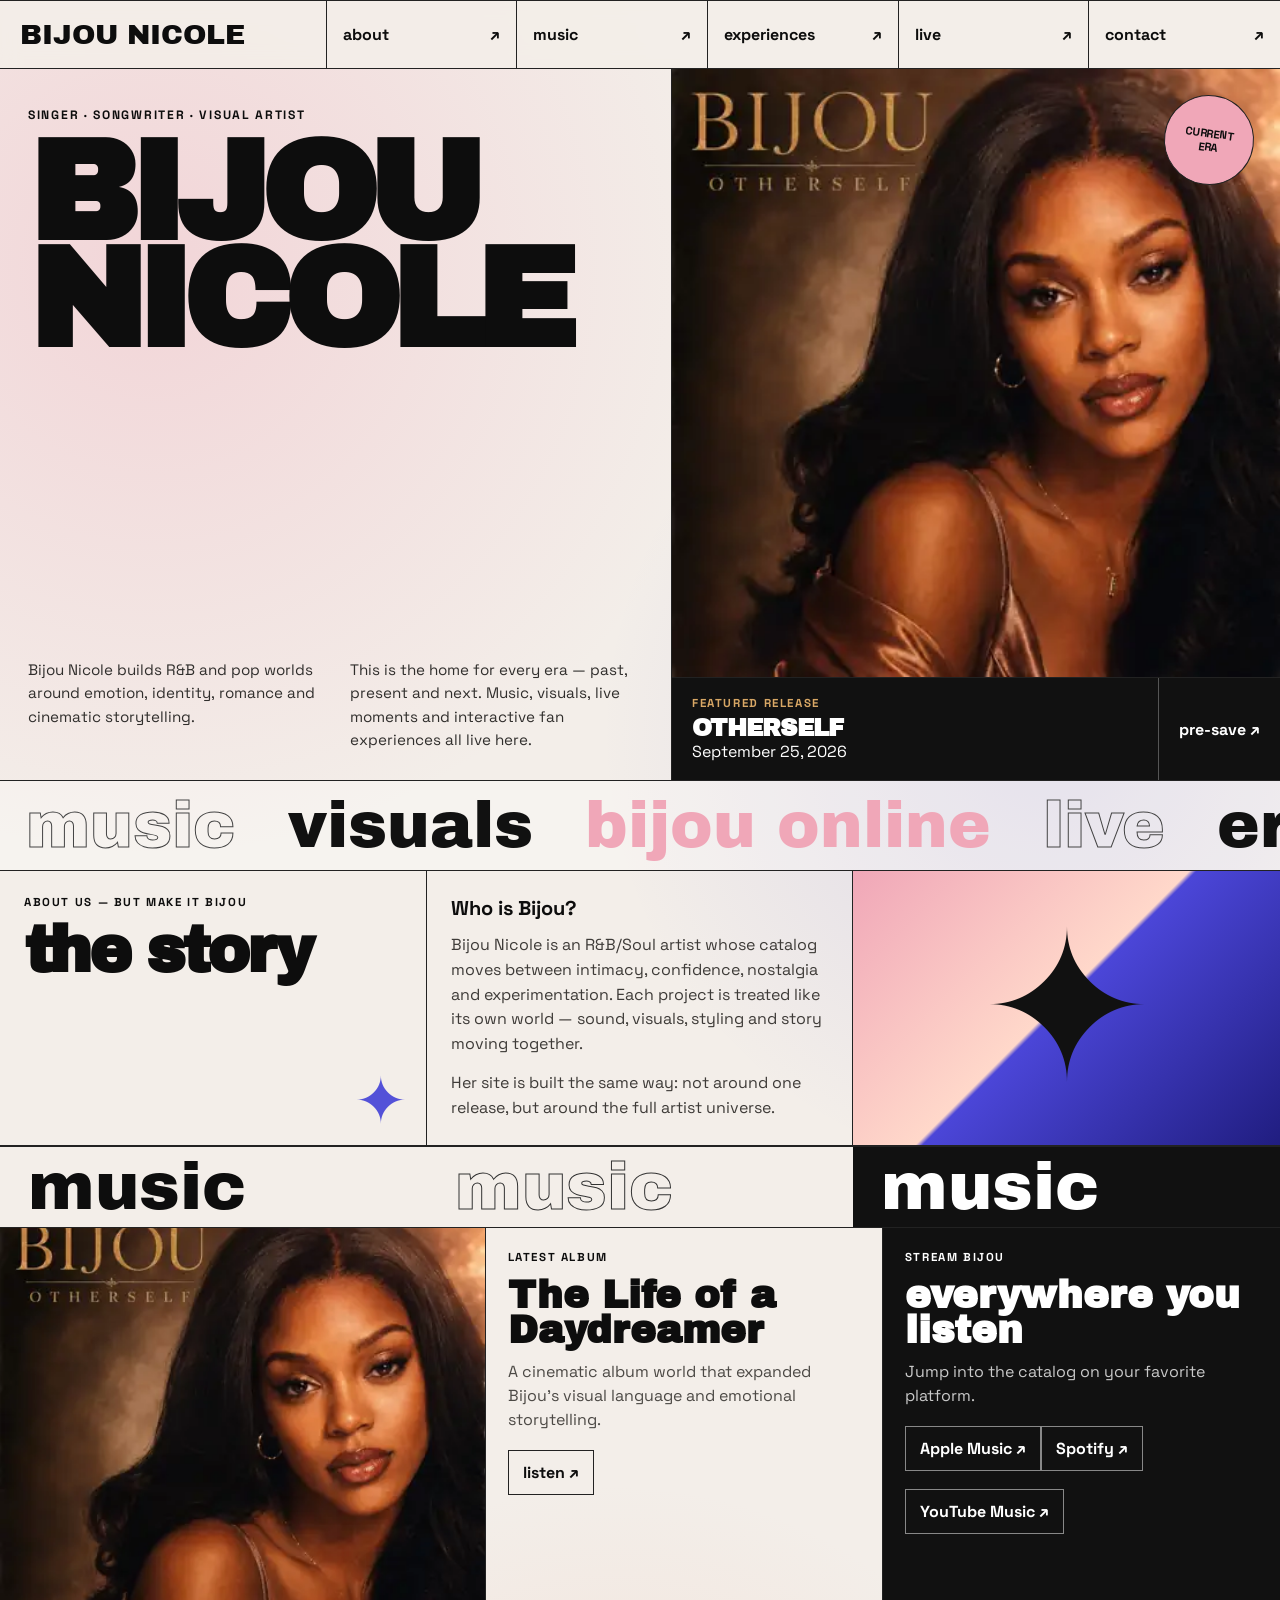
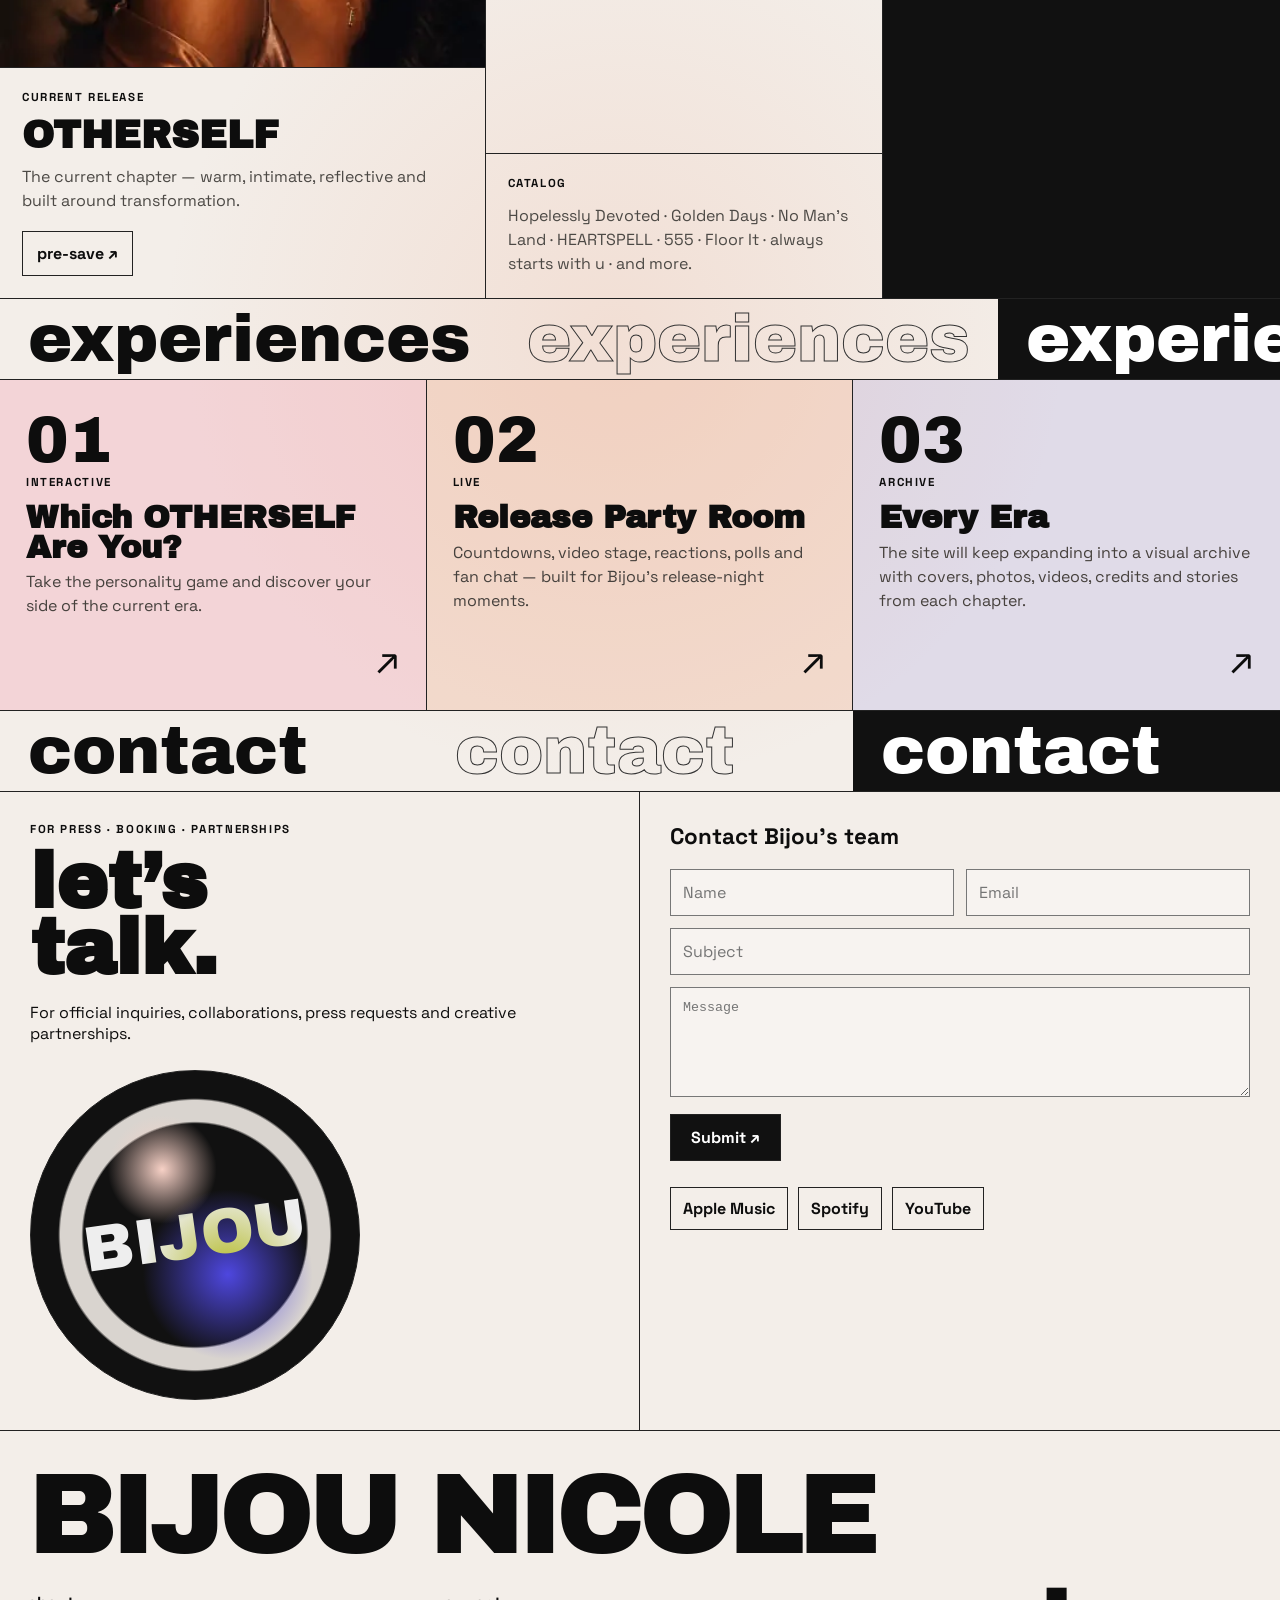
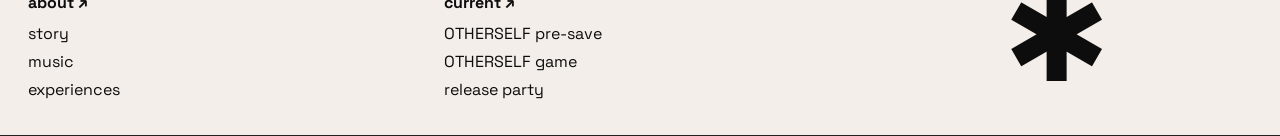
==== commit 13028b9b: "Redesign homepage around Bijou Nicole artist brand" ====
--- a/index.html
+++ b/index.html
@@ -1,52 +1 @@
-<!doctype html>
-<html lang="en">
-<head>
-<meta charset="utf-8" />
-<meta name="viewport" content="width=device-width,initial-scale=1" />
-<meta name="theme-color" content="#000000" />
-<meta name="description" content="Bijou Nicole — OTHERSELF. Official music, pre-save, game and release party." />
-<title>Bijou Nicole — OTHERSELF</title>
-<link rel="preconnect" href="https://fonts.googleapis.com">
-<link rel="preconnect" href="https://fonts.gstatic.com" crossorigin>
-<link href="https://fonts.googleapis.com/css2?family=Archivo:wght@400;500;600;700;800&family=DM+Sans:wght@400;500;700&display=swap" rel="stylesheet">
-<style>
-:root{--bg:#000;--fg:#fff;--muted:#b8b8b8;--line:#777;--gold:#bd8a45;--panel:#0a0a0a;--max:1240px}
-*{box-sizing:border-box}html{scroll-behavior:smooth}body{margin:0;background:#000;color:#fff;font-family:Archivo,Arial,sans-serif}a{color:inherit;text-decoration:none}button{font:inherit;color:inherit}.wrap{width:min(var(--max),calc(100% - 34px));margin:auto}.label{color:var(--gold);font-size:.72rem;letter-spacing:.17em;text-transform:uppercase;font-weight:700}.muted{color:var(--muted)}
-header{position:sticky;top:0;z-index:40;background:rgba(0,0,0,.96);border-bottom:1px solid #555}.head{height:58px;display:grid;grid-template-columns:58px 1fr auto}.menu,.brand,.tools{display:flex;align-items:center}.menu{justify-content:center;border-right:1px solid #555;font-size:1.35rem;cursor:pointer;background:none;border-top:0;border-left:0;border-bottom:0}.brand{padding:0 14px;font-weight:800;letter-spacing:-.03em;text-transform:lowercase}.brand small{font-weight:400;margin-left:7px;color:#aaa}.tools a{width:48px;height:58px;border-left:1px solid #555;display:grid;place-items:center;font-size:1rem}.desktop-nav{display:flex;gap:24px;margin-left:auto;margin-right:16px;align-items:center;font-size:.72rem;letter-spacing:.12em;text-transform:uppercase}.desktop-nav a:hover{color:var(--gold)}
-.hero{min-height:690px;display:grid;grid-template-columns:minmax(0,1.25fr) minmax(300px,.75fr);border-bottom:1px solid #555}.hero-image{position:relative;overflow:hidden;background:#17110d}.hero-image img{width:100%;height:100%;object-fit:cover;min-height:690px}.hero-image:after{content:"";position:absolute;inset:0;background:linear-gradient(90deg,rgba(0,0,0,.08),rgba(0,0,0,.35)),linear-gradient(0deg,rgba(0,0,0,.65),transparent 48%)}.hero-copy{position:absolute;left:clamp(22px,5vw,72px);bottom:54px;z-index:2;max-width:630px}.hero-copy h1{font-size:clamp(3.4rem,7vw,7.6rem);line-height:.82;letter-spacing:-.065em;margin:8px 0 16px;text-transform:lowercase}.hero-copy p{max-width:480px;margin:0 0 24px;font-size:.98rem}.cta{display:inline-flex;min-height:44px;padding:0 21px;align-items:center;justify-content:center;background:#fff;color:#000;font-weight:800;font-size:.85rem;text-transform:lowercase;border:1px solid #fff}.cta.dark{background:#000;color:#fff}.cta:hover{background:var(--gold);border-color:var(--gold);color:#000}
-.hero-side{display:flex;flex-direction:column;border-left:1px solid #555}.side-top{padding:34px 28px;border-bottom:1px solid #555;min-height:230px}.side-top h2{font-size:clamp(2rem,4vw,3.7rem);line-height:.93;letter-spacing:-.05em;margin:8px 0 16px}.side-bottom{padding:28px;display:flex;flex-direction:column;justify-content:space-between;flex:1}.count{display:grid;grid-template-columns:repeat(2,1fr);border-top:1px solid #555;border-left:1px solid #555;margin-top:20px}.count div{border-right:1px solid #555;border-bottom:1px solid #555;padding:18px 14px}.count strong{display:block;font-size:2.2rem}.count span{font-size:.65rem;letter-spacing:.16em;text-transform:uppercase;color:#aaa}.stream-row{display:flex;flex-wrap:wrap;gap:8px;margin-top:22px}.stream-row a{border:1px solid #777;padding:10px 12px;font-size:.72rem;text-transform:uppercase;letter-spacing:.08em}.stream-row a:hover{background:#fff;color:#000}
-.section{padding:80px 0;border-bottom:1px solid #555}.section-title{display:flex;justify-content:space-between;align-items:end;gap:20px;margin-bottom:28px}.section-title h2{font-size:clamp(2.3rem,5vw,5.2rem);line-height:.9;letter-spacing:-.055em;margin:7px 0 0}.section-title p{max-width:440px;margin:0;color:#aaa;font-size:.9rem;line-height:1.6}.editorial-grid{display:grid;grid-template-columns:1.08fr .92fr;border:1px solid #777}.card{position:relative;min-height:420px;border-right:1px solid #777;overflow:hidden;background:#090909}.card:last-child{border-right:0}.card img{width:100%;height:100%;object-fit:cover;position:absolute;inset:0;opacity:.68}.card:after{content:"";position:absolute;inset:0;background:linear-gradient(0deg,rgba(0,0,0,.8),rgba(0,0,0,.08) 55%)}.card-content{position:absolute;z-index:2;left:22px;right:22px;bottom:22px}.card h3{font-size:clamp(1.7rem,3vw,3rem);line-height:.95;margin:7px 0}.card p{font-size:.82rem;max-width:370px;color:#ddd}.split-list{display:grid;grid-template-columns:repeat(3,1fr);border:1px solid #777}.tile{min-height:280px;padding:25px;border-right:1px solid #777;display:flex;flex-direction:column;justify-content:space-between}.tile:last-child{border-right:0}.tile h3{font-size:2rem;line-height:.95;margin:8px 0}.tile p{font-size:.82rem;color:#aaa;line-height:1.5}.tile .cta{align-self:flex-start}.shop-strip{display:grid;grid-template-columns:1.1fr .9fr;border:1px solid #777}.shop-cover{min-height:560px;position:relative;border-right:1px solid #777;background:#111}.shop-cover img{width:100%;height:100%;position:absolute;object-fit:cover}.shop-info{padding:36px;display:flex;flex-direction:column;justify-content:center}.shop-info h2{font-size:clamp(2.8rem,5vw,5.5rem);line-height:.88;letter-spacing:-.05em;margin:8px 0 20px}.shop-info p{color:#bbb;line-height:1.65;max-width:470px}.button-row{display:flex;gap:10px;flex-wrap:wrap;margin-top:18px}.footer{padding:64px 0 28px}.footer-grid{display:grid;grid-template-columns:1fr 1fr;gap:70px}.footer-nav{display:grid;grid-template-columns:repeat(2,1fr);gap:10px 24px;font-size:.75rem;letter-spacing:.16em;text-transform:uppercase}.footer-nav a:hover{color:var(--gold)}.signup h3{font-size:1.55rem;margin:0 0 16px;max-width:420px}.signup input{width:100%;background:#000;border:1px solid #777;color:#fff;padding:14px;margin-bottom:10px}.signup button{width:100%;padding:13px;background:#fff;color:#000;border:0;font-weight:800}.legal{margin-top:54px;padding-top:18px;border-top:1px solid #444;color:#777;font-size:.68rem;display:flex;justify-content:space-between;gap:20px;flex-wrap:wrap}.drawer{position:fixed;inset:58px auto 0 0;width:min(360px,92vw);background:#000;border-right:1px solid #777;z-index:60;padding:28px;transform:translateX(-102%);transition:.25s}.drawer.open{transform:none}.drawer a{display:block;padding:11px 0;border-bottom:1px solid #222;font-size:.82rem;letter-spacing:.14em;text-transform:uppercase}.drawer a:hover{color:var(--gold)}
-@media(max-width:850px){.desktop-nav{display:none}.hero{grid-template-columns:1fr}.hero-image img{min-height:620px}.hero-side{border-left:0;border-top:1px solid #555}.editorial-grid,.shop-strip,.footer-grid{grid-template-columns:1fr}.card{border-right:0;border-bottom:1px solid #777}.card:last-child{border-bottom:0}.shop-cover{border-right:0;border-bottom:1px solid #777;min-height:460px}.split-list{grid-template-columns:1fr}.tile{border-right:0;border-bottom:1px solid #777}.tile:last-child{border-bottom:0}}
-@media(max-width:520px){.wrap{width:calc(100% - 28px)}.head{grid-template-columns:54px 1fr auto}.tools a{width:42px}.hero-image img{min-height:560px}.hero-copy{left:20px;bottom:32px;right:20px}.hero-copy h1{font-size:3.5rem}.section{padding:58px 0}.section-title{align-items:flex-start;flex-direction:column}.count strong{font-size:1.8rem}.footer-nav{grid-template-columns:1fr}}
-</style>
-</head>
-<body>
-<header>
- <div class="head">
-  <button class="menu" id="menuBtn" aria-label="Open menu">☰</button>
-  <a class="brand" href="#top">bijou nicole <small>official</small></a>
-  <nav class="desktop-nav" aria-label="Main navigation"><a href="#new">new</a><a href="#music">music</a><a href="presave/">pre-save</a><a href="game/">game</a><a href="party/">party</a></nav>
-  <div class="tools"><a href="presave/" aria-label="Pre-save OTHERSELF">♡</a><a href="#music" aria-label="Music">♫</a></div>
- </div>
-</header>
-<div class="drawer" id="drawer" aria-hidden="true"><a href="#new">new</a><a href="#music">music</a><a href="presave/">pre-save OTHERSELF</a><a href="game/">OTHERSELF game</a><a href="party/">release party</a><a href="https://music.apple.com/us/artist/bijou-nicole/1742080651" target="_blank" rel="noreferrer">apple music</a></div>
-<main id="top">
-<section class="hero" id="new">
- <div class="hero-image">
-  <img src="otherself-cover.svg" alt="Bijou Nicole OTHERSELF cover art">
-  <div class="hero-copy"><div class="label">new era</div><h1>otherself</h1><p>Bijou Nicole steps into a warmer, more intimate world of love, identity and transformation.</p><a class="cta" href="presave/">pre-save now</a></div>
- </div>
- <aside class="hero-side">
-  <div class="side-top"><div class="label">coming september 25</div><h2>countdown to<br>OTHERSELF</h2><p class="muted">The new EP arrives September 25, 2026.</p></div>
-  <div class="side-bottom"><div><div class="count"><div><strong id="d">00</strong><span>days</span></div><div><strong id="h">00</strong><span>hours</span></div><div><strong id="m">00</strong><span>minutes</span></div><div><strong id="s">00</strong><span>seconds</span></div></div><div class="stream-row"><a href="https://music.apple.com/us/artist/bijou-nicole/1742080651" target="_blank" rel="noreferrer">apple music</a><a href="https://open.spotify.com/search/Bijou%20Nicole" target="_blank" rel="noreferrer">spotify</a><a href="https://music.youtube.com/search?q=Bijou+Nicole" target="_blank" rel="noreferrer">youtube music</a></div></div></div>
- </aside>
-</section>
-<section class="section" id="music"><div class="wrap"><div class="section-title"><div><div class="label">explore</div><h2>bijou online</h2></div><p>Music, interactive experiences and release-night moments — all inside one world.</p></div><div class="editorial-grid"><article class="card"><img src="otherself-cover.svg" alt="OTHERSELF artwork"><div class="card-content"><div class="label">featured</div><h3>OTHERSELF</h3><p>Enter the new era and pre-save the EP before release day.</p><a class="cta" href="presave/">pre-save</a></div></article><article class="card"><img src="otherself-cover.svg" alt="Bijou Nicole artwork" style="object-position:70% center;filter:grayscale(.75)"><div class="card-content"><div class="label">interactive</div><h3>find your OTHERSELF</h3><p>Take the personality game and discover which side of the era matches you.</p><a class="cta" href="game/">play now</a></div></article></div></div></section>
-<section class="section"><div class="wrap"><div class="section-title"><div><div class="label">featured</div><h2>experience</h2></div><p>Bold cards, sharp borders, huge imagery and quick ways into every part of Bijou’s world.</p></div><div class="split-list"><article class="tile"><div><div class="label">live</div><h3>release party</h3><p>Enter the room before release night. Video stage, reactions, polls and chat are being prepared.</p></div><a class="cta" href="party/">enter room</a></article><article class="tile"><div><div class="label">listen</div><h3>the life of a daydreamer</h3><p>Revisit Bijou’s latest album chapter while OTHERSELF approaches.</p></div><a class="cta dark" href="https://music.apple.com/us/artist/bijou-nicole/1742080651" target="_blank" rel="noreferrer">listen</a></article><article class="tile"><div><div class="label">archive</div><h3>past eras</h3><p>Hopelessly Devoted, Golden Days, No Man’s Land, HEARTSPELL and more.</p></div><a class="cta dark" href="#archive">explore</a></article></div></div></section>
-<section class="section" id="archive"><div class="wrap"><div class="shop-strip"><div class="shop-cover"><img src="otherself-cover.svg" alt="OTHERSELF artwork"></div><div class="shop-info"><div class="label">new release</div><h2>meet your<br>other self.</h2><p>Warm bronze tones, intimate R&amp;B energy and a clean editorial layout define this era.</p><div class="button-row"><a class="cta" href="presave/">pre-save</a><a class="cta dark" href="party/">release party</a></div></div></div></div></section>
-</main>
-<footer class="footer"><div class="wrap"><div class="footer-grid"><nav class="footer-nav"><a href="#new">new</a><a href="#music">music</a><a href="presave/">pre-save</a><a href="game/">game</a><a href="party/">release party</a><a href="https://music.apple.com/us/artist/bijou-nicole/1742080651" target="_blank" rel="noreferrer">apple music</a></nav><div class="signup"><div class="label">stay close</div><h3>be the first to know about new music, visuals and release parties.</h3><input type="email" placeholder="enter your email" aria-label="Email address"><button type="button" title="Mailing list backend coming next">sign up — coming soon</button></div></div><div class="legal"><span>© 2026 BIJOU NICOLE</span><span>OTHERSELF · SEPTEMBER 25, 2026</span></div></div></footer>
-<script>
-const target=new Date('2026-09-25T00:00:00-04:00').getTime();function tick(){const x=Math.max(0,target-Date.now());document.getElementById('d').textContent=String(Math.floor(x/86400000)).padStart(2,'0');document.getElementById('h').textContent=String(Math.floor(x/3600000)%24).padStart(2,'0');document.getElementById('m').textContent=String(Math.floor(x/60000)%60).padStart(2,'0');document.getElementById('s').textContent=String(Math.floor(x/1000)%60).padStart(2,'0')}tick();setInterval(tick,1000);const btn=document.getElementById('menuBtn'),drawer=document.getElementById('drawer');btn.addEventListener('click',()=>{const open=drawer.classList.toggle('open');drawer.setAttribute('aria-hidden',String(!open));btn.textContent=open?'×':'☰'});drawer.querySelectorAll('a').forEach(a=>a.addEventListener('click',()=>{drawer.classList.remove('open');drawer.setAttribute('aria-hidden','true');btn.textContent='☰'}));
-</script>
-</body></html>+<!doctype html><html lang="en"><head><meta charset="utf-8" /><meta name="viewport" content="width=device-width,initial-scale=1" /><meta name="theme-color" content="#f3eee9" /><meta name="description" content="Bijou Nicole — official artist website. Music, visuals, eras, interactive experiences and live events." /><title>Bijou Nicole — Official Website</title><link rel="preconnect" href="https://fonts.googleapis.com"><link rel="preconnect" href="https://fonts.gstatic.com" crossorigin><link href="https://fonts.googleapis.com/css2?family=Archivo+Black&family=DM+Sans:wght@400;500;600;700&family=Space+Grotesk:wght@400;500;600;700&display=swap" rel="stylesheet"><style>:root{--paper:#f3eee9;--ink:#0d0d0d;--muted:#5c5955;--line:#222;--pink:#f0a7b8;--peach:#efb79f;--blue:#5351d8;--gold:#b47f2e;--white:#fff}*{box-sizing:border-box}html{scroll-behavior:smooth}body{margin:0;background:var(--paper);color:var(--ink);font-family:"Space Grotesk",Arial,sans-serif;background-image:radial-gradient(circle at 12% 8%,rgba(240,167,184,.35),transparent 18%),radial-gradient(circle at 82% 22%,rgba(83,81,216,.14),transparent 16%),radial-gradient(circle at 48% 58%,rgba(239,183,159,.28),transparent 22%)}a{color:inherit;text-decoration:none}img{display:block;max-width:100%}button,input{font:inherit}.site{border-top:1px solid var(--line)}.topbar{display:grid;grid-template-columns:1.2fr repeat(5,minmax(110px,.7fr));border-bottom:1px solid var(--line);background:rgba(243,238,233,.88);backdrop-filter:blur(10px);position:sticky;top:0;z-index:40}.logo{font-family:"Archivo Black",sans-serif;text-transform:uppercase;font-size:clamp(1.15rem,2.2vw,2.1rem);padding:18px 20px;border-right:1px solid var(--line);display:flex;align-items:center}.topbar a.nav{padding:18px 16px;border-right:1px solid var(--line);font-weight:700;text-transform:lowercase;display:flex;align-items:center;justify-content:space-between;gap:8px}.topbar a.nav:last-child{border-right:0}.topbar a.nav:hover{background:#111;color:#fff}.hero{display:grid;grid-template-columns:1.05fr .95fr;border-bottom:1px solid var(--line)}.hero-left{padding:34px 28px 28px;border-right:1px solid var(--line);min-height:620px;display:flex;flex-direction:column;justify-content:space-between;position:relative;overflow:hidden}.eyebrow{font-size:.76rem;text-transform:uppercase;letter-spacing:.14em;font-weight:700}.hero h1{font-family:"Archivo Black",sans-serif;text-transform:uppercase;font-size:clamp(4.3rem,11vw,10rem);line-height:.76;letter-spacing:-.065em;margin:16px 0 18px;max-width:750px}.hero-blurb{display:grid;grid-template-columns:1fr 1fr;gap:28px;max-width:720px}.hero-blurb p{margin:0;font-size:.95rem;line-height:1.55;color:#302e2c}.hero-art{display:grid;grid-template-rows:1fr auto;min-height:620px}.hero-art .image{position:relative;overflow:hidden;background:#1b1410}.hero-art img{width:100%;height:100%;object-fit:cover;min-height:520px}.hero-art .badge{position:absolute;right:26px;top:26px;width:90px;height:90px;border:1px solid var(--line);border-radius:50%;background:var(--pink);display:grid;place-items:center;text-align:center;font-size:.7rem;font-weight:700;text-transform:uppercase;transform:rotate(8deg)}.hero-art .release{display:grid;grid-template-columns:1fr auto;border-top:1px solid var(--line);background:#111;color:#fff}.release-copy{padding:18px 20px}.release-copy strong{display:block;font-family:"Archivo Black";font-size:1.5rem;letter-spacing:-.03em}.release-link{padding:18px 20px;border-left:1px solid #555;display:flex;align-items:center;font-weight:700}.release-link:hover{background:var(--pink);color:#111}.marquee{border-bottom:1px solid var(--line);overflow:hidden;white-space:nowrap;background:rgba(255,255,255,.25)}.marquee-track{display:inline-flex;animation:scroll 22s linear infinite}.marquee span{font-family:"Archivo Black";font-size:clamp(2.2rem,5vw,5.2rem);padding:10px 26px;text-transform:lowercase;color:transparent;-webkit-text-stroke:1px #444}.marquee span:nth-child(3n+2){color:#111;-webkit-text-stroke:0}.marquee span:nth-child(3n){color:var(--pink);-webkit-text-stroke:0}@keyframes scroll{to{transform:translateX(-50%)}}.grid-section{display:grid;grid-template-columns:repeat(12,1fr);border-bottom:1px solid var(--line)}.cell{border-right:1px solid var(--line);border-bottom:1px solid var(--line);padding:24px;min-height:220px;position:relative}.cell:last-child{border-right:0}.about-title{grid-column:span 4}.about-copy{grid-column:span 4}.about-art{grid-column:span 4;overflow:hidden;padding:0;background:linear-gradient(135deg,var(--pink),#ffd8ca 48%,#4b46d8 49%,#201d80)}.about-art:before{content:"✦";font-size:clamp(6rem,16vw,14rem);position:absolute;left:50%;top:50%;transform:translate(-50%,-50%);color:#111}.cell h2,.cell h3{margin:0}.cell h2{font-family:"Archivo Black";font-size:clamp(2.4rem,5vw,5.5rem);line-height:.88;text-transform:lowercase;letter-spacing:-.05em}.cell h3{font-size:1.25rem;margin-bottom:12px}.cell p{line-height:1.55;color:#3e3b38;margin:0}.about-copy p+p{margin-top:14px}.micro{font-size:.72rem;text-transform:uppercase;letter-spacing:.14em;font-weight:700;margin-bottom:14px;display:block}.spark{position:absolute;right:18px;bottom:12px;font-size:4rem;line-height:1;color:var(--blue)}.section-banner{border-bottom:1px solid var(--line);display:grid;grid-template-columns:1fr 1fr 1fr;overflow:hidden}.section-banner span{font-family:"Archivo Black";font-size:clamp(2.4rem,5.2vw,5.4rem);padding:4px 28px;text-transform:lowercase;white-space:nowrap}.section-banner span:nth-child(2){color:transparent;-webkit-text-stroke:1px #333}.section-banner span:nth-child(3){background:#111;color:#fff}.music-grid{display:grid;grid-template-columns:1.1fr .9fr .9fr;border-bottom:1px solid var(--line)}.music-card{border-right:1px solid var(--line);min-height:460px;display:flex;flex-direction:column;justify-content:space-between}.music-card:last-child{border-right:0}.music-card .cover{aspect-ratio:1.1/1;overflow:hidden;border-bottom:1px solid var(--line);background:#1c1511}.music-card .cover img{width:100%;height:100%;object-fit:cover}.music-card .pad{padding:22px}.music-card h3{font-family:"Archivo Black";font-size:clamp(1.8rem,3vw,3rem);line-height:.92;margin:5px 0 12px}.music-card p{color:#4c4945;line-height:1.5;margin:0}.btn{display:inline-flex;align-items:center;gap:8px;margin-top:18px;padding:11px 14px;border:1px solid var(--line);font-weight:700;background:transparent}.btn:hover{background:#111;color:#fff}.dark-card{background:#111;color:#fff}.dark-card p{color:#c9c9c9}.dark-card .btn{border-color:#888}.dark-card .btn:hover{background:var(--pink);color:#111;border-color:var(--pink)}.experiences{display:grid;grid-template-columns:1fr 1fr 1fr;border-bottom:1px solid var(--line)}.experience{padding:26px;min-height:330px;border-right:1px solid var(--line);display:flex;flex-direction:column;justify-content:space-between}.experience:last-child{border-right:0}.experience:nth-child(1){background:rgba(240,167,184,.36)}.experience:nth-child(2){background:rgba(239,183,159,.38)}.experience:nth-child(3){background:rgba(83,81,216,.12)}.experience .num{font-family:"Archivo Black";font-size:4rem}.experience h3{font-family:"Archivo Black";font-size:2rem;line-height:.92;margin:8px 0}.experience p{margin:0;line-height:1.5;color:#46413d}.experience .arrow{font-size:2.4rem;align-self:flex-end}.contact{display:grid;grid-template-columns:1fr 1fr;border-bottom:1px solid var(--line)}.contact-copy,.contact-form{padding:30px;min-height:420px}.contact-copy{border-right:1px solid var(--line)}.contact-copy h2{font-family:"Archivo Black";font-size:clamp(3rem,6vw,6rem);line-height:.86;margin:0 0 20px}.portrait-disc{width:min(330px,75%);aspect-ratio:1;border-radius:50%;margin-top:26px;background:radial-gradient(circle at 40% 30%,#f7d1c6,transparent 18%),radial-gradient(circle at 60% 62%,#4e47df,transparent 30%),radial-gradient(circle,#111 0 48%,#d9d4cf 49% 58%,#111 59% 100%);border:1px solid var(--line);position:relative}.portrait-disc:after{content:"BIJOU";position:absolute;inset:0;display:grid;place-items:center;font-family:"Archivo Black";font-size:clamp(2rem,5vw,4rem);color:#fff;mix-blend-mode:difference;transform:rotate(-8deg)}.contact-form h3{font-size:1.4rem;margin:0 0 18px}.field{display:grid;grid-template-columns:1fr 1fr;gap:12px}.contact-form input,.contact-form textarea{width:100%;border:1px solid #777;background:rgba(255,255,255,.3);padding:12px;color:#111;margin-bottom:12px}.contact-form textarea{min-height:110px;resize:vertical}.contact-form button{border:1px solid var(--line);background:#111;color:#fff;padding:12px 20px;font-weight:700}.socials{display:flex;gap:10px;flex-wrap:wrap;margin-top:26px}.socials a{border:1px solid var(--line);padding:10px 12px;font-weight:700}.socials a:hover{background:#111;color:#fff}.footer{padding:28px;border-bottom:1px solid var(--line)}.footer-brand{font-family:"Archivo Black";font-size:clamp(3rem,9vw,8rem);line-height:.8;letter-spacing:-.06em;text-transform:uppercase;margin:10px 0 30px}.footer-grid{display:grid;grid-template-columns:1fr 1fr 1fr;gap:24px}.footer-grid h4{margin:0 0 10px}.footer-grid a{display:block;margin:7px 0}.footer-grid a:hover{text-decoration:underline}.asterisk{font-size:8rem;line-height:.7;text-align:center}@media(max-width:980px){.topbar{grid-template-columns:1fr 1fr 1fr}.logo{grid-column:1/-1;border-right:0;border-bottom:1px solid var(--line)}.topbar a.nav:nth-of-type(n+4){display:none}.hero{grid-template-columns:1fr}.hero-left{border-right:0;border-bottom:1px solid var(--line);min-height:auto}.hero-art{min-height:auto}.grid-section{grid-template-columns:1fr}.about-title,.about-copy,.about-art{grid-column:1}.about-art{min-height:260px}.music-grid,.experiences,.contact{grid-template-columns:1fr}.music-card,.experience,.contact-copy{border-right:0;border-bottom:1px solid var(--line)}.section-banner{grid-template-columns:1fr}.section-banner span:nth-child(2),.section-banner span:nth-child(3){display:none}.footer-grid{grid-template-columns:1fr 1fr}.hero-blurb{grid-template-columns:1fr}.field{grid-template-columns:1fr}}@media(max-width:620px){.topbar{grid-template-columns:1fr 1fr}.topbar a.nav:nth-of-type(n+3){display:none}.hero-left{padding:24px 18px}.hero h1{font-size:4.2rem}.hero-art img{min-height:430px}.cell,.contact-copy,.contact-form,.experience,.music-card .pad{padding:20px}.footer{padding:22px 18px}.footer-grid{grid-template-columns:1fr}.asterisk{text-align:left}.music-card{min-height:auto}}@media(prefers-reduced-motion:reduce){html{scroll-behavior:auto}.marquee-track{animation:none}}</style></head><body><div class="site"><header class="topbar"><a class="logo" href="#top">bijou nicole</a><a class="nav" href="#about"><span>about</span><span>↗</span></a><a class="nav" href="#music"><span>music</span><span>↗</span></a><a class="nav" href="#experiences"><span>experiences</span><span>↗</span></a><a class="nav" href="party/"><span>live</span><span>↗</span></a><a class="nav" href="#contact"><span>contact</span><span>↗</span></a></header><main id="top"><section class="hero"><div class="hero-left"><div><span class="eyebrow">singer · songwriter · visual artist</span><h1>Bijou<br>Nicole</h1></div><div class="hero-blurb"><p>Bijou Nicole builds R&amp;B and pop worlds around emotion, identity, romance and cinematic storytelling.</p><p>This is the home for every era — past, present and next. Music, visuals, live moments and interactive fan experiences all live here.</p></div></div><div class="hero-art"><div class="image"><img src="otherself-cover.svg" alt="Bijou Nicole OTHERSELF cover art"><div class="badge">current<br>era</div></div><div class="release"><div class="release-copy"><span class="micro" style="color:#d8a765;margin:0 0 5px">featured release</span><strong>OTHERSELF</strong><span>September 25, 2026</span></div><a class="release-link" href="presave/">pre-save ↗</a></div></div></section><div class="marquee" aria-hidden="true"><div class="marquee-track"><span>music</span><span>visuals</span><span>bijou online</span><span>live</span><span>eras</span><span>music</span><span>visuals</span><span>bijou online</span><span>live</span><span>eras</span></div></div><section id="about" class="grid-section"><article class="cell about-title"><span class="micro">about us — but make it bijou</span><h2>the story</h2><div class="spark">✦</div></article><article class="cell about-copy"><h3>Who is Bijou?</h3><p>Bijou Nicole is an R&amp;B/Soul artist whose catalog moves between intimacy, confidence, nostalgia and experimentation. Each project is treated like its own world — sound, visuals, styling and story moving together.</p><p>Her site is built the same way: not around one release, but around the full artist universe.</p></article><article class="cell about-art" aria-label="Decorative abstract artist graphic"></article></section><div class="section-banner"><span>music</span><span>music</span><span>music</span></div><section id="music" class="music-grid"><article class="music-card"><div class="cover"><img src="otherself-cover.svg" alt="OTHERSELF cover art"></div><div class="pad"><span class="micro">current release</span><h3>OTHERSELF</h3><p>The current chapter — warm, intimate, reflective and built around transformation.</p><a class="btn" href="presave/">pre-save ↗</a></div></article><article class="music-card"><div class="pad"><span class="micro">latest album</span><h3>The Life of a Daydreamer</h3><p>A cinematic album world that expanded Bijou’s visual language and emotional storytelling.</p><a class="btn" href="https://music.apple.com/us/artist/bijou-nicole/1742080651" target="_blank" rel="noreferrer">listen ↗</a></div><div class="pad" style="border-top:1px solid var(--line)"><span class="micro">catalog</span><p>Hopelessly Devoted · Golden Days · No Man’s Land · HEARTSPELL · 555 · Floor It · always starts with u · and more.</p></div></article><article class="music-card dark-card"><div class="pad"><span class="micro">stream bijou</span><h3>everywhere you listen</h3><p>Jump into the catalog on your favorite platform.</p><a class="btn" href="https://music.apple.com/us/artist/bijou-nicole/1742080651" target="_blank" rel="noreferrer">Apple Music ↗</a><a class="btn" href="https://open.spotify.com/search/Bijou%20Nicole" target="_blank" rel="noreferrer">Spotify ↗</a><a class="btn" href="https://music.youtube.com/search?q=Bijou+Nicole" target="_blank" rel="noreferrer">YouTube Music ↗</a></div></article></section><div class="section-banner"><span>experiences</span><span>experiences</span><span>experiences</span></div><section id="experiences" class="experiences"><article class="experience"><div><div class="num">01</div><span class="micro">interactive</span><h3>Which OTHERSELF Are You?</h3><p>Take the personality game and discover your side of the current era.</p></div><a class="arrow" href="game/" aria-label="Play the OTHERSELF game">↗</a></article><article class="experience"><div><div class="num">02</div><span class="micro">live</span><h3>Release Party Room</h3><p>Countdowns, video stage, reactions, polls and fan chat — built for Bijou’s release-night moments.</p></div><a class="arrow" href="party/" aria-label="Enter the release party room">↗</a></article><article class="experience"><div><div class="num">03</div><span class="micro">archive</span><h3>Every Era</h3><p>The site will keep expanding into a visual archive with covers, photos, videos, credits and stories from each chapter.</p></div><a class="arrow" href="#music" aria-label="Explore Bijou's music">↗</a></article></section><div class="section-banner"><span>contact</span><span>contact</span><span>contact</span></div><section id="contact" class="contact"><div class="contact-copy"><span class="micro">for press · booking · partnerships</span><h2>let’s<br>talk.</h2><p>For official inquiries, collaborations, press requests and creative partnerships.</p><div class="portrait-disc" aria-hidden="true"></div></div><div class="contact-form"><h3>Contact Bijou’s team</h3><div class="field"><input type="text" placeholder="Name" aria-label="Name"><input type="email" placeholder="Email" aria-label="Email"></div><input type="text" placeholder="Subject" aria-label="Subject"><textarea placeholder="Message" aria-label="Message"></textarea><button type="button" title="Contact backend coming next">Submit ↗</button><div class="socials"><a href="https://music.apple.com/us/artist/bijou-nicole/1742080651" target="_blank" rel="noreferrer">Apple Music</a><a href="https://open.spotify.com/search/Bijou%20Nicole" target="_blank" rel="noreferrer">Spotify</a><a href="https://www.youtube.com/results?search_query=Bijou+Nicole" target="_blank" rel="noreferrer">YouTube</a></div></div></section></main><footer class="footer"><div class="footer-brand">bijou nicole</div><div class="footer-grid"><div><h4>about ↗</h4><a href="#about">story</a><a href="#music">music</a><a href="#experiences">experiences</a></div><div><h4>current ↗</h4><a href="presave/">OTHERSELF pre-save</a><a href="game/">OTHERSELF game</a><a href="party/">release party</a></div><div><div class="asterisk">✱</div></div></div></footer></div></body></html>
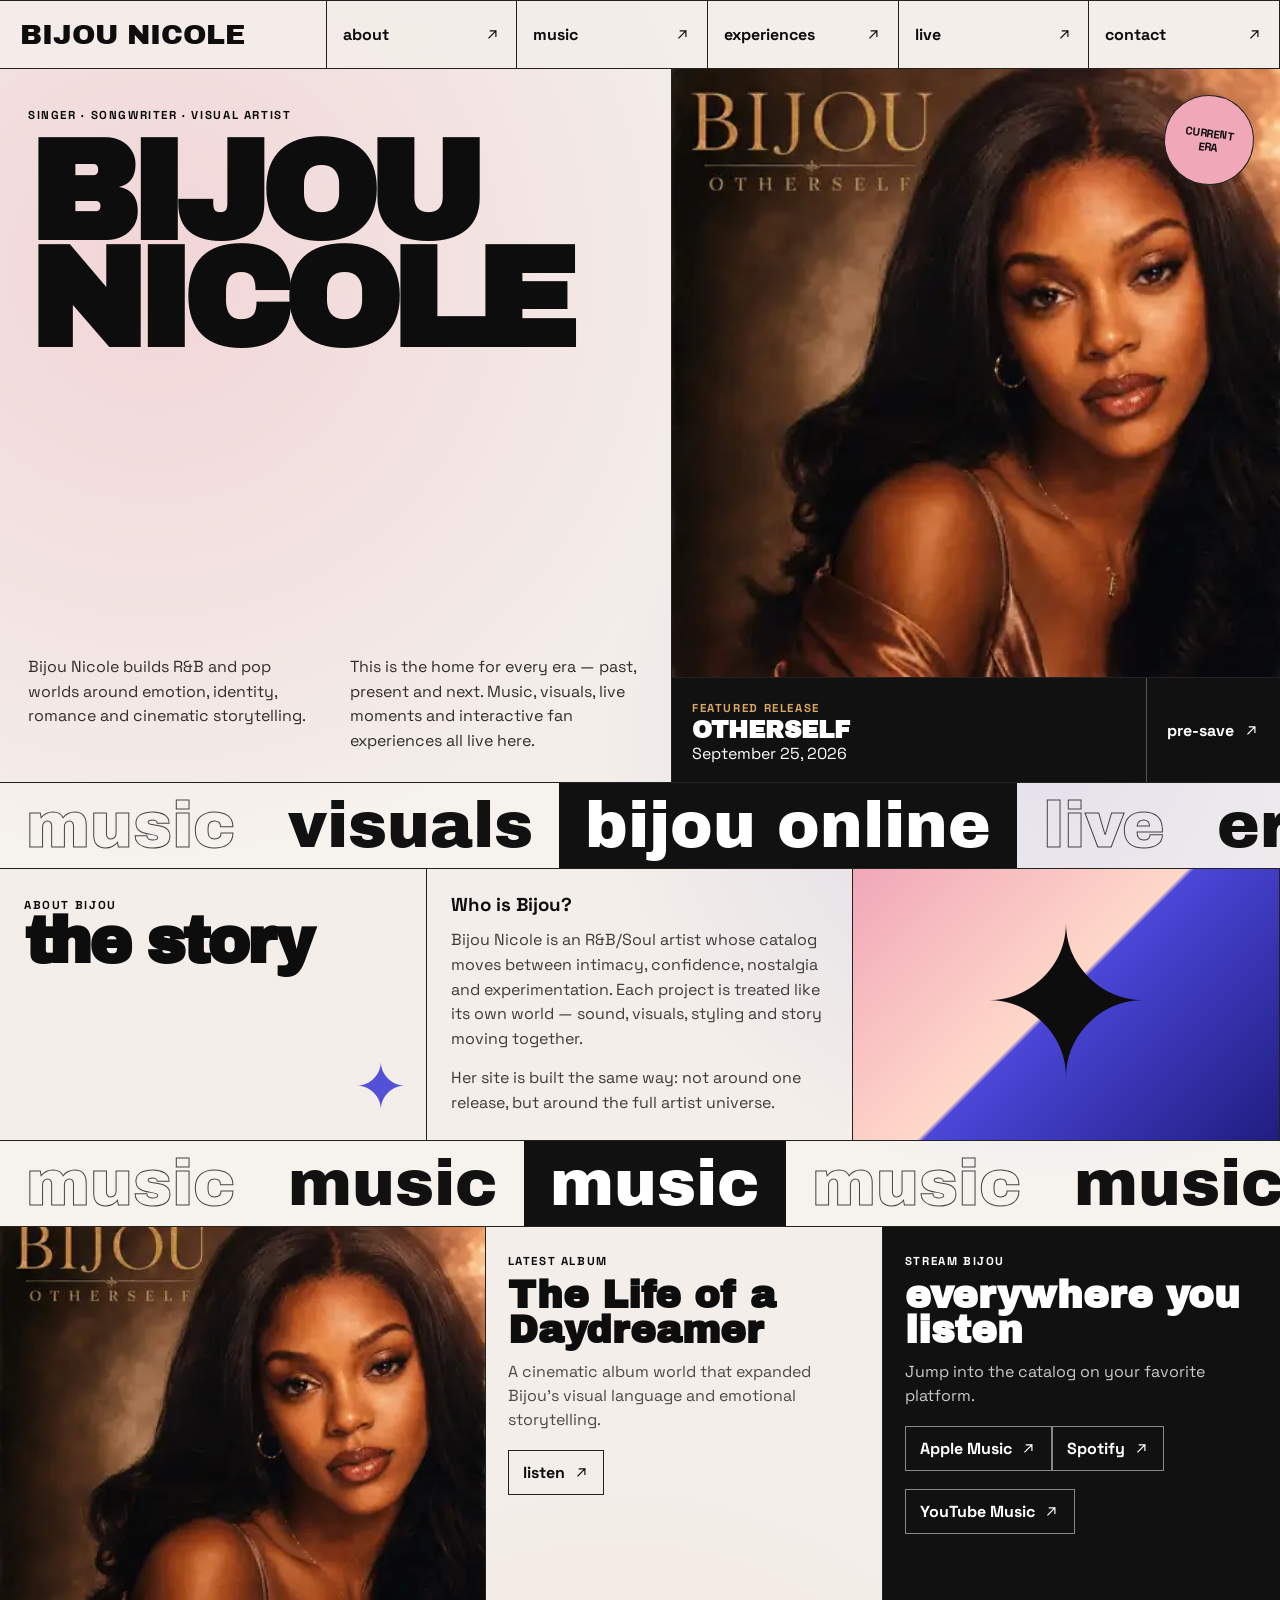
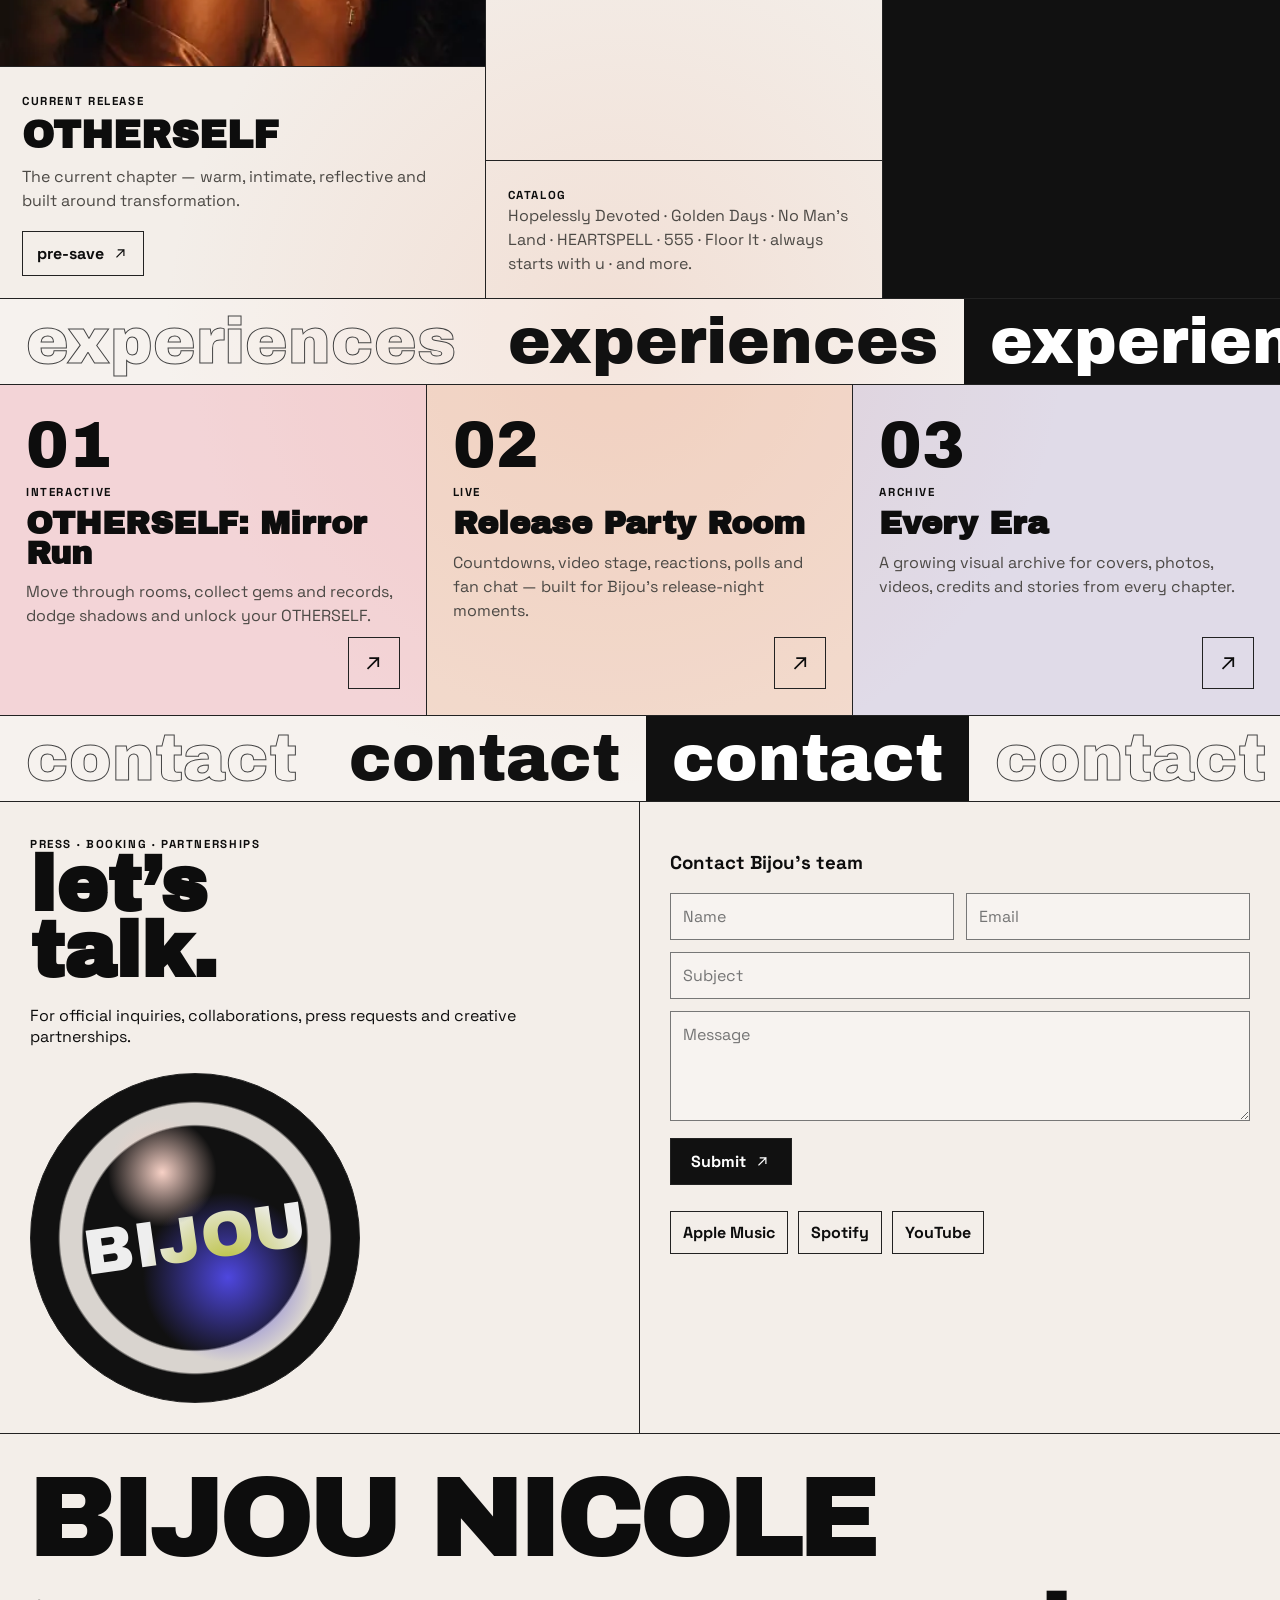
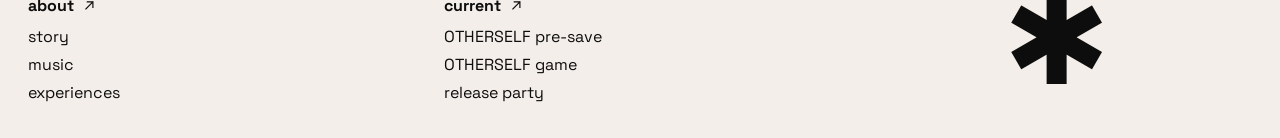
==== commit 836148f5: "Refine homepage arrows, mobile nav, and moving section banners" ====
--- a/index.html
+++ b/index.html
@@ -1 +1 @@
-<!doctype html><html lang="en"><head><meta charset="utf-8" /><meta name="viewport" content="width=device-width,initial-scale=1" /><meta name="theme-color" content="#f3eee9" /><meta name="description" content="Bijou Nicole — official artist website. Music, visuals, eras, interactive experiences and live events." /><title>Bijou Nicole — Official Website</title><link rel="preconnect" href="https://fonts.googleapis.com"><link rel="preconnect" href="https://fonts.gstatic.com" crossorigin><link href="https://fonts.googleapis.com/css2?family=Archivo+Black&family=DM+Sans:wght@400;500;600;700&family=Space+Grotesk:wght@400;500;600;700&display=swap" rel="stylesheet"><style>:root{--paper:#f3eee9;--ink:#0d0d0d;--muted:#5c5955;--line:#222;--pink:#f0a7b8;--peach:#efb79f;--blue:#5351d8;--gold:#b47f2e;--white:#fff}*{box-sizing:border-box}html{scroll-behavior:smooth}body{margin:0;background:var(--paper);color:var(--ink);font-family:"Space Grotesk",Arial,sans-serif;background-image:radial-gradient(circle at 12% 8%,rgba(240,167,184,.35),transparent 18%),radial-gradient(circle at 82% 22%,rgba(83,81,216,.14),transparent 16%),radial-gradient(circle at 48% 58%,rgba(239,183,159,.28),transparent 22%)}a{color:inherit;text-decoration:none}img{display:block;max-width:100%}button,input{font:inherit}.site{border-top:1px solid var(--line)}.topbar{display:grid;grid-template-columns:1.2fr repeat(5,minmax(110px,.7fr));border-bottom:1px solid var(--line);background:rgba(243,238,233,.88);backdrop-filter:blur(10px);position:sticky;top:0;z-index:40}.logo{font-family:"Archivo Black",sans-serif;text-transform:uppercase;font-size:clamp(1.15rem,2.2vw,2.1rem);padding:18px 20px;border-right:1px solid var(--line);display:flex;align-items:center}.topbar a.nav{padding:18px 16px;border-right:1px solid var(--line);font-weight:700;text-transform:lowercase;display:flex;align-items:center;justify-content:space-between;gap:8px}.topbar a.nav:last-child{border-right:0}.topbar a.nav:hover{background:#111;color:#fff}.hero{display:grid;grid-template-columns:1.05fr .95fr;border-bottom:1px solid var(--line)}.hero-left{padding:34px 28px 28px;border-right:1px solid var(--line);min-height:620px;display:flex;flex-direction:column;justify-content:space-between;position:relative;overflow:hidden}.eyebrow{font-size:.76rem;text-transform:uppercase;letter-spacing:.14em;font-weight:700}.hero h1{font-family:"Archivo Black",sans-serif;text-transform:uppercase;font-size:clamp(4.3rem,11vw,10rem);line-height:.76;letter-spacing:-.065em;margin:16px 0 18px;max-width:750px}.hero-blurb{display:grid;grid-template-columns:1fr 1fr;gap:28px;max-width:720px}.hero-blurb p{margin:0;font-size:.95rem;line-height:1.55;color:#302e2c}.hero-art{display:grid;grid-template-rows:1fr auto;min-height:620px}.hero-art .image{position:relative;overflow:hidden;background:#1b1410}.hero-art img{width:100%;height:100%;object-fit:cover;min-height:520px}.hero-art .badge{position:absolute;right:26px;top:26px;width:90px;height:90px;border:1px solid var(--line);border-radius:50%;background:var(--pink);display:grid;place-items:center;text-align:center;font-size:.7rem;font-weight:700;text-transform:uppercase;transform:rotate(8deg)}.hero-art .release{display:grid;grid-template-columns:1fr auto;border-top:1px solid var(--line);background:#111;color:#fff}.release-copy{padding:18px 20px}.release-copy strong{display:block;font-family:"Archivo Black";font-size:1.5rem;letter-spacing:-.03em}.release-link{padding:18px 20px;border-left:1px solid #555;display:flex;align-items:center;font-weight:700}.release-link:hover{background:var(--pink);color:#111}.marquee{border-bottom:1px solid var(--line);overflow:hidden;white-space:nowrap;background:rgba(255,255,255,.25)}.marquee-track{display:inline-flex;animation:scroll 22s linear infinite}.marquee span{font-family:"Archivo Black";font-size:clamp(2.2rem,5vw,5.2rem);padding:10px 26px;text-transform:lowercase;color:transparent;-webkit-text-stroke:1px #444}.marquee span:nth-child(3n+2){color:#111;-webkit-text-stroke:0}.marquee span:nth-child(3n){color:var(--pink);-webkit-text-stroke:0}@keyframes scroll{to{transform:translateX(-50%)}}.grid-section{display:grid;grid-template-columns:repeat(12,1fr);border-bottom:1px solid var(--line)}.cell{border-right:1px solid var(--line);border-bottom:1px solid var(--line);padding:24px;min-height:220px;position:relative}.cell:last-child{border-right:0}.about-title{grid-column:span 4}.about-copy{grid-column:span 4}.about-art{grid-column:span 4;overflow:hidden;padding:0;background:linear-gradient(135deg,var(--pink),#ffd8ca 48%,#4b46d8 49%,#201d80)}.about-art:before{content:"✦";font-size:clamp(6rem,16vw,14rem);position:absolute;left:50%;top:50%;transform:translate(-50%,-50%);color:#111}.cell h2,.cell h3{margin:0}.cell h2{font-family:"Archivo Black";font-size:clamp(2.4rem,5vw,5.5rem);line-height:.88;text-transform:lowercase;letter-spacing:-.05em}.cell h3{font-size:1.25rem;margin-bottom:12px}.cell p{line-height:1.55;color:#3e3b38;margin:0}.about-copy p+p{margin-top:14px}.micro{font-size:.72rem;text-transform:uppercase;letter-spacing:.14em;font-weight:700;margin-bottom:14px;display:block}.spark{position:absolute;right:18px;bottom:12px;font-size:4rem;line-height:1;color:var(--blue)}.section-banner{border-bottom:1px solid var(--line);display:grid;grid-template-columns:1fr 1fr 1fr;overflow:hidden}.section-banner span{font-family:"Archivo Black";font-size:clamp(2.4rem,5.2vw,5.4rem);padding:4px 28px;text-transform:lowercase;white-space:nowrap}.section-banner span:nth-child(2){color:transparent;-webkit-text-stroke:1px #333}.section-banner span:nth-child(3){background:#111;color:#fff}.music-grid{display:grid;grid-template-columns:1.1fr .9fr .9fr;border-bottom:1px solid var(--line)}.music-card{border-right:1px solid var(--line);min-height:460px;display:flex;flex-direction:column;justify-content:space-between}.music-card:last-child{border-right:0}.music-card .cover{aspect-ratio:1.1/1;overflow:hidden;border-bottom:1px solid var(--line);background:#1c1511}.music-card .cover img{width:100%;height:100%;object-fit:cover}.music-card .pad{padding:22px}.music-card h3{font-family:"Archivo Black";font-size:clamp(1.8rem,3vw,3rem);line-height:.92;margin:5px 0 12px}.music-card p{color:#4c4945;line-height:1.5;margin:0}.btn{display:inline-flex;align-items:center;gap:8px;margin-top:18px;padding:11px 14px;border:1px solid var(--line);font-weight:700;background:transparent}.btn:hover{background:#111;color:#fff}.dark-card{background:#111;color:#fff}.dark-card p{color:#c9c9c9}.dark-card .btn{border-color:#888}.dark-card .btn:hover{background:var(--pink);color:#111;border-color:var(--pink)}.experiences{display:grid;grid-template-columns:1fr 1fr 1fr;border-bottom:1px solid var(--line)}.experience{padding:26px;min-height:330px;border-right:1px solid var(--line);display:flex;flex-direction:column;justify-content:space-between}.experience:last-child{border-right:0}.experience:nth-child(1){background:rgba(240,167,184,.36)}.experience:nth-child(2){background:rgba(239,183,159,.38)}.experience:nth-child(3){background:rgba(83,81,216,.12)}.experience .num{font-family:"Archivo Black";font-size:4rem}.experience h3{font-family:"Archivo Black";font-size:2rem;line-height:.92;margin:8px 0}.experience p{margin:0;line-height:1.5;color:#46413d}.experience .arrow{font-size:2.4rem;align-self:flex-end}.contact{display:grid;grid-template-columns:1fr 1fr;border-bottom:1px solid var(--line)}.contact-copy,.contact-form{padding:30px;min-height:420px}.contact-copy{border-right:1px solid var(--line)}.contact-copy h2{font-family:"Archivo Black";font-size:clamp(3rem,6vw,6rem);line-height:.86;margin:0 0 20px}.portrait-disc{width:min(330px,75%);aspect-ratio:1;border-radius:50%;margin-top:26px;background:radial-gradient(circle at 40% 30%,#f7d1c6,transparent 18%),radial-gradient(circle at 60% 62%,#4e47df,transparent 30%),radial-gradient(circle,#111 0 48%,#d9d4cf 49% 58%,#111 59% 100%);border:1px solid var(--line);position:relative}.portrait-disc:after{content:"BIJOU";position:absolute;inset:0;display:grid;place-items:center;font-family:"Archivo Black";font-size:clamp(2rem,5vw,4rem);color:#fff;mix-blend-mode:difference;transform:rotate(-8deg)}.contact-form h3{font-size:1.4rem;margin:0 0 18px}.field{display:grid;grid-template-columns:1fr 1fr;gap:12px}.contact-form input,.contact-form textarea{width:100%;border:1px solid #777;background:rgba(255,255,255,.3);padding:12px;color:#111;margin-bottom:12px}.contact-form textarea{min-height:110px;resize:vertical}.contact-form button{border:1px solid var(--line);background:#111;color:#fff;padding:12px 20px;font-weight:700}.socials{display:flex;gap:10px;flex-wrap:wrap;margin-top:26px}.socials a{border:1px solid var(--line);padding:10px 12px;font-weight:700}.socials a:hover{background:#111;color:#fff}.footer{padding:28px;border-bottom:1px solid var(--line)}.footer-brand{font-family:"Archivo Black";font-size:clamp(3rem,9vw,8rem);line-height:.8;letter-spacing:-.06em;text-transform:uppercase;margin:10px 0 30px}.footer-grid{display:grid;grid-template-columns:1fr 1fr 1fr;gap:24px}.footer-grid h4{margin:0 0 10px}.footer-grid a{display:block;margin:7px 0}.footer-grid a:hover{text-decoration:underline}.asterisk{font-size:8rem;line-height:.7;text-align:center}@media(max-width:980px){.topbar{grid-template-columns:1fr 1fr 1fr}.logo{grid-column:1/-1;border-right:0;border-bottom:1px solid var(--line)}.topbar a.nav:nth-of-type(n+4){display:none}.hero{grid-template-columns:1fr}.hero-left{border-right:0;border-bottom:1px solid var(--line);min-height:auto}.hero-art{min-height:auto}.grid-section{grid-template-columns:1fr}.about-title,.about-copy,.about-art{grid-column:1}.about-art{min-height:260px}.music-grid,.experiences,.contact{grid-template-columns:1fr}.music-card,.experience,.contact-copy{border-right:0;border-bottom:1px solid var(--line)}.section-banner{grid-template-columns:1fr}.section-banner span:nth-child(2),.section-banner span:nth-child(3){display:none}.footer-grid{grid-template-columns:1fr 1fr}.hero-blurb{grid-template-columns:1fr}.field{grid-template-columns:1fr}}@media(max-width:620px){.topbar{grid-template-columns:1fr 1fr}.topbar a.nav:nth-of-type(n+3){display:none}.hero-left{padding:24px 18px}.hero h1{font-size:4.2rem}.hero-art img{min-height:430px}.cell,.contact-copy,.contact-form,.experience,.music-card .pad{padding:20px}.footer{padding:22px 18px}.footer-grid{grid-template-columns:1fr}.asterisk{text-align:left}.music-card{min-height:auto}}@media(prefers-reduced-motion:reduce){html{scroll-behavior:auto}.marquee-track{animation:none}}</style></head><body><div class="site"><header class="topbar"><a class="logo" href="#top">bijou nicole</a><a class="nav" href="#about"><span>about</span><span>↗</span></a><a class="nav" href="#music"><span>music</span><span>↗</span></a><a class="nav" href="#experiences"><span>experiences</span><span>↗</span></a><a class="nav" href="party/"><span>live</span><span>↗</span></a><a class="nav" href="#contact"><span>contact</span><span>↗</span></a></header><main id="top"><section class="hero"><div class="hero-left"><div><span class="eyebrow">singer · songwriter · visual artist</span><h1>Bijou<br>Nicole</h1></div><div class="hero-blurb"><p>Bijou Nicole builds R&amp;B and pop worlds around emotion, identity, romance and cinematic storytelling.</p><p>This is the home for every era — past, present and next. Music, visuals, live moments and interactive fan experiences all live here.</p></div></div><div class="hero-art"><div class="image"><img src="otherself-cover.svg" alt="Bijou Nicole OTHERSELF cover art"><div class="badge">current<br>era</div></div><div class="release"><div class="release-copy"><span class="micro" style="color:#d8a765;margin:0 0 5px">featured release</span><strong>OTHERSELF</strong><span>September 25, 2026</span></div><a class="release-link" href="presave/">pre-save ↗</a></div></div></section><div class="marquee" aria-hidden="true"><div class="marquee-track"><span>music</span><span>visuals</span><span>bijou online</span><span>live</span><span>eras</span><span>music</span><span>visuals</span><span>bijou online</span><span>live</span><span>eras</span></div></div><section id="about" class="grid-section"><article class="cell about-title"><span class="micro">about us — but make it bijou</span><h2>the story</h2><div class="spark">✦</div></article><article class="cell about-copy"><h3>Who is Bijou?</h3><p>Bijou Nicole is an R&amp;B/Soul artist whose catalog moves between intimacy, confidence, nostalgia and experimentation. Each project is treated like its own world — sound, visuals, styling and story moving together.</p><p>Her site is built the same way: not around one release, but around the full artist universe.</p></article><article class="cell about-art" aria-label="Decorative abstract artist graphic"></article></section><div class="section-banner"><span>music</span><span>music</span><span>music</span></div><section id="music" class="music-grid"><article class="music-card"><div class="cover"><img src="otherself-cover.svg" alt="OTHERSELF cover art"></div><div class="pad"><span class="micro">current release</span><h3>OTHERSELF</h3><p>The current chapter — warm, intimate, reflective and built around transformation.</p><a class="btn" href="presave/">pre-save ↗</a></div></article><article class="music-card"><div class="pad"><span class="micro">latest album</span><h3>The Life of a Daydreamer</h3><p>A cinematic album world that expanded Bijou’s visual language and emotional storytelling.</p><a class="btn" href="https://music.apple.com/us/artist/bijou-nicole/1742080651" target="_blank" rel="noreferrer">listen ↗</a></div><div class="pad" style="border-top:1px solid var(--line)"><span class="micro">catalog</span><p>Hopelessly Devoted · Golden Days · No Man’s Land · HEARTSPELL · 555 · Floor It · always starts with u · and more.</p></div></article><article class="music-card dark-card"><div class="pad"><span class="micro">stream bijou</span><h3>everywhere you listen</h3><p>Jump into the catalog on your favorite platform.</p><a class="btn" href="https://music.apple.com/us/artist/bijou-nicole/1742080651" target="_blank" rel="noreferrer">Apple Music ↗</a><a class="btn" href="https://open.spotify.com/search/Bijou%20Nicole" target="_blank" rel="noreferrer">Spotify ↗</a><a class="btn" href="https://music.youtube.com/search?q=Bijou+Nicole" target="_blank" rel="noreferrer">YouTube Music ↗</a></div></article></section><div class="section-banner"><span>experiences</span><span>experiences</span><span>experiences</span></div><section id="experiences" class="experiences"><article class="experience"><div><div class="num">01</div><span class="micro">interactive</span><h3>Which OTHERSELF Are You?</h3><p>Take the personality game and discover your side of the current era.</p></div><a class="arrow" href="game/" aria-label="Play the OTHERSELF game">↗</a></article><article class="experience"><div><div class="num">02</div><span class="micro">live</span><h3>Release Party Room</h3><p>Countdowns, video stage, reactions, polls and fan chat — built for Bijou’s release-night moments.</p></div><a class="arrow" href="party/" aria-label="Enter the release party room">↗</a></article><article class="experience"><div><div class="num">03</div><span class="micro">archive</span><h3>Every Era</h3><p>The site will keep expanding into a visual archive with covers, photos, videos, credits and stories from each chapter.</p></div><a class="arrow" href="#music" aria-label="Explore Bijou's music">↗</a></article></section><div class="section-banner"><span>contact</span><span>contact</span><span>contact</span></div><section id="contact" class="contact"><div class="contact-copy"><span class="micro">for press · booking · partnerships</span><h2>let’s<br>talk.</h2><p>For official inquiries, collaborations, press requests and creative partnerships.</p><div class="portrait-disc" aria-hidden="true"></div></div><div class="contact-form"><h3>Contact Bijou’s team</h3><div class="field"><input type="text" placeholder="Name" aria-label="Name"><input type="email" placeholder="Email" aria-label="Email"></div><input type="text" placeholder="Subject" aria-label="Subject"><textarea placeholder="Message" aria-label="Message"></textarea><button type="button" title="Contact backend coming next">Submit ↗</button><div class="socials"><a href="https://music.apple.com/us/artist/bijou-nicole/1742080651" target="_blank" rel="noreferrer">Apple Music</a><a href="https://open.spotify.com/search/Bijou%20Nicole" target="_blank" rel="noreferrer">Spotify</a><a href="https://www.youtube.com/results?search_query=Bijou+Nicole" target="_blank" rel="noreferrer">YouTube</a></div></div></section></main><footer class="footer"><div class="footer-brand">bijou nicole</div><div class="footer-grid"><div><h4>about ↗</h4><a href="#about">story</a><a href="#music">music</a><a href="#experiences">experiences</a></div><div><h4>current ↗</h4><a href="presave/">OTHERSELF pre-save</a><a href="game/">OTHERSELF game</a><a href="party/">release party</a></div><div><div class="asterisk">✱</div></div></div></footer></div></body></html>+<!doctype html><html lang="en"><head><meta charset="utf-8"><meta name="viewport" content="width=device-width,initial-scale=1"><meta name="theme-color" content="#f3eee9"><meta name="description" content="Bijou Nicole — official artist website. Music, visuals, eras, interactive experiences and live events."><title>Bijou Nicole — Official Website</title><link rel="preconnect" href="https://fonts.googleapis.com"><link rel="preconnect" href="https://fonts.gstatic.com" crossorigin><link href="https://fonts.googleapis.com/css2?family=Archivo+Black&family=Space+Grotesk:wght@400;500;600;700&display=swap" rel="stylesheet"><style>:root{--paper:#f3eee9;--ink:#0d0d0d;--line:#222;--pink:#f0a7b8;--peach:#efb79f;--blue:#5351d8;--gold:#b47f2e}*{box-sizing:border-box}html{scroll-behavior:smooth}body{margin:0;background:var(--paper);color:var(--ink);font-family:"Space Grotesk",Arial,sans-serif;background-image:radial-gradient(circle at 12% 8%,rgba(240,167,184,.35),transparent 18%),radial-gradient(circle at 82% 22%,rgba(83,81,216,.14),transparent 16%),radial-gradient(circle at 48% 58%,rgba(239,183,159,.28),transparent 22%)}a{color:inherit;text-decoration:none}img{display:block;max-width:100%}button,input,textarea{font:inherit}.site{border-top:1px solid var(--line)}.ui-arrow{width:1.05em;height:1.05em;display:inline-block;stroke:currentColor;stroke-width:1.7;fill:none;stroke-linecap:square;stroke-linejoin:miter;flex:0 0 auto}.topbar{display:grid;grid-template-columns:1.2fr repeat(5,minmax(110px,.7fr));border-bottom:1px solid var(--line);background:rgba(243,238,233,.9);backdrop-filter:blur(10px);position:sticky;top:0;z-index:50}.logo{font-family:"Archivo Black";text-transform:uppercase;font-size:clamp(1.15rem,2.2vw,2.1rem);padding:18px 20px;border-right:1px solid var(--line);display:flex;align-items:center}.nav{padding:18px 16px;border-right:1px solid var(--line);font-weight:700;text-transform:lowercase;display:flex;align-items:center;justify-content:space-between;gap:9px}.nav:hover{background:#111;color:#fff}.mobile-toggle{display:none;background:transparent;border:0;border-left:1px solid var(--line);width:62px;cursor:pointer;align-items:center;justify-content:center}.mobile-toggle svg{width:25px;height:25px;stroke:currentColor;fill:none;stroke-width:1.7}.mobile-panel{display:none;position:fixed;top:59px;left:0;right:0;z-index:48;background:var(--paper);border-bottom:1px solid var(--line);box-shadow:0 18px 30px rgba(0,0,0,.08)}.mobile-panel.open{display:block}.mobile-panel a{display:flex;justify-content:space-between;align-items:center;padding:17px 18px;border-bottom:1px solid var(--line);font-weight:700;text-transform:lowercase}.mobile-panel a:hover,.mobile-panel a:focus-visible{background:#111;color:#fff}.mobile-overlay{display:none;position:fixed;inset:59px 0 0;z-index:47;background:rgba(0,0,0,.18);backdrop-filter:blur(2px)}.mobile-overlay.open{display:block}.hero{display:grid;grid-template-columns:1.05fr .95fr;border-bottom:1px solid var(--line)}.hero-left{padding:34px 28px 28px;border-right:1px solid var(--line);min-height:620px;display:flex;flex-direction:column;justify-content:space-between}.eyebrow,.micro{font-size:.72rem;text-transform:uppercase;letter-spacing:.14em;font-weight:700}.hero h1{font-family:"Archivo Black";text-transform:uppercase;font-size:clamp(4.3rem,11vw,10rem);line-height:.76;letter-spacing:-.065em;margin:16px 0}.hero-blurb{display:grid;grid-template-columns:1fr 1fr;gap:28px;max-width:720px}.hero-blurb p{margin:0;line-height:1.55;color:#302e2c}.hero-art{display:grid;grid-template-rows:1fr auto;min-height:620px}.hero-art .image{position:relative;overflow:hidden;background:#1b1410}.hero-art img{width:100%;height:100%;object-fit:cover;min-height:520px}.badge{position:absolute;right:26px;top:26px;width:90px;height:90px;border:1px solid var(--line);border-radius:50%;background:var(--pink);display:grid;place-items:center;text-align:center;font-size:.7rem;font-weight:700;text-transform:uppercase;transform:rotate(8deg)}.release{display:grid;grid-template-columns:1fr auto;border-top:1px solid var(--line);background:#111;color:#fff}.release-copy{padding:18px 20px}.release-copy strong{display:block;font-family:"Archivo Black";font-size:1.5rem}.release-link{padding:18px 20px;border-left:1px solid #555;display:flex;gap:9px;align-items:center;font-weight:700}.release-link:hover{background:var(--pink);color:#111}.marquee,.moving-banner{border-bottom:1px solid var(--line);overflow:hidden;white-space:nowrap;background:rgba(255,255,255,.22)}.marquee-track,.moving-track{display:flex;width:max-content}.marquee-track{animation:move 22s linear infinite}.moving-track{animation:move 18s linear infinite}.marquee span,.moving-banner span{font-family:"Archivo Black";font-size:clamp(2.2rem,5vw,5.2rem);padding:8px 26px;text-transform:lowercase;white-space:nowrap}.marquee span:nth-child(3n+1),.moving-banner span:nth-child(3n+1){color:transparent;-webkit-text-stroke:1px #444}.marquee span:nth-child(3n+2),.moving-banner span:nth-child(3n+2){color:#111}.marquee span:nth-child(3n),.moving-banner span:nth-child(3n){background:#111;color:#fff}@keyframes move{to{transform:translateX(-50%)}}.grid-section{display:grid;grid-template-columns:repeat(12,1fr);border-bottom:1px solid var(--line)}.cell{border-right:1px solid var(--line);padding:24px;min-height:220px;position:relative}.about-title,.about-copy,.about-art{grid-column:span 4}.about-art{overflow:hidden;padding:0;background:linear-gradient(135deg,var(--pink),#ffd8ca 48%,#4b46d8 49%,#201d80)}.about-art:before{content:"✦";font-size:clamp(6rem,16vw,14rem);position:absolute;left:50%;top:50%;transform:translate(-50%,-50%)}.cell h2{font-family:"Archivo Black";font-size:clamp(2.4rem,5vw,5.5rem);line-height:.88;text-transform:lowercase;letter-spacing:-.05em;margin:0}.cell h3{margin:0 0 12px}.cell p{line-height:1.55;color:#3e3b38;margin:0}.about-copy p+p{margin-top:14px}.spark{position:absolute;right:18px;bottom:12px;font-size:4rem;color:var(--blue)}.music-grid{display:grid;grid-template-columns:1.1fr .9fr .9fr;border-bottom:1px solid var(--line)}.music-card{border-right:1px solid var(--line);min-height:460px;display:flex;flex-direction:column;justify-content:space-between}.music-card:last-child{border-right:0}.cover{aspect-ratio:1.1/1;overflow:hidden;border-bottom:1px solid var(--line);background:#1c1511}.cover img{width:100%;height:100%;object-fit:cover}.pad{padding:22px}.music-card h3,.experience h3{font-family:"Archivo Black";line-height:.92;margin:8px 0 12px}.music-card h3{font-size:clamp(1.8rem,3vw,3rem)}.music-card p,.experience p{line-height:1.5;color:#4c4945;margin:0}.btn{display:inline-flex;align-items:center;gap:8px;margin-top:18px;padding:11px 14px;border:1px solid var(--line);font-weight:700}.btn:hover{background:#111;color:#fff}.dark-card{background:#111;color:#fff}.dark-card p{color:#c9c9c9}.dark-card .btn{border-color:#888}.experiences{display:grid;grid-template-columns:repeat(3,1fr);border-bottom:1px solid var(--line)}.experience{padding:26px;min-height:330px;border-right:1px solid var(--line);display:flex;flex-direction:column;justify-content:space-between}.experience:last-child{border-right:0}.experience:nth-child(1){background:rgba(240,167,184,.36)}.experience:nth-child(2){background:rgba(239,183,159,.38)}.experience:nth-child(3){background:rgba(83,81,216,.12)}.num{font-family:"Archivo Black";font-size:4rem}.experience h3{font-size:2rem}.arrow-link{align-self:flex-end;width:52px;height:52px;border:1px solid var(--line);display:grid;place-items:center;font-size:1.45rem}.arrow-link:hover{background:#111;color:#fff}.contact{display:grid;grid-template-columns:1fr 1fr;border-bottom:1px solid var(--line)}.contact-copy,.contact-form{padding:30px;min-height:420px}.contact-copy{border-right:1px solid var(--line)}.contact-copy h2{font-family:"Archivo Black";font-size:clamp(3rem,6vw,6rem);line-height:.86;margin:0 0 20px}.portrait-disc{width:min(330px,75%);aspect-ratio:1;border-radius:50%;margin-top:26px;background:radial-gradient(circle at 40% 30%,#f7d1c6,transparent 18%),radial-gradient(circle at 60% 62%,#4e47df,transparent 30%),radial-gradient(circle,#111 0 48%,#d9d4cf 49% 58%,#111 59% 100%);border:1px solid var(--line);position:relative}.portrait-disc:after{content:"BIJOU";position:absolute;inset:0;display:grid;place-items:center;font-family:"Archivo Black";font-size:clamp(2rem,5vw,4rem);color:#fff;mix-blend-mode:difference;transform:rotate(-8deg)}.field{display:grid;grid-template-columns:1fr 1fr;gap:12px}.contact-form input,.contact-form textarea{width:100%;border:1px solid #777;background:rgba(255,255,255,.3);padding:12px;color:#111;margin-bottom:12px}.contact-form textarea{min-height:110px;resize:vertical}.contact-form button{border:1px solid var(--line);background:#111;color:#fff;padding:12px 20px;font-weight:700;display:inline-flex;gap:8px;align-items:center}.socials{display:flex;gap:10px;flex-wrap:wrap;margin-top:26px}.socials a{border:1px solid var(--line);padding:10px 12px;font-weight:700}.footer{padding:28px}.footer-brand{font-family:"Archivo Black";font-size:clamp(3rem,9vw,8rem);line-height:.8;letter-spacing:-.06em;text-transform:uppercase;margin:10px 0 30px}.footer-grid{display:grid;grid-template-columns:1fr 1fr 1fr;gap:24px}.footer-grid h4{display:flex;align-items:center;gap:7px;margin:0 0 10px}.footer-grid a{display:block;margin:7px 0}.asterisk{font-size:8rem;line-height:.7;text-align:center}@media(max-width:980px){.topbar{grid-template-columns:1fr auto}.topbar .nav{display:none}.logo{border-right:0;padding:15px 18px}.mobile-toggle{display:flex}.hero{grid-template-columns:1fr}.hero-left{border-right:0;border-bottom:1px solid var(--line);min-height:auto}.grid-section{grid-template-columns:1fr}.about-title,.about-copy,.about-art{grid-column:1}.about-art{min-height:260px}.music-grid,.experiences,.contact{grid-template-columns:1fr}.music-card,.experience,.contact-copy{border-right:0;border-bottom:1px solid var(--line)}.footer-grid{grid-template-columns:1fr 1fr}.hero-blurb{grid-template-columns:1fr}.field{grid-template-columns:1fr}}@media(max-width:620px){.hero-left{padding:24px 18px}.hero h1{font-size:4.2rem}.hero-art img{min-height:430px}.cell,.contact-copy,.contact-form,.experience,.pad{padding:20px}.footer{padding:22px 18px}.footer-grid{grid-template-columns:1fr}.asterisk{text-align:left}.music-card{min-height:auto}.mobile-panel{top:56px}.mobile-overlay{inset:56px 0 0}}@media(prefers-reduced-motion:reduce){html{scroll-behavior:auto}.marquee-track,.moving-track{animation:none}}</style></head><body><div class="site"><header class="topbar"><a class="logo" href="#top">bijou nicole</a><button id="menuBtn" class="mobile-toggle" type="button" aria-label="Open navigation" aria-expanded="false"><svg viewBox="0 0 24 24" aria-hidden="true"><path d="M4 7h16M4 12h16M4 17h16"/></svg></button><a class="nav" href="#about"><span>about</span><svg class="ui-arrow" viewBox="0 0 24 24"><path d="M7 17 17 7M9 7h8v8"/></svg></a><a class="nav" href="#music"><span>music</span><svg class="ui-arrow" viewBox="0 0 24 24"><path d="M7 17 17 7M9 7h8v8"/></svg></a><a class="nav" href="#experiences"><span>experiences</span><svg class="ui-arrow" viewBox="0 0 24 24"><path d="M7 17 17 7M9 7h8v8"/></svg></a><a class="nav" href="party/"><span>live</span><svg class="ui-arrow" viewBox="0 0 24 24"><path d="M7 17 17 7M9 7h8v8"/></svg></a><a class="nav" href="#contact"><span>contact</span><svg class="ui-arrow" viewBox="0 0 24 24"><path d="M7 17 17 7M9 7h8v8"/></svg></a></header><div id="mobileOverlay" class="mobile-overlay"></div><nav id="mobilePanel" class="mobile-panel" aria-label="Mobile navigation"><a href="#about">about<svg class="ui-arrow" viewBox="0 0 24 24"><path d="M7 17 17 7M9 7h8v8"/></svg></a><a href="#music">music<svg class="ui-arrow" viewBox="0 0 24 24"><path d="M7 17 17 7M9 7h8v8"/></svg></a><a href="#experiences">experiences<svg class="ui-arrow" viewBox="0 0 24 24"><path d="M7 17 17 7M9 7h8v8"/></svg></a><a href="party/">live<svg class="ui-arrow" viewBox="0 0 24 24"><path d="M7 17 17 7M9 7h8v8"/></svg></a><a href="#contact">contact<svg class="ui-arrow" viewBox="0 0 24 24"><path d="M7 17 17 7M9 7h8v8"/></svg></a></nav><main id="top"><section class="hero"><div class="hero-left"><div><span class="eyebrow">singer · songwriter · visual artist</span><h1>Bijou<br>Nicole</h1></div><div class="hero-blurb"><p>Bijou Nicole builds R&amp;B and pop worlds around emotion, identity, romance and cinematic storytelling.</p><p>This is the home for every era — past, present and next. Music, visuals, live moments and interactive fan experiences all live here.</p></div></div><div class="hero-art"><div class="image"><img src="otherself-cover.svg" alt="Bijou Nicole OTHERSELF cover art"><div class="badge">current<br>era</div></div><div class="release"><div class="release-copy"><span class="micro" style="color:#d8a765">featured release</span><strong>OTHERSELF</strong><span>September 25, 2026</span></div><a class="release-link" href="presave/">pre-save<svg class="ui-arrow" viewBox="0 0 24 24"><path d="M7 17 17 7M9 7h8v8"/></svg></a></div></div></section><div class="marquee" aria-hidden="true"><div class="marquee-track"><span>music</span><span>visuals</span><span>bijou online</span><span>live</span><span>eras</span><span>music</span><span>visuals</span><span>bijou online</span><span>live</span><span>eras</span></div></div><section id="about" class="grid-section"><article class="cell about-title"><span class="micro">about bijou</span><h2>the story</h2><div class="spark">✦</div></article><article class="cell about-copy"><h3>Who is Bijou?</h3><p>Bijou Nicole is an R&amp;B/Soul artist whose catalog moves between intimacy, confidence, nostalgia and experimentation. Each project is treated like its own world — sound, visuals, styling and story moving together.</p><p>Her site is built the same way: not around one release, but around the full artist universe.</p></article><article class="cell about-art" aria-label="Decorative artist graphic"></article></section><div class="moving-banner" aria-hidden="true"><div class="moving-track"><span>music</span><span>music</span><span>music</span><span>music</span><span>music</span><span>music</span></div></div><section id="music" class="music-grid"><article class="music-card"><div class="cover"><img src="otherself-cover.svg" alt="OTHERSELF cover art"></div><div class="pad"><span class="micro">current release</span><h3>OTHERSELF</h3><p>The current chapter — warm, intimate, reflective and built around transformation.</p><a class="btn" href="presave/">pre-save<svg class="ui-arrow" viewBox="0 0 24 24"><path d="M7 17 17 7M9 7h8v8"/></svg></a></div></article><article class="music-card"><div class="pad"><span class="micro">latest album</span><h3>The Life of a Daydreamer</h3><p>A cinematic album world that expanded Bijou’s visual language and emotional storytelling.</p><a class="btn" href="https://music.apple.com/us/artist/bijou-nicole/1742080651" target="_blank" rel="noreferrer">listen<svg class="ui-arrow" viewBox="0 0 24 24"><path d="M7 17 17 7M9 7h8v8"/></svg></a></div><div class="pad" style="border-top:1px solid var(--line)"><span class="micro">catalog</span><p>Hopelessly Devoted · Golden Days · No Man’s Land · HEARTSPELL · 555 · Floor It · always starts with u · and more.</p></div></article><article class="music-card dark-card"><div class="pad"><span class="micro">stream bijou</span><h3>everywhere you listen</h3><p>Jump into the catalog on your favorite platform.</p><a class="btn" href="https://music.apple.com/us/artist/bijou-nicole/1742080651" target="_blank" rel="noreferrer">Apple Music<svg class="ui-arrow" viewBox="0 0 24 24"><path d="M7 17 17 7M9 7h8v8"/></svg></a><a class="btn" href="https://open.spotify.com/search/Bijou%20Nicole" target="_blank" rel="noreferrer">Spotify<svg class="ui-arrow" viewBox="0 0 24 24"><path d="M7 17 17 7M9 7h8v8"/></svg></a><a class="btn" href="https://music.youtube.com/search?q=Bijou+Nicole" target="_blank" rel="noreferrer">YouTube Music<svg class="ui-arrow" viewBox="0 0 24 24"><path d="M7 17 17 7M9 7h8v8"/></svg></a></div></article></section><div class="moving-banner" aria-hidden="true"><div class="moving-track"><span>experiences</span><span>experiences</span><span>experiences</span><span>experiences</span><span>experiences</span><span>experiences</span></div></div><section id="experiences" class="experiences"><article class="experience"><div><div class="num">01</div><span class="micro">interactive</span><h3>OTHERSELF: Mirror Run</h3><p>Move through rooms, collect gems and records, dodge shadows and unlock your OTHERSELF.</p></div><a class="arrow-link" href="game/" aria-label="Play Mirror Run"><svg class="ui-arrow" viewBox="0 0 24 24"><path d="M7 17 17 7M9 7h8v8"/></svg></a></article><article class="experience"><div><div class="num">02</div><span class="micro">live</span><h3>Release Party Room</h3><p>Countdowns, video stage, reactions, polls and fan chat — built for Bijou’s release-night moments.</p></div><a class="arrow-link" href="party/" aria-label="Enter release party"><svg class="ui-arrow" viewBox="0 0 24 24"><path d="M7 17 17 7M9 7h8v8"/></svg></a></article><article class="experience"><div><div class="num">03</div><span class="micro">archive</span><h3>Every Era</h3><p>A growing visual archive for covers, photos, videos, credits and stories from every chapter.</p></div><a class="arrow-link" href="#music" aria-label="Explore music"><svg class="ui-arrow" viewBox="0 0 24 24"><path d="M7 17 17 7M9 7h8v8"/></svg></a></article></section><div class="moving-banner" aria-hidden="true"><div class="moving-track"><span>contact</span><span>contact</span><span>contact</span><span>contact</span><span>contact</span><span>contact</span></div></div><section id="contact" class="contact"><div class="contact-copy"><span class="micro">press · booking · partnerships</span><h2>let’s<br>talk.</h2><p>For official inquiries, collaborations, press requests and creative partnerships.</p><div class="portrait-disc" aria-hidden="true"></div></div><div class="contact-form"><h3>Contact Bijou’s team</h3><div class="field"><input type="text" placeholder="Name" aria-label="Name"><input type="email" placeholder="Email" aria-label="Email"></div><input type="text" placeholder="Subject" aria-label="Subject"><textarea placeholder="Message" aria-label="Message"></textarea><button type="button" title="Contact backend coming next">Submit<svg class="ui-arrow" viewBox="0 0 24 24"><path d="M7 17 17 7M9 7h8v8"/></svg></button><div class="socials"><a href="https://music.apple.com/us/artist/bijou-nicole/1742080651" target="_blank" rel="noreferrer">Apple Music</a><a href="https://open.spotify.com/search/Bijou%20Nicole" target="_blank" rel="noreferrer">Spotify</a><a href="https://www.youtube.com/results?search_query=Bijou+Nicole" target="_blank" rel="noreferrer">YouTube</a></div></div></section></main><footer class="footer"><div class="footer-brand">bijou nicole</div><div class="footer-grid"><div><h4>about<svg class="ui-arrow" viewBox="0 0 24 24"><path d="M7 17 17 7M9 7h8v8"/></svg></h4><a href="#about">story</a><a href="#music">music</a><a href="#experiences">experiences</a></div><div><h4>current<svg class="ui-arrow" viewBox="0 0 24 24"><path d="M7 17 17 7M9 7h8v8"/></svg></h4><a href="presave/">OTHERSELF pre-save</a><a href="game/">OTHERSELF game</a><a href="party/">release party</a></div><div class="asterisk">✱</div></div></footer></div><script>(function(){const b=document.getElementById('menuBtn'),p=document.getElementById('mobilePanel'),o=document.getElementById('mobileOverlay');const close=()=>{p.classList.remove('open');o.classList.remove('open');b.setAttribute('aria-expanded','false');b.setAttribute('aria-label','Open navigation')};b.addEventListener('click',()=>{const open=!p.classList.contains('open');open?(p.classList.add('open'),o.classList.add('open'),b.setAttribute('aria-expanded','true'),b.setAttribute('aria-label','Close navigation')):close()});p.querySelectorAll('a').forEach(a=>a.addEventListener('click',close));o.addEventListener('click',close);window.addEventListener('resize',()=>{if(innerWidth>980)close()})})();</script></body></html>
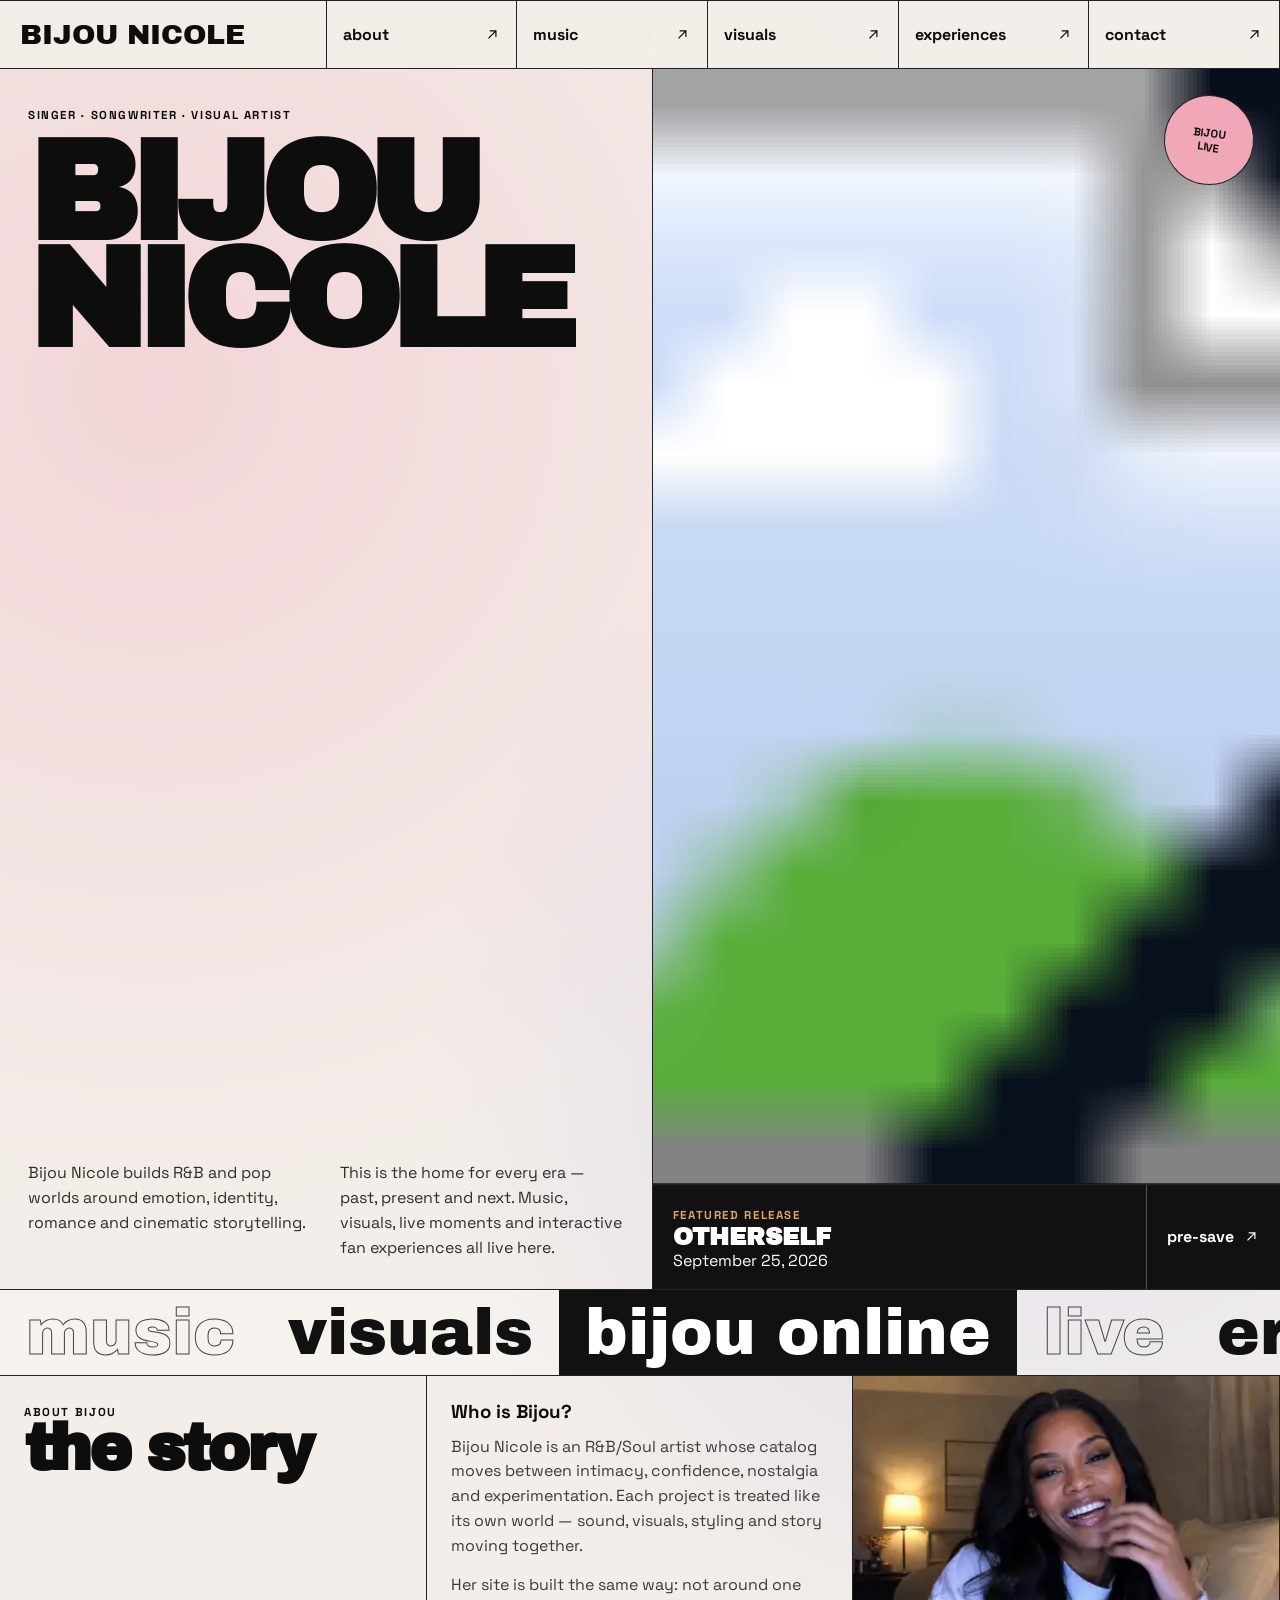
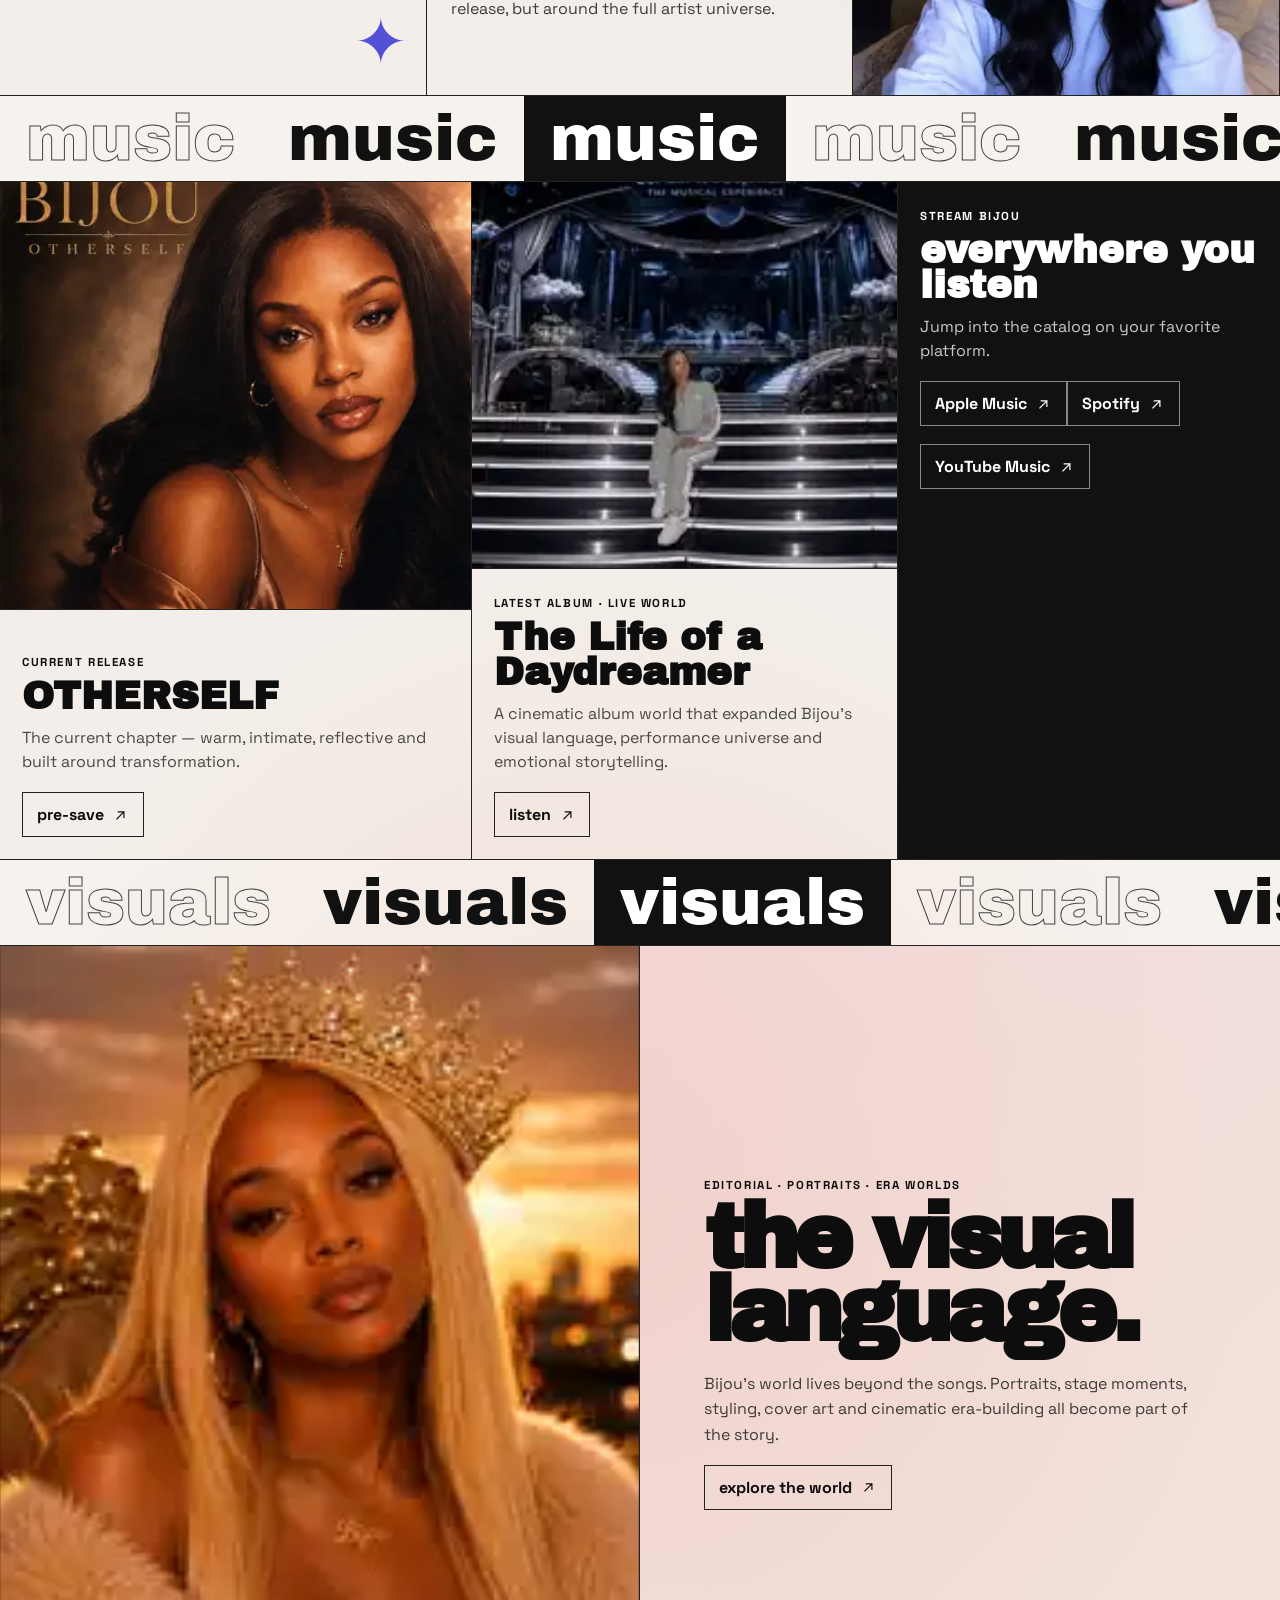
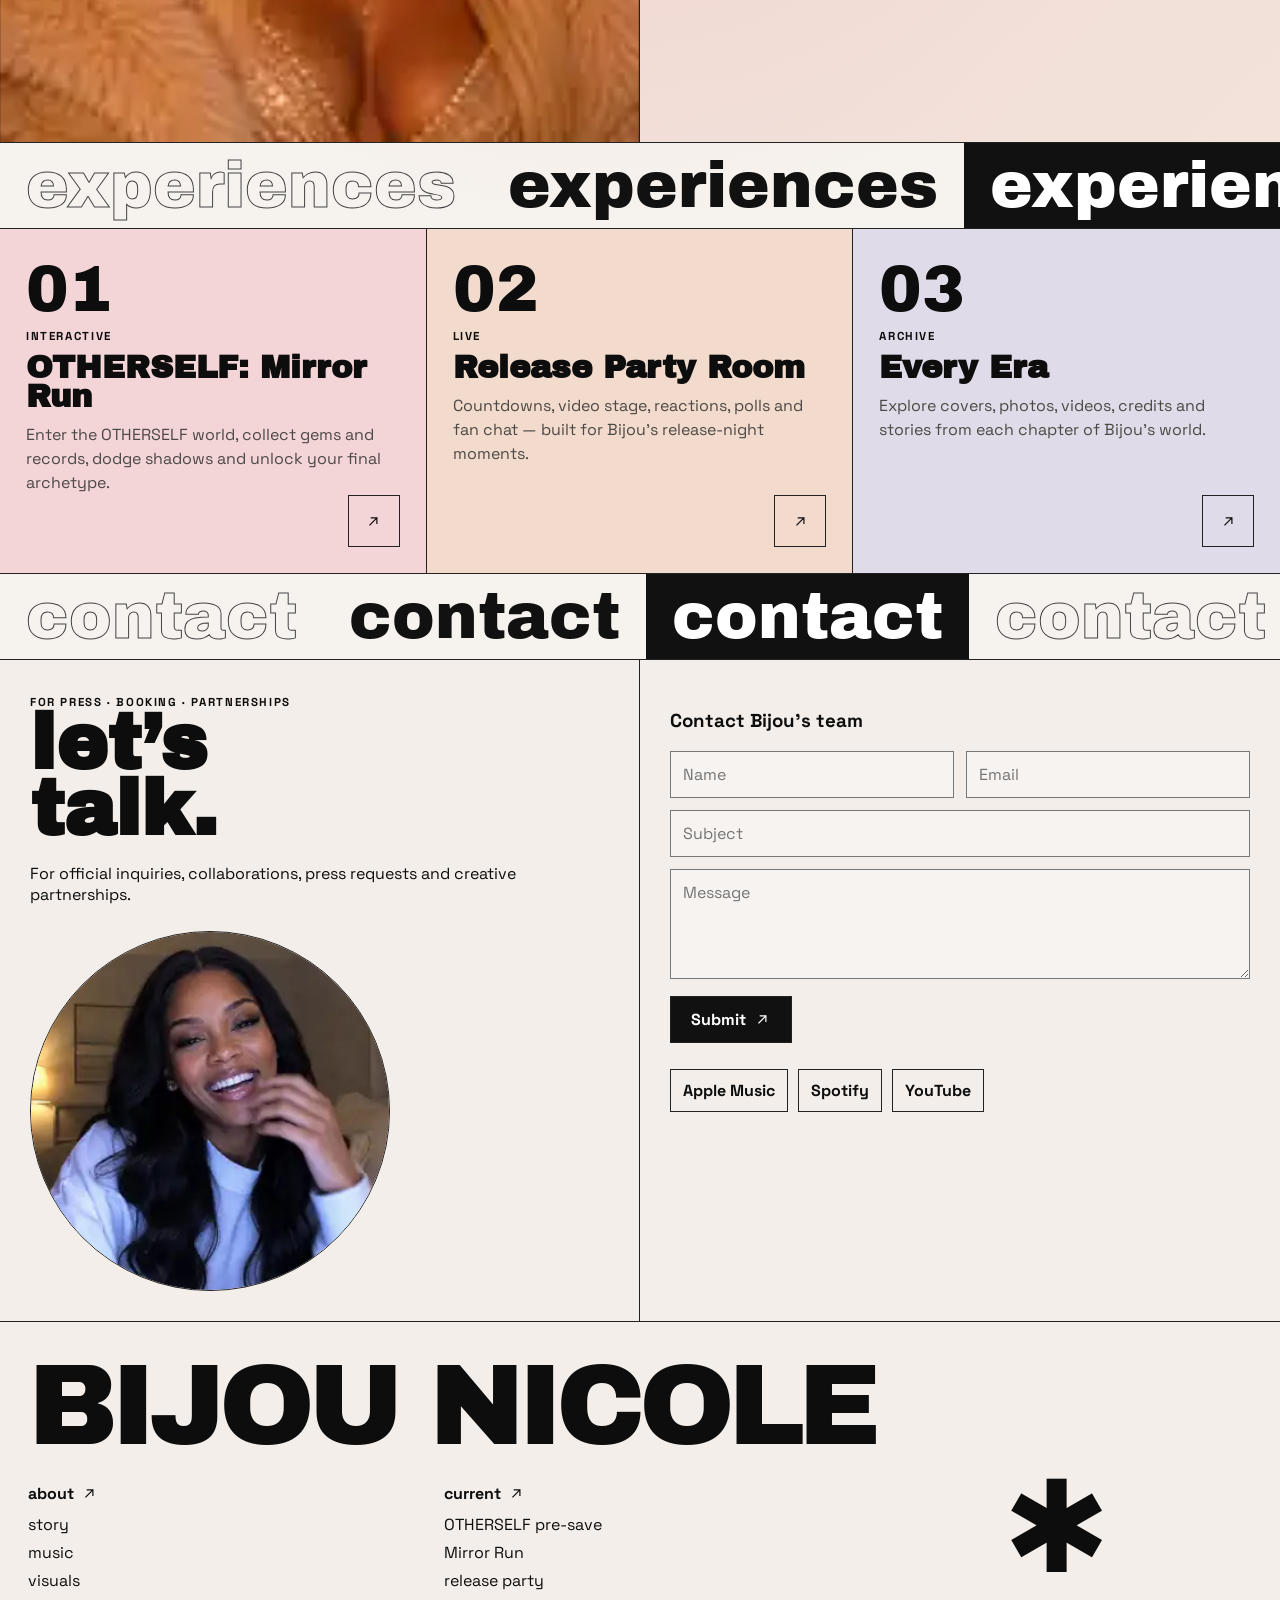
==== commit 1bbfe6b4: "Add Bijou photo-driven homepage visuals" ====
--- a/index.html
+++ b/index.html
@@ -1 +1,87 @@
-<!doctype html><html lang="en"><head><meta charset="utf-8"><meta name="viewport" content="width=device-width,initial-scale=1"><meta name="theme-color" content="#f3eee9"><meta name="description" content="Bijou Nicole — official artist website. Music, visuals, eras, interactive experiences and live events."><title>Bijou Nicole — Official Website</title><link rel="preconnect" href="https://fonts.googleapis.com"><link rel="preconnect" href="https://fonts.gstatic.com" crossorigin><link href="https://fonts.googleapis.com/css2?family=Archivo+Black&family=Space+Grotesk:wght@400;500;600;700&display=swap" rel="stylesheet"><style>:root{--paper:#f3eee9;--ink:#0d0d0d;--line:#222;--pink:#f0a7b8;--peach:#efb79f;--blue:#5351d8;--gold:#b47f2e}*{box-sizing:border-box}html{scroll-behavior:smooth}body{margin:0;background:var(--paper);color:var(--ink);font-family:"Space Grotesk",Arial,sans-serif;background-image:radial-gradient(circle at 12% 8%,rgba(240,167,184,.35),transparent 18%),radial-gradient(circle at 82% 22%,rgba(83,81,216,.14),transparent 16%),radial-gradient(circle at 48% 58%,rgba(239,183,159,.28),transparent 22%)}a{color:inherit;text-decoration:none}img{display:block;max-width:100%}button,input,textarea{font:inherit}.site{border-top:1px solid var(--line)}.ui-arrow{width:1.05em;height:1.05em;display:inline-block;stroke:currentColor;stroke-width:1.7;fill:none;stroke-linecap:square;stroke-linejoin:miter;flex:0 0 auto}.topbar{display:grid;grid-template-columns:1.2fr repeat(5,minmax(110px,.7fr));border-bottom:1px solid var(--line);background:rgba(243,238,233,.9);backdrop-filter:blur(10px);position:sticky;top:0;z-index:50}.logo{font-family:"Archivo Black";text-transform:uppercase;font-size:clamp(1.15rem,2.2vw,2.1rem);padding:18px 20px;border-right:1px solid var(--line);display:flex;align-items:center}.nav{padding:18px 16px;border-right:1px solid var(--line);font-weight:700;text-transform:lowercase;display:flex;align-items:center;justify-content:space-between;gap:9px}.nav:hover{background:#111;color:#fff}.mobile-toggle{display:none;background:transparent;border:0;border-left:1px solid var(--line);width:62px;cursor:pointer;align-items:center;justify-content:center}.mobile-toggle svg{width:25px;height:25px;stroke:currentColor;fill:none;stroke-width:1.7}.mobile-panel{display:none;position:fixed;top:59px;left:0;right:0;z-index:48;background:var(--paper);border-bottom:1px solid var(--line);box-shadow:0 18px 30px rgba(0,0,0,.08)}.mobile-panel.open{display:block}.mobile-panel a{display:flex;justify-content:space-between;align-items:center;padding:17px 18px;border-bottom:1px solid var(--line);font-weight:700;text-transform:lowercase}.mobile-panel a:hover,.mobile-panel a:focus-visible{background:#111;color:#fff}.mobile-overlay{display:none;position:fixed;inset:59px 0 0;z-index:47;background:rgba(0,0,0,.18);backdrop-filter:blur(2px)}.mobile-overlay.open{display:block}.hero{display:grid;grid-template-columns:1.05fr .95fr;border-bottom:1px solid var(--line)}.hero-left{padding:34px 28px 28px;border-right:1px solid var(--line);min-height:620px;display:flex;flex-direction:column;justify-content:space-between}.eyebrow,.micro{font-size:.72rem;text-transform:uppercase;letter-spacing:.14em;font-weight:700}.hero h1{font-family:"Archivo Black";text-transform:uppercase;font-size:clamp(4.3rem,11vw,10rem);line-height:.76;letter-spacing:-.065em;margin:16px 0}.hero-blurb{display:grid;grid-template-columns:1fr 1fr;gap:28px;max-width:720px}.hero-blurb p{margin:0;line-height:1.55;color:#302e2c}.hero-art{display:grid;grid-template-rows:1fr auto;min-height:620px}.hero-art .image{position:relative;overflow:hidden;background:#1b1410}.hero-art img{width:100%;height:100%;object-fit:cover;min-height:520px}.badge{position:absolute;right:26px;top:26px;width:90px;height:90px;border:1px solid var(--line);border-radius:50%;background:var(--pink);display:grid;place-items:center;text-align:center;font-size:.7rem;font-weight:700;text-transform:uppercase;transform:rotate(8deg)}.release{display:grid;grid-template-columns:1fr auto;border-top:1px solid var(--line);background:#111;color:#fff}.release-copy{padding:18px 20px}.release-copy strong{display:block;font-family:"Archivo Black";font-size:1.5rem}.release-link{padding:18px 20px;border-left:1px solid #555;display:flex;gap:9px;align-items:center;font-weight:700}.release-link:hover{background:var(--pink);color:#111}.marquee,.moving-banner{border-bottom:1px solid var(--line);overflow:hidden;white-space:nowrap;background:rgba(255,255,255,.22)}.marquee-track,.moving-track{display:flex;width:max-content}.marquee-track{animation:move 22s linear infinite}.moving-track{animation:move 18s linear infinite}.marquee span,.moving-banner span{font-family:"Archivo Black";font-size:clamp(2.2rem,5vw,5.2rem);padding:8px 26px;text-transform:lowercase;white-space:nowrap}.marquee span:nth-child(3n+1),.moving-banner span:nth-child(3n+1){color:transparent;-webkit-text-stroke:1px #444}.marquee span:nth-child(3n+2),.moving-banner span:nth-child(3n+2){color:#111}.marquee span:nth-child(3n),.moving-banner span:nth-child(3n){background:#111;color:#fff}@keyframes move{to{transform:translateX(-50%)}}.grid-section{display:grid;grid-template-columns:repeat(12,1fr);border-bottom:1px solid var(--line)}.cell{border-right:1px solid var(--line);padding:24px;min-height:220px;position:relative}.about-title,.about-copy,.about-art{grid-column:span 4}.about-art{overflow:hidden;padding:0;background:linear-gradient(135deg,var(--pink),#ffd8ca 48%,#4b46d8 49%,#201d80)}.about-art:before{content:"✦";font-size:clamp(6rem,16vw,14rem);position:absolute;left:50%;top:50%;transform:translate(-50%,-50%)}.cell h2{font-family:"Archivo Black";font-size:clamp(2.4rem,5vw,5.5rem);line-height:.88;text-transform:lowercase;letter-spacing:-.05em;margin:0}.cell h3{margin:0 0 12px}.cell p{line-height:1.55;color:#3e3b38;margin:0}.about-copy p+p{margin-top:14px}.spark{position:absolute;right:18px;bottom:12px;font-size:4rem;color:var(--blue)}.music-grid{display:grid;grid-template-columns:1.1fr .9fr .9fr;border-bottom:1px solid var(--line)}.music-card{border-right:1px solid var(--line);min-height:460px;display:flex;flex-direction:column;justify-content:space-between}.music-card:last-child{border-right:0}.cover{aspect-ratio:1.1/1;overflow:hidden;border-bottom:1px solid var(--line);background:#1c1511}.cover img{width:100%;height:100%;object-fit:cover}.pad{padding:22px}.music-card h3,.experience h3{font-family:"Archivo Black";line-height:.92;margin:8px 0 12px}.music-card h3{font-size:clamp(1.8rem,3vw,3rem)}.music-card p,.experience p{line-height:1.5;color:#4c4945;margin:0}.btn{display:inline-flex;align-items:center;gap:8px;margin-top:18px;padding:11px 14px;border:1px solid var(--line);font-weight:700}.btn:hover{background:#111;color:#fff}.dark-card{background:#111;color:#fff}.dark-card p{color:#c9c9c9}.dark-card .btn{border-color:#888}.experiences{display:grid;grid-template-columns:repeat(3,1fr);border-bottom:1px solid var(--line)}.experience{padding:26px;min-height:330px;border-right:1px solid var(--line);display:flex;flex-direction:column;justify-content:space-between}.experience:last-child{border-right:0}.experience:nth-child(1){background:rgba(240,167,184,.36)}.experience:nth-child(2){background:rgba(239,183,159,.38)}.experience:nth-child(3){background:rgba(83,81,216,.12)}.num{font-family:"Archivo Black";font-size:4rem}.experience h3{font-size:2rem}.arrow-link{align-self:flex-end;width:52px;height:52px;border:1px solid var(--line);display:grid;place-items:center;font-size:1.45rem}.arrow-link:hover{background:#111;color:#fff}.contact{display:grid;grid-template-columns:1fr 1fr;border-bottom:1px solid var(--line)}.contact-copy,.contact-form{padding:30px;min-height:420px}.contact-copy{border-right:1px solid var(--line)}.contact-copy h2{font-family:"Archivo Black";font-size:clamp(3rem,6vw,6rem);line-height:.86;margin:0 0 20px}.portrait-disc{width:min(330px,75%);aspect-ratio:1;border-radius:50%;margin-top:26px;background:radial-gradient(circle at 40% 30%,#f7d1c6,transparent 18%),radial-gradient(circle at 60% 62%,#4e47df,transparent 30%),radial-gradient(circle,#111 0 48%,#d9d4cf 49% 58%,#111 59% 100%);border:1px solid var(--line);position:relative}.portrait-disc:after{content:"BIJOU";position:absolute;inset:0;display:grid;place-items:center;font-family:"Archivo Black";font-size:clamp(2rem,5vw,4rem);color:#fff;mix-blend-mode:difference;transform:rotate(-8deg)}.field{display:grid;grid-template-columns:1fr 1fr;gap:12px}.contact-form input,.contact-form textarea{width:100%;border:1px solid #777;background:rgba(255,255,255,.3);padding:12px;color:#111;margin-bottom:12px}.contact-form textarea{min-height:110px;resize:vertical}.contact-form button{border:1px solid var(--line);background:#111;color:#fff;padding:12px 20px;font-weight:700;display:inline-flex;gap:8px;align-items:center}.socials{display:flex;gap:10px;flex-wrap:wrap;margin-top:26px}.socials a{border:1px solid var(--line);padding:10px 12px;font-weight:700}.footer{padding:28px}.footer-brand{font-family:"Archivo Black";font-size:clamp(3rem,9vw,8rem);line-height:.8;letter-spacing:-.06em;text-transform:uppercase;margin:10px 0 30px}.footer-grid{display:grid;grid-template-columns:1fr 1fr 1fr;gap:24px}.footer-grid h4{display:flex;align-items:center;gap:7px;margin:0 0 10px}.footer-grid a{display:block;margin:7px 0}.asterisk{font-size:8rem;line-height:.7;text-align:center}@media(max-width:980px){.topbar{grid-template-columns:1fr auto}.topbar .nav{display:none}.logo{border-right:0;padding:15px 18px}.mobile-toggle{display:flex}.hero{grid-template-columns:1fr}.hero-left{border-right:0;border-bottom:1px solid var(--line);min-height:auto}.grid-section{grid-template-columns:1fr}.about-title,.about-copy,.about-art{grid-column:1}.about-art{min-height:260px}.music-grid,.experiences,.contact{grid-template-columns:1fr}.music-card,.experience,.contact-copy{border-right:0;border-bottom:1px solid var(--line)}.footer-grid{grid-template-columns:1fr 1fr}.hero-blurb{grid-template-columns:1fr}.field{grid-template-columns:1fr}}@media(max-width:620px){.hero-left{padding:24px 18px}.hero h1{font-size:4.2rem}.hero-art img{min-height:430px}.cell,.contact-copy,.contact-form,.experience,.pad{padding:20px}.footer{padding:22px 18px}.footer-grid{grid-template-columns:1fr}.asterisk{text-align:left}.music-card{min-height:auto}.mobile-panel{top:56px}.mobile-overlay{inset:56px 0 0}}@media(prefers-reduced-motion:reduce){html{scroll-behavior:auto}.marquee-track,.moving-track{animation:none}}</style></head><body><div class="site"><header class="topbar"><a class="logo" href="#top">bijou nicole</a><button id="menuBtn" class="mobile-toggle" type="button" aria-label="Open navigation" aria-expanded="false"><svg viewBox="0 0 24 24" aria-hidden="true"><path d="M4 7h16M4 12h16M4 17h16"/></svg></button><a class="nav" href="#about"><span>about</span><svg class="ui-arrow" viewBox="0 0 24 24"><path d="M7 17 17 7M9 7h8v8"/></svg></a><a class="nav" href="#music"><span>music</span><svg class="ui-arrow" viewBox="0 0 24 24"><path d="M7 17 17 7M9 7h8v8"/></svg></a><a class="nav" href="#experiences"><span>experiences</span><svg class="ui-arrow" viewBox="0 0 24 24"><path d="M7 17 17 7M9 7h8v8"/></svg></a><a class="nav" href="party/"><span>live</span><svg class="ui-arrow" viewBox="0 0 24 24"><path d="M7 17 17 7M9 7h8v8"/></svg></a><a class="nav" href="#contact"><span>contact</span><svg class="ui-arrow" viewBox="0 0 24 24"><path d="M7 17 17 7M9 7h8v8"/></svg></a></header><div id="mobileOverlay" class="mobile-overlay"></div><nav id="mobilePanel" class="mobile-panel" aria-label="Mobile navigation"><a href="#about">about<svg class="ui-arrow" viewBox="0 0 24 24"><path d="M7 17 17 7M9 7h8v8"/></svg></a><a href="#music">music<svg class="ui-arrow" viewBox="0 0 24 24"><path d="M7 17 17 7M9 7h8v8"/></svg></a><a href="#experiences">experiences<svg class="ui-arrow" viewBox="0 0 24 24"><path d="M7 17 17 7M9 7h8v8"/></svg></a><a href="party/">live<svg class="ui-arrow" viewBox="0 0 24 24"><path d="M7 17 17 7M9 7h8v8"/></svg></a><a href="#contact">contact<svg class="ui-arrow" viewBox="0 0 24 24"><path d="M7 17 17 7M9 7h8v8"/></svg></a></nav><main id="top"><section class="hero"><div class="hero-left"><div><span class="eyebrow">singer · songwriter · visual artist</span><h1>Bijou<br>Nicole</h1></div><div class="hero-blurb"><p>Bijou Nicole builds R&amp;B and pop worlds around emotion, identity, romance and cinematic storytelling.</p><p>This is the home for every era — past, present and next. Music, visuals, live moments and interactive fan experiences all live here.</p></div></div><div class="hero-art"><div class="image"><img src="otherself-cover.svg" alt="Bijou Nicole OTHERSELF cover art"><div class="badge">current<br>era</div></div><div class="release"><div class="release-copy"><span class="micro" style="color:#d8a765">featured release</span><strong>OTHERSELF</strong><span>September 25, 2026</span></div><a class="release-link" href="presave/">pre-save<svg class="ui-arrow" viewBox="0 0 24 24"><path d="M7 17 17 7M9 7h8v8"/></svg></a></div></div></section><div class="marquee" aria-hidden="true"><div class="marquee-track"><span>music</span><span>visuals</span><span>bijou online</span><span>live</span><span>eras</span><span>music</span><span>visuals</span><span>bijou online</span><span>live</span><span>eras</span></div></div><section id="about" class="grid-section"><article class="cell about-title"><span class="micro">about bijou</span><h2>the story</h2><div class="spark">✦</div></article><article class="cell about-copy"><h3>Who is Bijou?</h3><p>Bijou Nicole is an R&amp;B/Soul artist whose catalog moves between intimacy, confidence, nostalgia and experimentation. Each project is treated like its own world — sound, visuals, styling and story moving together.</p><p>Her site is built the same way: not around one release, but around the full artist universe.</p></article><article class="cell about-art" aria-label="Decorative artist graphic"></article></section><div class="moving-banner" aria-hidden="true"><div class="moving-track"><span>music</span><span>music</span><span>music</span><span>music</span><span>music</span><span>music</span></div></div><section id="music" class="music-grid"><article class="music-card"><div class="cover"><img src="otherself-cover.svg" alt="OTHERSELF cover art"></div><div class="pad"><span class="micro">current release</span><h3>OTHERSELF</h3><p>The current chapter — warm, intimate, reflective and built around transformation.</p><a class="btn" href="presave/">pre-save<svg class="ui-arrow" viewBox="0 0 24 24"><path d="M7 17 17 7M9 7h8v8"/></svg></a></div></article><article class="music-card"><div class="pad"><span class="micro">latest album</span><h3>The Life of a Daydreamer</h3><p>A cinematic album world that expanded Bijou’s visual language and emotional storytelling.</p><a class="btn" href="https://music.apple.com/us/artist/bijou-nicole/1742080651" target="_blank" rel="noreferrer">listen<svg class="ui-arrow" viewBox="0 0 24 24"><path d="M7 17 17 7M9 7h8v8"/></svg></a></div><div class="pad" style="border-top:1px solid var(--line)"><span class="micro">catalog</span><p>Hopelessly Devoted · Golden Days · No Man’s Land · HEARTSPELL · 555 · Floor It · always starts with u · and more.</p></div></article><article class="music-card dark-card"><div class="pad"><span class="micro">stream bijou</span><h3>everywhere you listen</h3><p>Jump into the catalog on your favorite platform.</p><a class="btn" href="https://music.apple.com/us/artist/bijou-nicole/1742080651" target="_blank" rel="noreferrer">Apple Music<svg class="ui-arrow" viewBox="0 0 24 24"><path d="M7 17 17 7M9 7h8v8"/></svg></a><a class="btn" href="https://open.spotify.com/search/Bijou%20Nicole" target="_blank" rel="noreferrer">Spotify<svg class="ui-arrow" viewBox="0 0 24 24"><path d="M7 17 17 7M9 7h8v8"/></svg></a><a class="btn" href="https://music.youtube.com/search?q=Bijou+Nicole" target="_blank" rel="noreferrer">YouTube Music<svg class="ui-arrow" viewBox="0 0 24 24"><path d="M7 17 17 7M9 7h8v8"/></svg></a></div></article></section><div class="moving-banner" aria-hidden="true"><div class="moving-track"><span>experiences</span><span>experiences</span><span>experiences</span><span>experiences</span><span>experiences</span><span>experiences</span></div></div><section id="experiences" class="experiences"><article class="experience"><div><div class="num">01</div><span class="micro">interactive</span><h3>OTHERSELF: Mirror Run</h3><p>Move through rooms, collect gems and records, dodge shadows and unlock your OTHERSELF.</p></div><a class="arrow-link" href="game/" aria-label="Play Mirror Run"><svg class="ui-arrow" viewBox="0 0 24 24"><path d="M7 17 17 7M9 7h8v8"/></svg></a></article><article class="experience"><div><div class="num">02</div><span class="micro">live</span><h3>Release Party Room</h3><p>Countdowns, video stage, reactions, polls and fan chat — built for Bijou’s release-night moments.</p></div><a class="arrow-link" href="party/" aria-label="Enter release party"><svg class="ui-arrow" viewBox="0 0 24 24"><path d="M7 17 17 7M9 7h8v8"/></svg></a></article><article class="experience"><div><div class="num">03</div><span class="micro">archive</span><h3>Every Era</h3><p>A growing visual archive for covers, photos, videos, credits and stories from every chapter.</p></div><a class="arrow-link" href="#music" aria-label="Explore music"><svg class="ui-arrow" viewBox="0 0 24 24"><path d="M7 17 17 7M9 7h8v8"/></svg></a></article></section><div class="moving-banner" aria-hidden="true"><div class="moving-track"><span>contact</span><span>contact</span><span>contact</span><span>contact</span><span>contact</span><span>contact</span></div></div><section id="contact" class="contact"><div class="contact-copy"><span class="micro">press · booking · partnerships</span><h2>let’s<br>talk.</h2><p>For official inquiries, collaborations, press requests and creative partnerships.</p><div class="portrait-disc" aria-hidden="true"></div></div><div class="contact-form"><h3>Contact Bijou’s team</h3><div class="field"><input type="text" placeholder="Name" aria-label="Name"><input type="email" placeholder="Email" aria-label="Email"></div><input type="text" placeholder="Subject" aria-label="Subject"><textarea placeholder="Message" aria-label="Message"></textarea><button type="button" title="Contact backend coming next">Submit<svg class="ui-arrow" viewBox="0 0 24 24"><path d="M7 17 17 7M9 7h8v8"/></svg></button><div class="socials"><a href="https://music.apple.com/us/artist/bijou-nicole/1742080651" target="_blank" rel="noreferrer">Apple Music</a><a href="https://open.spotify.com/search/Bijou%20Nicole" target="_blank" rel="noreferrer">Spotify</a><a href="https://www.youtube.com/results?search_query=Bijou+Nicole" target="_blank" rel="noreferrer">YouTube</a></div></div></section></main><footer class="footer"><div class="footer-brand">bijou nicole</div><div class="footer-grid"><div><h4>about<svg class="ui-arrow" viewBox="0 0 24 24"><path d="M7 17 17 7M9 7h8v8"/></svg></h4><a href="#about">story</a><a href="#music">music</a><a href="#experiences">experiences</a></div><div><h4>current<svg class="ui-arrow" viewBox="0 0 24 24"><path d="M7 17 17 7M9 7h8v8"/></svg></h4><a href="presave/">OTHERSELF pre-save</a><a href="game/">OTHERSELF game</a><a href="party/">release party</a></div><div class="asterisk">✱</div></div></footer></div><script>(function(){const b=document.getElementById('menuBtn'),p=document.getElementById('mobilePanel'),o=document.getElementById('mobileOverlay');const close=()=>{p.classList.remove('open');o.classList.remove('open');b.setAttribute('aria-expanded','false');b.setAttribute('aria-label','Open navigation')};b.addEventListener('click',()=>{const open=!p.classList.contains('open');open?(p.classList.add('open'),o.classList.add('open'),b.setAttribute('aria-expanded','true'),b.setAttribute('aria-label','Close navigation')):close()});p.querySelectorAll('a').forEach(a=>a.addEventListener('click',close));o.addEventListener('click',close);window.addEventListener('resize',()=>{if(innerWidth>980)close()})})();</script></body></html>+<!doctype html>
+<html lang="en">
+<head>
+<meta charset="utf-8">
+<meta name="viewport" content="width=device-width,initial-scale=1">
+<meta name="theme-color" content="#f3eee9">
+<meta name="description" content="Bijou Nicole — official artist website. Music, visuals, eras, interactive experiences and live events.">
+<title>Bijou Nicole — Official Website</title>
+<link rel="preconnect" href="https://fonts.googleapis.com">
+<link rel="preconnect" href="https://fonts.gstatic.com" crossorigin>
+<link href="https://fonts.googleapis.com/css2?family=Archivo+Black&family=Space+Grotesk:wght@400;500;600;700&display=swap" rel="stylesheet">
+<style>
+:root{--paper:#f3eee9;--ink:#0d0d0d;--line:#222;--pink:#f0a7b8;--peach:#efb79f;--blue:#5351d8;--gold:#b47f2e}
+*{box-sizing:border-box}html{scroll-behavior:smooth}body{margin:0;background:var(--paper);color:var(--ink);font-family:"Space Grotesk",Arial,sans-serif;background-image:radial-gradient(circle at 12% 8%,rgba(240,167,184,.35),transparent 18%),radial-gradient(circle at 82% 22%,rgba(83,81,216,.14),transparent 16%),radial-gradient(circle at 48% 58%,rgba(239,183,159,.28),transparent 22%)}a{color:inherit;text-decoration:none}img{display:block;max-width:100%}button,input,textarea{font:inherit}.site{border-top:1px solid var(--line)}
+.ui-arrow{width:1.05em;height:1.05em;display:inline-block;stroke:currentColor;stroke-width:1.7;fill:none;stroke-linecap:square;stroke-linejoin:miter;flex:0 0 auto}
+.topbar{display:grid;grid-template-columns:1.2fr repeat(5,minmax(110px,.7fr));border-bottom:1px solid var(--line);background:rgba(243,238,233,.92);backdrop-filter:blur(10px);position:sticky;top:0;z-index:50}.logo{font-family:"Archivo Black";text-transform:uppercase;font-size:clamp(1.15rem,2.2vw,2.1rem);padding:18px 20px;border-right:1px solid var(--line);display:flex;align-items:center}.nav{padding:18px 16px;border-right:1px solid var(--line);font-weight:700;text-transform:lowercase;display:flex;align-items:center;justify-content:space-between;gap:9px}.nav:hover{background:#111;color:#fff}.mobile-toggle{display:none;background:transparent;border:0;border-left:1px solid var(--line);width:62px;cursor:pointer;align-items:center;justify-content:center}.mobile-toggle svg{width:25px;height:25px;stroke:currentColor;fill:none;stroke-width:1.7}.mobile-panel{display:none;position:fixed;top:59px;left:0;right:0;z-index:48;background:var(--paper);border-bottom:1px solid var(--line);box-shadow:0 18px 30px rgba(0,0,0,.08)}.mobile-panel.open{display:block}.mobile-panel a{display:flex;justify-content:space-between;align-items:center;padding:17px 18px;border-bottom:1px solid var(--line);font-weight:700;text-transform:lowercase}.mobile-panel a:hover,.mobile-panel a:focus-visible{background:#111;color:#fff}.mobile-overlay{display:none;position:fixed;inset:59px 0 0;z-index:47;background:rgba(0,0,0,.18);backdrop-filter:blur(2px)}.mobile-overlay.open{display:block}
+.hero{display:grid;grid-template-columns:1.02fr .98fr;border-bottom:1px solid var(--line)}.hero-left{padding:34px 28px 28px;border-right:1px solid var(--line);min-height:720px;display:flex;flex-direction:column;justify-content:space-between}.eyebrow,.micro{font-size:.72rem;text-transform:uppercase;letter-spacing:.14em;font-weight:700}.hero h1{font-family:"Archivo Black";text-transform:uppercase;font-size:clamp(4.3rem,11vw,10rem);line-height:.76;letter-spacing:-.065em;margin:16px 0}.hero-blurb{display:grid;grid-template-columns:1fr 1fr;gap:28px;max-width:720px}.hero-blurb p{margin:0;line-height:1.55;color:#302e2c}.hero-art{display:grid;grid-template-rows:1fr auto;min-height:720px}.hero-art .image{position:relative;overflow:hidden;background:#09101d}.hero-art img{width:100%;height:100%;object-fit:cover;min-height:620px}.badge{position:absolute;right:26px;top:26px;width:90px;height:90px;border:1px solid var(--line);border-radius:50%;background:var(--pink);display:grid;place-items:center;text-align:center;font-size:.7rem;font-weight:700;text-transform:uppercase;transform:rotate(8deg)}.release{display:grid;grid-template-columns:1fr auto;border-top:1px solid var(--line);background:#111;color:#fff}.release-copy{padding:18px 20px}.release-copy strong{display:block;font-family:"Archivo Black";font-size:1.5rem}.release-link{padding:18px 20px;border-left:1px solid #555;display:flex;gap:9px;align-items:center;font-weight:700}.release-link:hover{background:var(--pink);color:#111}
+.marquee,.moving-banner{border-bottom:1px solid var(--line);overflow:hidden;white-space:nowrap;background:rgba(255,255,255,.22)}.marquee-track,.moving-track{display:flex;width:max-content}.marquee-track{animation:move 22s linear infinite}.moving-track{animation:move 18s linear infinite}.marquee span,.moving-banner span{font-family:"Archivo Black";font-size:clamp(2.2rem,5vw,5.2rem);padding:8px 26px;text-transform:lowercase;white-space:nowrap}.marquee span:nth-child(3n+1),.moving-banner span:nth-child(3n+1){color:transparent;-webkit-text-stroke:1px #444}.marquee span:nth-child(3n+2),.moving-banner span:nth-child(3n+2){color:#111}.marquee span:nth-child(3n),.moving-banner span:nth-child(3n){background:#111;color:#fff}@keyframes move{to{transform:translateX(-50%)}}
+.grid-section{display:grid;grid-template-columns:repeat(12,1fr);border-bottom:1px solid var(--line)}.cell{border-right:1px solid var(--line);padding:24px;min-height:300px;position:relative}.about-title,.about-copy,.about-art{grid-column:span 4}.about-art{overflow:hidden;padding:0;background:#111}.about-art img{width:100%;height:100%;min-height:300px;object-fit:cover}.cell h2{font-family:"Archivo Black";font-size:clamp(2.4rem,5vw,5.5rem);line-height:.88;text-transform:lowercase;letter-spacing:-.05em;margin:0}.cell h3{margin:0 0 12px}.cell p{line-height:1.55;color:#3e3b38;margin:0}.about-copy p+p{margin-top:14px}.spark{position:absolute;right:18px;bottom:12px;font-size:4rem;color:var(--blue)}
+.music-grid{display:grid;grid-template-columns:1.05fr .95fr .85fr;border-bottom:1px solid var(--line)}.music-card{border-right:1px solid var(--line);min-height:500px;display:flex;flex-direction:column;justify-content:space-between}.music-card:last-child{border-right:0}.cover{aspect-ratio:1.1/1;overflow:hidden;border-bottom:1px solid var(--line);background:#1c1511}.cover img{width:100%;height:100%;object-fit:cover}.pad{padding:22px}.music-card h3,.experience h3{font-family:"Archivo Black";line-height:.92;margin:8px 0 12px}.music-card h3{font-size:clamp(1.8rem,3vw,3rem)}.music-card p,.experience p{line-height:1.5;color:#4c4945;margin:0}.btn{display:inline-flex;align-items:center;gap:8px;margin-top:18px;padding:11px 14px;border:1px solid var(--line);font-weight:700}.btn:hover{background:#111;color:#fff}.dark-card{background:#111;color:#fff}.dark-card p{color:#c9c9c9}.dark-card .btn{border-color:#888}
+.visual-feature{display:grid;grid-template-columns:1fr 1fr;border-bottom:1px solid var(--line);min-height:620px}.visual-image{border-right:1px solid var(--line);overflow:hidden;background:#111}.visual-image img{width:100%;height:100%;min-height:620px;object-fit:cover}.visual-copy{padding:clamp(28px,5vw,70px);display:flex;flex-direction:column;justify-content:center;background:linear-gradient(135deg,rgba(240,167,184,.26),rgba(239,183,159,.22))}.visual-copy h2{font-family:"Archivo Black";font-size:clamp(3.2rem,7vw,7rem);line-height:.82;letter-spacing:-.06em;text-transform:lowercase;margin:10px 0 22px}.visual-copy p{max-width:540px;font-size:1rem;line-height:1.6;color:#3e3b38;margin:0}.visual-copy .btn{align-self:flex-start}
+.experiences{display:grid;grid-template-columns:repeat(3,1fr);border-bottom:1px solid var(--line)}.experience{padding:26px;min-height:330px;border-right:1px solid var(--line);display:flex;flex-direction:column;justify-content:space-between}.experience:last-child{border-right:0}.experience:nth-child(1){background:rgba(240,167,184,.36)}.experience:nth-child(2){background:rgba(239,183,159,.38)}.experience:nth-child(3){background:rgba(83,81,216,.12)}.num{font-family:"Archivo Black";font-size:4rem}.experience h3{font-size:2rem}.arrow-link{align-self:flex-end;width:52px;height:52px;border:1px solid var(--line);display:grid;place-items:center}.arrow-link:hover{background:#111;color:#fff}
+.contact{display:grid;grid-template-columns:1fr 1fr;border-bottom:1px solid var(--line)}.contact-copy,.contact-form{padding:30px;min-height:520px}.contact-copy{border-right:1px solid var(--line)}.contact-copy h2{font-family:"Archivo Black";font-size:clamp(3rem,6vw,6rem);line-height:.86;margin:0 0 20px}.contact-portrait{margin-top:26px;width:min(360px,82%);aspect-ratio:1/1;overflow:hidden;border:1px solid var(--line);border-radius:50%}.contact-portrait img{width:100%;height:100%;object-fit:cover}.field{display:grid;grid-template-columns:1fr 1fr;gap:12px}.contact-form input,.contact-form textarea{width:100%;border:1px solid #777;background:rgba(255,255,255,.3);padding:12px;color:#111;margin-bottom:12px}.contact-form textarea{min-height:110px;resize:vertical}.contact-form button{border:1px solid var(--line);background:#111;color:#fff;padding:12px 20px;font-weight:700;display:inline-flex;gap:8px;align-items:center}.socials{display:flex;gap:10px;flex-wrap:wrap;margin-top:26px}.socials a{border:1px solid var(--line);padding:10px 12px;font-weight:700}
+.footer{padding:28px}.footer-brand{font-family:"Archivo Black";font-size:clamp(3rem,9vw,8rem);line-height:.8;letter-spacing:-.06em;text-transform:uppercase;margin:10px 0 30px}.footer-grid{display:grid;grid-template-columns:1fr 1fr 1fr;gap:24px}.footer-grid h4{display:flex;align-items:center;gap:7px;margin:0 0 10px}.footer-grid a{display:block;margin:7px 0}.asterisk{font-size:8rem;line-height:.7;text-align:center}
+@media(max-width:980px){.topbar{grid-template-columns:1fr auto}.topbar .nav{display:none}.logo{border-right:0;padding:15px 18px}.mobile-toggle{display:flex}.hero{grid-template-columns:1fr}.hero-left{border-right:0;border-bottom:1px solid var(--line);min-height:auto}.hero-art{min-height:auto}.grid-section{grid-template-columns:1fr}.about-title,.about-copy,.about-art{grid-column:1}.music-grid,.visual-feature,.experiences,.contact{grid-template-columns:1fr}.music-card,.experience,.contact-copy{border-right:0;border-bottom:1px solid var(--line)}.visual-image{border-right:0;border-bottom:1px solid var(--line)}.visual-image img{min-height:520px}.footer-grid{grid-template-columns:1fr 1fr}.hero-blurb,.field{grid-template-columns:1fr}}
+@media(max-width:620px){.hero-left{padding:24px 18px}.hero h1{font-size:4.2rem}.hero-art img{min-height:540px}.cell,.contact-copy,.contact-form,.experience,.pad,.visual-copy{padding:20px}.visual-image img{min-height:440px}.footer{padding:22px 18px}.footer-grid{grid-template-columns:1fr}.asterisk{text-align:left}.music-card{min-height:auto}.mobile-panel{top:56px}.mobile-overlay{inset:56px 0 0}}
+@media(prefers-reduced-motion:reduce){html{scroll-behavior:auto}.marquee-track,.moving-track{animation:none}}
+</style>
+</head>
+<body>
+<div class="site">
+<header class="topbar">
+<a class="logo" href="#top">bijou nicole</a>
+<button id="menuBtn" class="mobile-toggle" type="button" aria-label="Open navigation" aria-expanded="false"><svg viewBox="0 0 24 24" aria-hidden="true"><path d="M4 7h16M4 12h16M4 17h16"/></svg></button>
+<a class="nav" href="#about"><span>about</span><svg class="ui-arrow" viewBox="0 0 24 24" aria-hidden="true"><path d="M7 17 17 7M9 7h8v8"/></svg></a>
+<a class="nav" href="#music"><span>music</span><svg class="ui-arrow" viewBox="0 0 24 24" aria-hidden="true"><path d="M7 17 17 7M9 7h8v8"/></svg></a>
+<a class="nav" href="#visuals"><span>visuals</span><svg class="ui-arrow" viewBox="0 0 24 24" aria-hidden="true"><path d="M7 17 17 7M9 7h8v8"/></svg></a>
+<a class="nav" href="#experiences"><span>experiences</span><svg class="ui-arrow" viewBox="0 0 24 24" aria-hidden="true"><path d="M7 17 17 7M9 7h8v8"/></svg></a>
+<a class="nav" href="#contact"><span>contact</span><svg class="ui-arrow" viewBox="0 0 24 24" aria-hidden="true"><path d="M7 17 17 7M9 7h8v8"/></svg></a>
+</header>
+<div id="mobileOverlay" class="mobile-overlay"></div>
+<nav id="mobilePanel" class="mobile-panel" aria-label="Mobile navigation">
+<a href="#about">about<svg class="ui-arrow" viewBox="0 0 24 24"><path d="M7 17 17 7M9 7h8v8"/></svg></a>
+<a href="#music">music<svg class="ui-arrow" viewBox="0 0 24 24"><path d="M7 17 17 7M9 7h8v8"/></svg></a>
+<a href="#visuals">visuals<svg class="ui-arrow" viewBox="0 0 24 24"><path d="M7 17 17 7M9 7h8v8"/></svg></a>
+<a href="#experiences">experiences<svg class="ui-arrow" viewBox="0 0 24 24"><path d="M7 17 17 7M9 7h8v8"/></svg></a>
+<a href="party/">live<svg class="ui-arrow" viewBox="0 0 24 24"><path d="M7 17 17 7M9 7h8v8"/></svg></a>
+<a href="#contact">contact<svg class="ui-arrow" viewBox="0 0 24 24"><path d="M7 17 17 7M9 7h8v8"/></svg></a>
+</nav>
+<main id="top">
+<section class="hero">
+<div class="hero-left"><div><span class="eyebrow">singer · songwriter · visual artist</span><h1>Bijou<br>Nicole</h1></div><div class="hero-blurb"><p>Bijou Nicole builds R&amp;B and pop worlds around emotion, identity, romance and cinematic storytelling.</p><p>This is the home for every era — past, present and next. Music, visuals, live moments and interactive fan experiences all live here.</p></div></div>
+<div class="hero-art"><div class="image"><img src="assets/bijou-live-hero.svg" alt="Bijou Nicole performing live on stage"><div class="badge">bijou<br>live</div></div><div class="release"><div class="release-copy"><span class="micro" style="color:#d8a765;margin:0 0 5px">featured release</span><strong>OTHERSELF</strong><span>September 25, 2026</span></div><a class="release-link" href="presave/">pre-save <svg class="ui-arrow" viewBox="0 0 24 24"><path d="M7 17 17 7M9 7h8v8"/></svg></a></div></div>
+</section>
+<div class="marquee" aria-hidden="true"><div class="marquee-track"><span>music</span><span>visuals</span><span>bijou online</span><span>live</span><span>eras</span><span>music</span><span>visuals</span><span>bijou online</span><span>live</span><span>eras</span></div></div>
+<section id="about" class="grid-section">
+<article class="cell about-title"><span class="micro">about bijou</span><h2>the story</h2><div class="spark">✦</div></article>
+<article class="cell about-copy"><h3>Who is Bijou?</h3><p>Bijou Nicole is an R&amp;B/Soul artist whose catalog moves between intimacy, confidence, nostalgia and experimentation. Each project is treated like its own world — sound, visuals, styling and story moving together.</p><p>Her site is built the same way: not around one release, but around the full artist universe.</p></article>
+<article class="cell about-art"><img src="assets/bijou-about.svg" alt="Bijou Nicole smiling in a relaxed portrait"></article>
+</section>
+<div class="moving-banner" aria-hidden="true"><div class="moving-track"><span>music</span><span>music</span><span>music</span><span>music</span><span>music</span><span>music</span></div></div>
+<section id="music" class="music-grid">
+<article class="music-card"><div class="cover"><img src="otherself-cover.svg" alt="OTHERSELF cover art"></div><div class="pad"><span class="micro">current release</span><h3>OTHERSELF</h3><p>The current chapter — warm, intimate, reflective and built around transformation.</p><a class="btn" href="presave/">pre-save <svg class="ui-arrow" viewBox="0 0 24 24"><path d="M7 17 17 7M9 7h8v8"/></svg></a></div></article>
+<article class="music-card"><div class="cover"><img src="assets/bijou-stage.svg" alt="Bijou Nicole on the Life of a Daydreamer stage"></div><div class="pad"><span class="micro">latest album · live world</span><h3>The Life of a Daydreamer</h3><p>A cinematic album world that expanded Bijou’s visual language, performance universe and emotional storytelling.</p><a class="btn" href="https://music.apple.com/us/artist/bijou-nicole/1742080651" target="_blank" rel="noreferrer">listen <svg class="ui-arrow" viewBox="0 0 24 24"><path d="M7 17 17 7M9 7h8v8"/></svg></a></div></article>
+<article class="music-card dark-card"><div class="pad"><span class="micro">stream bijou</span><h3>everywhere you listen</h3><p>Jump into the catalog on your favorite platform.</p><a class="btn" href="https://music.apple.com/us/artist/bijou-nicole/1742080651" target="_blank" rel="noreferrer">Apple Music <svg class="ui-arrow" viewBox="0 0 24 24"><path d="M7 17 17 7M9 7h8v8"/></svg></a><a class="btn" href="https://open.spotify.com/search/Bijou%20Nicole" target="_blank" rel="noreferrer">Spotify <svg class="ui-arrow" viewBox="0 0 24 24"><path d="M7 17 17 7M9 7h8v8"/></svg></a><a class="btn" href="https://music.youtube.com/search?q=Bijou+Nicole" target="_blank" rel="noreferrer">YouTube Music <svg class="ui-arrow" viewBox="0 0 24 24"><path d="M7 17 17 7M9 7h8v8"/></svg></a></div></article>
+</section>
+<div class="moving-banner" aria-hidden="true"><div class="moving-track"><span>visuals</span><span>visuals</span><span>visuals</span><span>visuals</span><span>visuals</span><span>visuals</span></div></div>
+<section id="visuals" class="visual-feature"><div class="visual-image"><img src="assets/bijou-editorial.svg" alt="Bijou Nicole in a golden editorial crown portrait"></div><div class="visual-copy"><span class="micro">editorial · portraits · era worlds</span><h2>the visual<br>language.</h2><p>Bijou’s world lives beyond the songs. Portraits, stage moments, styling, cover art and cinematic era-building all become part of the story.</p><a class="btn" href="#experiences">explore the world <svg class="ui-arrow" viewBox="0 0 24 24"><path d="M7 17 17 7M9 7h8v8"/></svg></a></div></section>
+<div class="moving-banner" aria-hidden="true"><div class="moving-track"><span>experiences</span><span>experiences</span><span>experiences</span><span>experiences</span><span>experiences</span><span>experiences</span></div></div>
+<section id="experiences" class="experiences">
+<article class="experience"><div><div class="num">01</div><span class="micro">interactive</span><h3>OTHERSELF: Mirror Run</h3><p>Enter the OTHERSELF world, collect gems and records, dodge shadows and unlock your final archetype.</p></div><a class="arrow-link" href="game/" aria-label="Play OTHERSELF Mirror Run"><svg class="ui-arrow" viewBox="0 0 24 24"><path d="M7 17 17 7M9 7h8v8"/></svg></a></article>
+<article class="experience"><div><div class="num">02</div><span class="micro">live</span><h3>Release Party Room</h3><p>Countdowns, video stage, reactions, polls and fan chat — built for Bijou’s release-night moments.</p></div><a class="arrow-link" href="party/" aria-label="Enter release party"><svg class="ui-arrow" viewBox="0 0 24 24"><path d="M7 17 17 7M9 7h8v8"/></svg></a></article>
+<article class="experience"><div><div class="num">03</div><span class="micro">archive</span><h3>Every Era</h3><p>Explore covers, photos, videos, credits and stories from each chapter of Bijou’s world.</p></div><a class="arrow-link" href="#music" aria-label="Explore music"><svg class="ui-arrow" viewBox="0 0 24 24"><path d="M7 17 17 7M9 7h8v8"/></svg></a></article>
+</section>
+<div class="moving-banner" aria-hidden="true"><div class="moving-track"><span>contact</span><span>contact</span><span>contact</span><span>contact</span><span>contact</span><span>contact</span></div></div>
+<section id="contact" class="contact">
+<div class="contact-copy"><span class="micro">for press · booking · partnerships</span><h2>let’s<br>talk.</h2><p>For official inquiries, collaborations, press requests and creative partnerships.</p><div class="contact-portrait"><img src="assets/bijou-about.svg" alt="Bijou Nicole portrait"></div></div>
+<div class="contact-form"><h3>Contact Bijou’s team</h3><div class="field"><input type="text" placeholder="Name" aria-label="Name"><input type="email" placeholder="Email" aria-label="Email"></div><input type="text" placeholder="Subject" aria-label="Subject"><textarea placeholder="Message" aria-label="Message"></textarea><button type="button" title="Contact backend coming next">Submit <svg class="ui-arrow" viewBox="0 0 24 24"><path d="M7 17 17 7M9 7h8v8"/></svg></button><div class="socials"><a href="https://music.apple.com/us/artist/bijou-nicole/1742080651" target="_blank" rel="noreferrer">Apple Music</a><a href="https://open.spotify.com/search/Bijou%20Nicole" target="_blank" rel="noreferrer">Spotify</a><a href="https://www.youtube.com/results?search_query=Bijou+Nicole" target="_blank" rel="noreferrer">YouTube</a></div></div>
+</section>
+</main>
+<footer class="footer"><div class="footer-brand">bijou nicole</div><div class="footer-grid"><div><h4>about <svg class="ui-arrow" viewBox="0 0 24 24"><path d="M7 17 17 7M9 7h8v8"/></svg></h4><a href="#about">story</a><a href="#music">music</a><a href="#visuals">visuals</a></div><div><h4>current <svg class="ui-arrow" viewBox="0 0 24 24"><path d="M7 17 17 7M9 7h8v8"/></svg></h4><a href="presave/">OTHERSELF pre-save</a><a href="game/">Mirror Run</a><a href="party/">release party</a></div><div><div class="asterisk">✱</div></div></div></footer>
+</div>
+<script>
+(function(){const btn=document.getElementById('menuBtn'),panel=document.getElementById('mobilePanel'),overlay=document.getElementById('mobileOverlay');if(!btn||!panel)return;const close=()=>{panel.classList.remove('open');overlay&&overlay.classList.remove('open');btn.setAttribute('aria-expanded','false');btn.setAttribute('aria-label','Open navigation')};const open=()=>{panel.classList.add('open');overlay&&overlay.classList.add('open');btn.setAttribute('aria-expanded','true');btn.setAttribute('aria-label','Close navigation')};btn.addEventListener('click',()=>panel.classList.contains('open')?close():open());panel.querySelectorAll('a').forEach(a=>a.addEventListener('click',close));overlay&&overlay.addEventListener('click',close);window.addEventListener('resize',()=>{if(window.innerWidth>980)close()})})();
+</script>
+</body>
+</html>
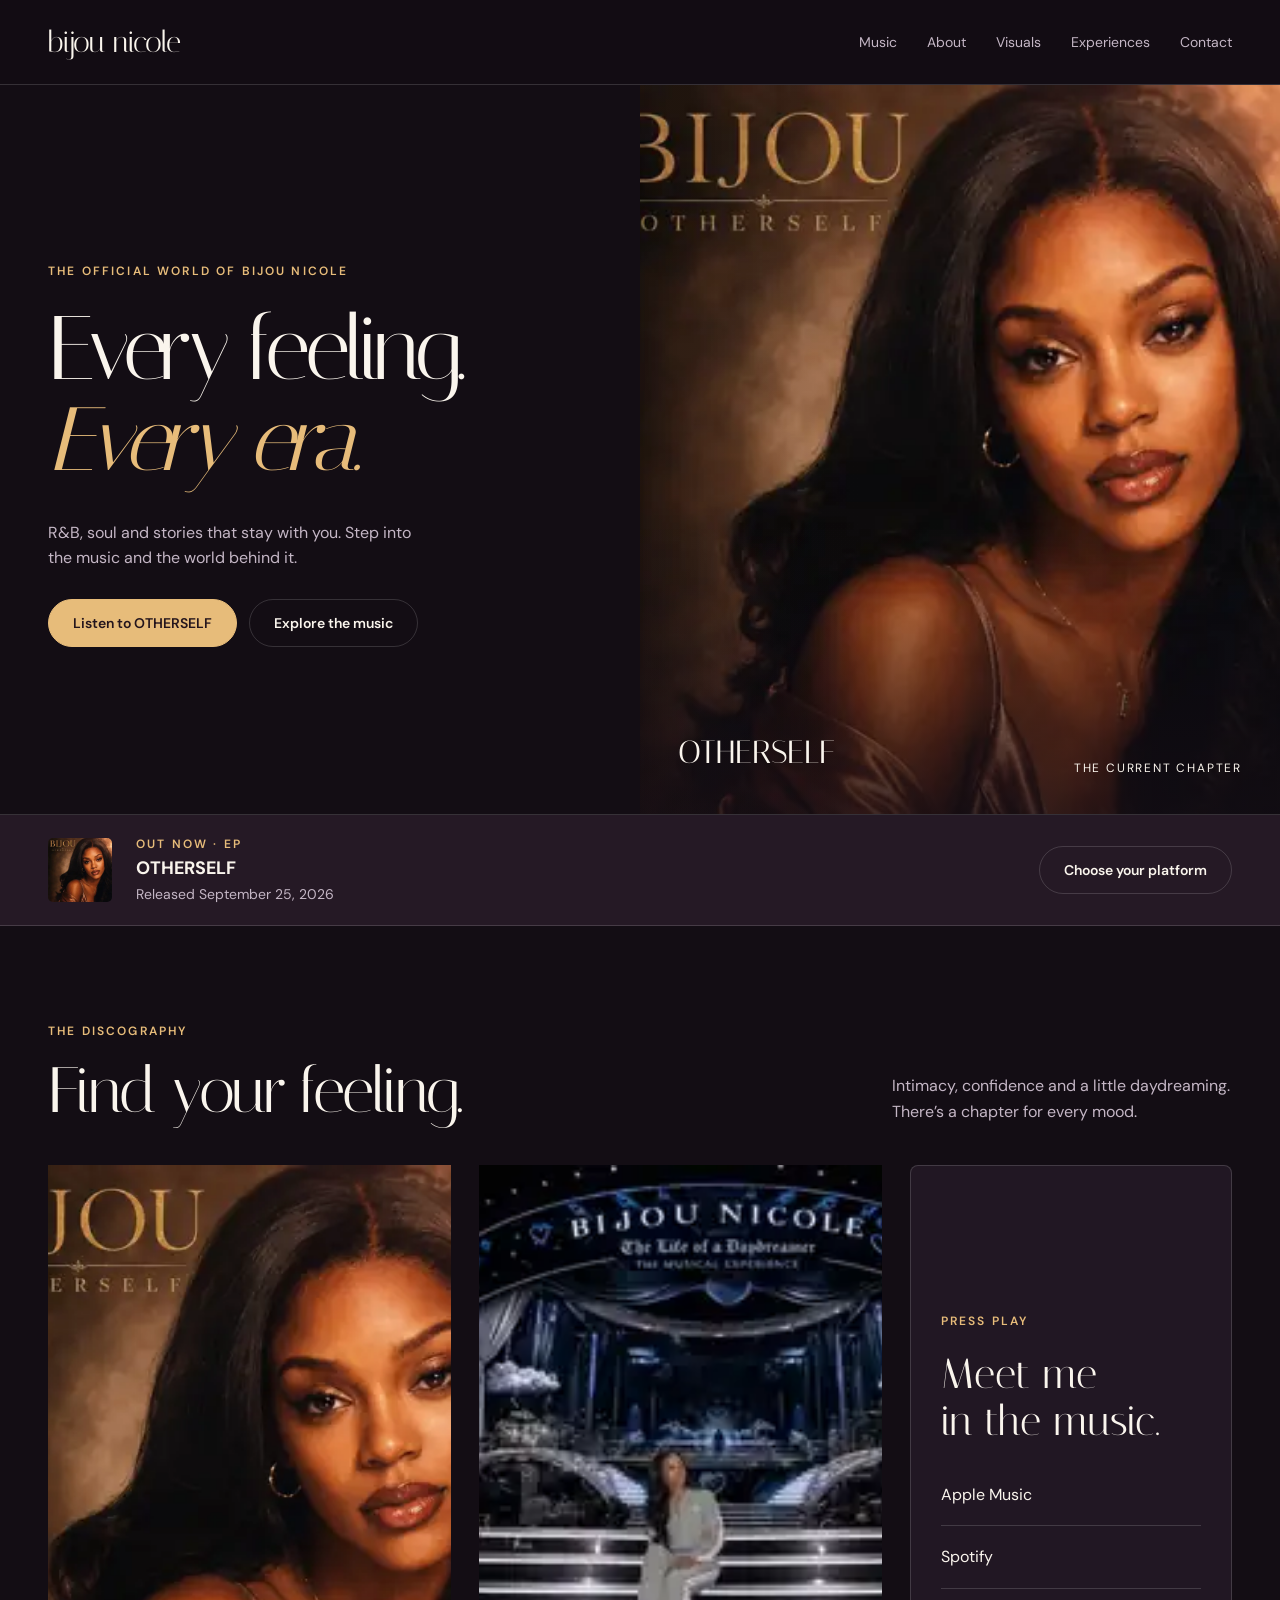
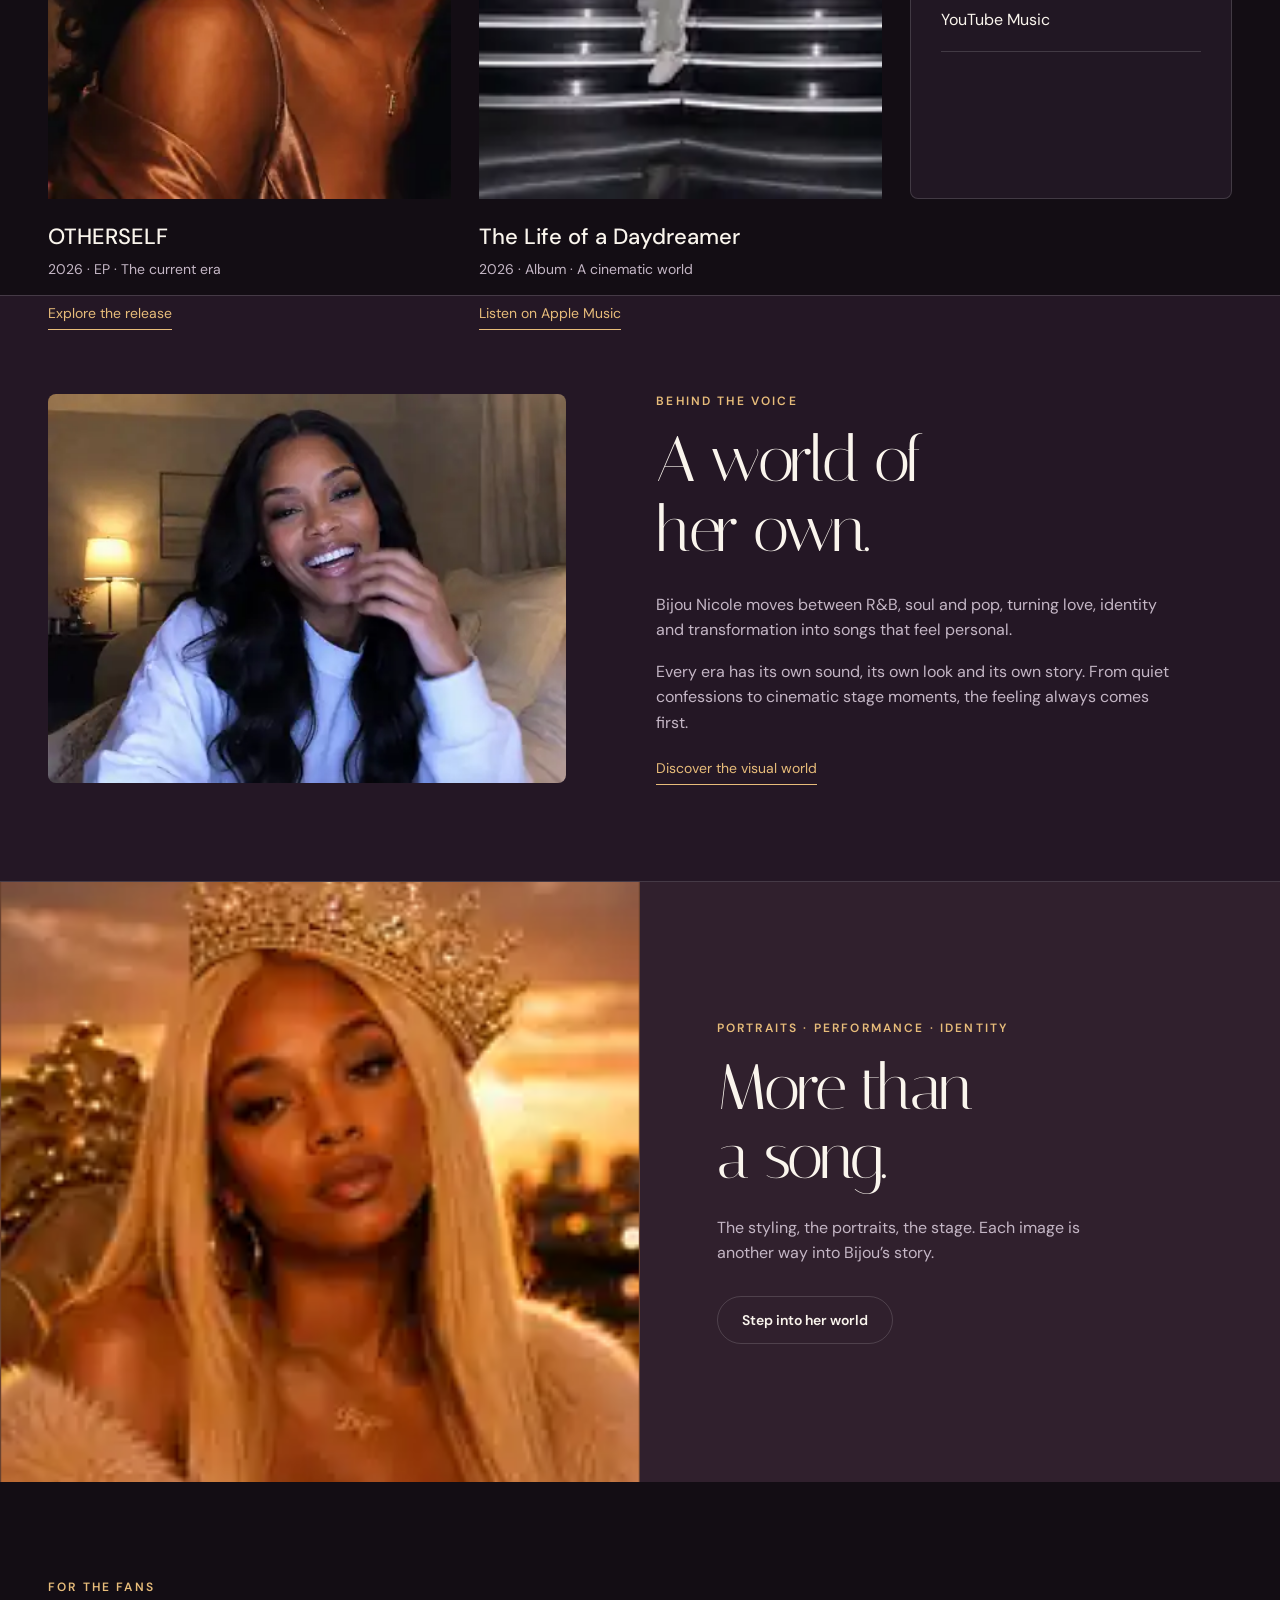
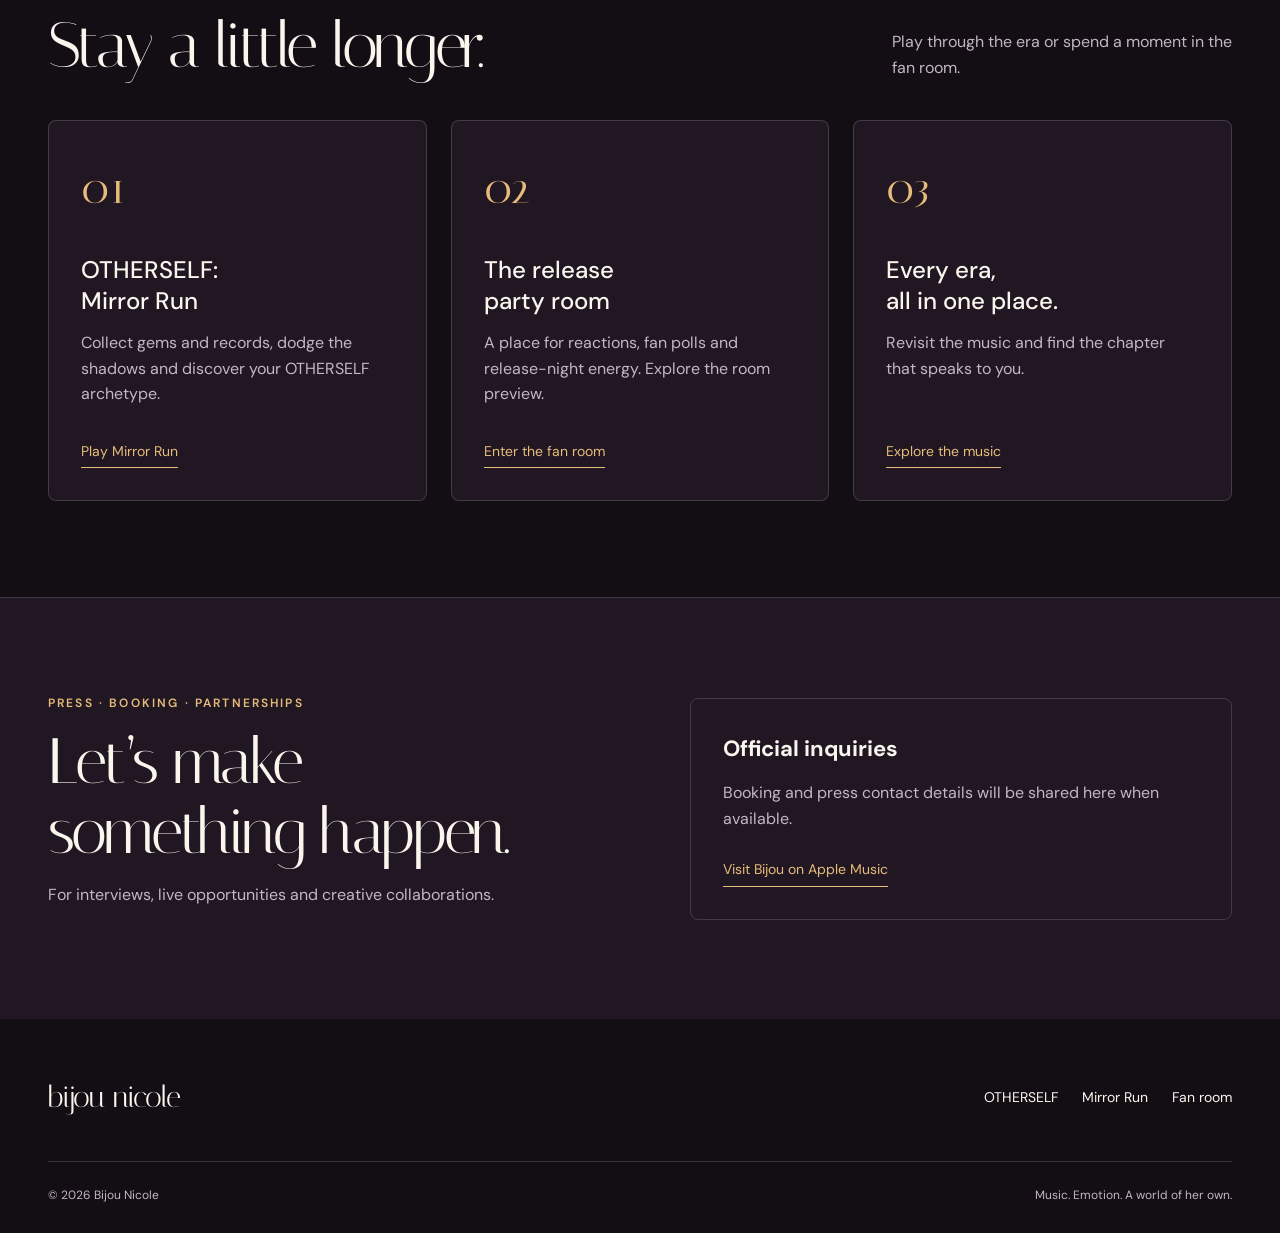
==== commit e9962c24: "Redesign Bijou Nicole website: index.html" ====
--- a/index.html
+++ b/index.html
@@ -1,87 +1,6 @@
-<!doctype html>
-<html lang="en">
-<head>
-<meta charset="utf-8">
-<meta name="viewport" content="width=device-width,initial-scale=1">
-<meta name="theme-color" content="#f3eee9">
-<meta name="description" content="Bijou Nicole — official artist website. Music, visuals, eras, interactive experiences and live events.">
-<title>Bijou Nicole — Official Website</title>
-<link rel="preconnect" href="https://fonts.googleapis.com">
-<link rel="preconnect" href="https://fonts.gstatic.com" crossorigin>
-<link href="https://fonts.googleapis.com/css2?family=Archivo+Black&family=Space+Grotesk:wght@400;500;600;700&display=swap" rel="stylesheet">
-<style>
-:root{--paper:#f3eee9;--ink:#0d0d0d;--line:#222;--pink:#f0a7b8;--peach:#efb79f;--blue:#5351d8;--gold:#b47f2e}
-*{box-sizing:border-box}html{scroll-behavior:smooth}body{margin:0;background:var(--paper);color:var(--ink);font-family:"Space Grotesk",Arial,sans-serif;background-image:radial-gradient(circle at 12% 8%,rgba(240,167,184,.35),transparent 18%),radial-gradient(circle at 82% 22%,rgba(83,81,216,.14),transparent 16%),radial-gradient(circle at 48% 58%,rgba(239,183,159,.28),transparent 22%)}a{color:inherit;text-decoration:none}img{display:block;max-width:100%}button,input,textarea{font:inherit}.site{border-top:1px solid var(--line)}
-.ui-arrow{width:1.05em;height:1.05em;display:inline-block;stroke:currentColor;stroke-width:1.7;fill:none;stroke-linecap:square;stroke-linejoin:miter;flex:0 0 auto}
-.topbar{display:grid;grid-template-columns:1.2fr repeat(5,minmax(110px,.7fr));border-bottom:1px solid var(--line);background:rgba(243,238,233,.92);backdrop-filter:blur(10px);position:sticky;top:0;z-index:50}.logo{font-family:"Archivo Black";text-transform:uppercase;font-size:clamp(1.15rem,2.2vw,2.1rem);padding:18px 20px;border-right:1px solid var(--line);display:flex;align-items:center}.nav{padding:18px 16px;border-right:1px solid var(--line);font-weight:700;text-transform:lowercase;display:flex;align-items:center;justify-content:space-between;gap:9px}.nav:hover{background:#111;color:#fff}.mobile-toggle{display:none;background:transparent;border:0;border-left:1px solid var(--line);width:62px;cursor:pointer;align-items:center;justify-content:center}.mobile-toggle svg{width:25px;height:25px;stroke:currentColor;fill:none;stroke-width:1.7}.mobile-panel{display:none;position:fixed;top:59px;left:0;right:0;z-index:48;background:var(--paper);border-bottom:1px solid var(--line);box-shadow:0 18px 30px rgba(0,0,0,.08)}.mobile-panel.open{display:block}.mobile-panel a{display:flex;justify-content:space-between;align-items:center;padding:17px 18px;border-bottom:1px solid var(--line);font-weight:700;text-transform:lowercase}.mobile-panel a:hover,.mobile-panel a:focus-visible{background:#111;color:#fff}.mobile-overlay{display:none;position:fixed;inset:59px 0 0;z-index:47;background:rgba(0,0,0,.18);backdrop-filter:blur(2px)}.mobile-overlay.open{display:block}
-.hero{display:grid;grid-template-columns:1.02fr .98fr;border-bottom:1px solid var(--line)}.hero-left{padding:34px 28px 28px;border-right:1px solid var(--line);min-height:720px;display:flex;flex-direction:column;justify-content:space-between}.eyebrow,.micro{font-size:.72rem;text-transform:uppercase;letter-spacing:.14em;font-weight:700}.hero h1{font-family:"Archivo Black";text-transform:uppercase;font-size:clamp(4.3rem,11vw,10rem);line-height:.76;letter-spacing:-.065em;margin:16px 0}.hero-blurb{display:grid;grid-template-columns:1fr 1fr;gap:28px;max-width:720px}.hero-blurb p{margin:0;line-height:1.55;color:#302e2c}.hero-art{display:grid;grid-template-rows:1fr auto;min-height:720px}.hero-art .image{position:relative;overflow:hidden;background:#09101d}.hero-art img{width:100%;height:100%;object-fit:cover;min-height:620px}.badge{position:absolute;right:26px;top:26px;width:90px;height:90px;border:1px solid var(--line);border-radius:50%;background:var(--pink);display:grid;place-items:center;text-align:center;font-size:.7rem;font-weight:700;text-transform:uppercase;transform:rotate(8deg)}.release{display:grid;grid-template-columns:1fr auto;border-top:1px solid var(--line);background:#111;color:#fff}.release-copy{padding:18px 20px}.release-copy strong{display:block;font-family:"Archivo Black";font-size:1.5rem}.release-link{padding:18px 20px;border-left:1px solid #555;display:flex;gap:9px;align-items:center;font-weight:700}.release-link:hover{background:var(--pink);color:#111}
-.marquee,.moving-banner{border-bottom:1px solid var(--line);overflow:hidden;white-space:nowrap;background:rgba(255,255,255,.22)}.marquee-track,.moving-track{display:flex;width:max-content}.marquee-track{animation:move 22s linear infinite}.moving-track{animation:move 18s linear infinite}.marquee span,.moving-banner span{font-family:"Archivo Black";font-size:clamp(2.2rem,5vw,5.2rem);padding:8px 26px;text-transform:lowercase;white-space:nowrap}.marquee span:nth-child(3n+1),.moving-banner span:nth-child(3n+1){color:transparent;-webkit-text-stroke:1px #444}.marquee span:nth-child(3n+2),.moving-banner span:nth-child(3n+2){color:#111}.marquee span:nth-child(3n),.moving-banner span:nth-child(3n){background:#111;color:#fff}@keyframes move{to{transform:translateX(-50%)}}
-.grid-section{display:grid;grid-template-columns:repeat(12,1fr);border-bottom:1px solid var(--line)}.cell{border-right:1px solid var(--line);padding:24px;min-height:300px;position:relative}.about-title,.about-copy,.about-art{grid-column:span 4}.about-art{overflow:hidden;padding:0;background:#111}.about-art img{width:100%;height:100%;min-height:300px;object-fit:cover}.cell h2{font-family:"Archivo Black";font-size:clamp(2.4rem,5vw,5.5rem);line-height:.88;text-transform:lowercase;letter-spacing:-.05em;margin:0}.cell h3{margin:0 0 12px}.cell p{line-height:1.55;color:#3e3b38;margin:0}.about-copy p+p{margin-top:14px}.spark{position:absolute;right:18px;bottom:12px;font-size:4rem;color:var(--blue)}
-.music-grid{display:grid;grid-template-columns:1.05fr .95fr .85fr;border-bottom:1px solid var(--line)}.music-card{border-right:1px solid var(--line);min-height:500px;display:flex;flex-direction:column;justify-content:space-between}.music-card:last-child{border-right:0}.cover{aspect-ratio:1.1/1;overflow:hidden;border-bottom:1px solid var(--line);background:#1c1511}.cover img{width:100%;height:100%;object-fit:cover}.pad{padding:22px}.music-card h3,.experience h3{font-family:"Archivo Black";line-height:.92;margin:8px 0 12px}.music-card h3{font-size:clamp(1.8rem,3vw,3rem)}.music-card p,.experience p{line-height:1.5;color:#4c4945;margin:0}.btn{display:inline-flex;align-items:center;gap:8px;margin-top:18px;padding:11px 14px;border:1px solid var(--line);font-weight:700}.btn:hover{background:#111;color:#fff}.dark-card{background:#111;color:#fff}.dark-card p{color:#c9c9c9}.dark-card .btn{border-color:#888}
-.visual-feature{display:grid;grid-template-columns:1fr 1fr;border-bottom:1px solid var(--line);min-height:620px}.visual-image{border-right:1px solid var(--line);overflow:hidden;background:#111}.visual-image img{width:100%;height:100%;min-height:620px;object-fit:cover}.visual-copy{padding:clamp(28px,5vw,70px);display:flex;flex-direction:column;justify-content:center;background:linear-gradient(135deg,rgba(240,167,184,.26),rgba(239,183,159,.22))}.visual-copy h2{font-family:"Archivo Black";font-size:clamp(3.2rem,7vw,7rem);line-height:.82;letter-spacing:-.06em;text-transform:lowercase;margin:10px 0 22px}.visual-copy p{max-width:540px;font-size:1rem;line-height:1.6;color:#3e3b38;margin:0}.visual-copy .btn{align-self:flex-start}
-.experiences{display:grid;grid-template-columns:repeat(3,1fr);border-bottom:1px solid var(--line)}.experience{padding:26px;min-height:330px;border-right:1px solid var(--line);display:flex;flex-direction:column;justify-content:space-between}.experience:last-child{border-right:0}.experience:nth-child(1){background:rgba(240,167,184,.36)}.experience:nth-child(2){background:rgba(239,183,159,.38)}.experience:nth-child(3){background:rgba(83,81,216,.12)}.num{font-family:"Archivo Black";font-size:4rem}.experience h3{font-size:2rem}.arrow-link{align-self:flex-end;width:52px;height:52px;border:1px solid var(--line);display:grid;place-items:center}.arrow-link:hover{background:#111;color:#fff}
-.contact{display:grid;grid-template-columns:1fr 1fr;border-bottom:1px solid var(--line)}.contact-copy,.contact-form{padding:30px;min-height:520px}.contact-copy{border-right:1px solid var(--line)}.contact-copy h2{font-family:"Archivo Black";font-size:clamp(3rem,6vw,6rem);line-height:.86;margin:0 0 20px}.contact-portrait{margin-top:26px;width:min(360px,82%);aspect-ratio:1/1;overflow:hidden;border:1px solid var(--line);border-radius:50%}.contact-portrait img{width:100%;height:100%;object-fit:cover}.field{display:grid;grid-template-columns:1fr 1fr;gap:12px}.contact-form input,.contact-form textarea{width:100%;border:1px solid #777;background:rgba(255,255,255,.3);padding:12px;color:#111;margin-bottom:12px}.contact-form textarea{min-height:110px;resize:vertical}.contact-form button{border:1px solid var(--line);background:#111;color:#fff;padding:12px 20px;font-weight:700;display:inline-flex;gap:8px;align-items:center}.socials{display:flex;gap:10px;flex-wrap:wrap;margin-top:26px}.socials a{border:1px solid var(--line);padding:10px 12px;font-weight:700}
-.footer{padding:28px}.footer-brand{font-family:"Archivo Black";font-size:clamp(3rem,9vw,8rem);line-height:.8;letter-spacing:-.06em;text-transform:uppercase;margin:10px 0 30px}.footer-grid{display:grid;grid-template-columns:1fr 1fr 1fr;gap:24px}.footer-grid h4{display:flex;align-items:center;gap:7px;margin:0 0 10px}.footer-grid a{display:block;margin:7px 0}.asterisk{font-size:8rem;line-height:.7;text-align:center}
-@media(max-width:980px){.topbar{grid-template-columns:1fr auto}.topbar .nav{display:none}.logo{border-right:0;padding:15px 18px}.mobile-toggle{display:flex}.hero{grid-template-columns:1fr}.hero-left{border-right:0;border-bottom:1px solid var(--line);min-height:auto}.hero-art{min-height:auto}.grid-section{grid-template-columns:1fr}.about-title,.about-copy,.about-art{grid-column:1}.music-grid,.visual-feature,.experiences,.contact{grid-template-columns:1fr}.music-card,.experience,.contact-copy{border-right:0;border-bottom:1px solid var(--line)}.visual-image{border-right:0;border-bottom:1px solid var(--line)}.visual-image img{min-height:520px}.footer-grid{grid-template-columns:1fr 1fr}.hero-blurb,.field{grid-template-columns:1fr}}
-@media(max-width:620px){.hero-left{padding:24px 18px}.hero h1{font-size:4.2rem}.hero-art img{min-height:540px}.cell,.contact-copy,.contact-form,.experience,.pad,.visual-copy{padding:20px}.visual-image img{min-height:440px}.footer{padding:22px 18px}.footer-grid{grid-template-columns:1fr}.asterisk{text-align:left}.music-card{min-height:auto}.mobile-panel{top:56px}.mobile-overlay{inset:56px 0 0}}
-@media(prefers-reduced-motion:reduce){html{scroll-behavior:auto}.marquee-track,.moving-track{animation:none}}
-</style>
-</head>
-<body>
-<div class="site">
-<header class="topbar">
-<a class="logo" href="#top">bijou nicole</a>
-<button id="menuBtn" class="mobile-toggle" type="button" aria-label="Open navigation" aria-expanded="false"><svg viewBox="0 0 24 24" aria-hidden="true"><path d="M4 7h16M4 12h16M4 17h16"/></svg></button>
-<a class="nav" href="#about"><span>about</span><svg class="ui-arrow" viewBox="0 0 24 24" aria-hidden="true"><path d="M7 17 17 7M9 7h8v8"/></svg></a>
-<a class="nav" href="#music"><span>music</span><svg class="ui-arrow" viewBox="0 0 24 24" aria-hidden="true"><path d="M7 17 17 7M9 7h8v8"/></svg></a>
-<a class="nav" href="#visuals"><span>visuals</span><svg class="ui-arrow" viewBox="0 0 24 24" aria-hidden="true"><path d="M7 17 17 7M9 7h8v8"/></svg></a>
-<a class="nav" href="#experiences"><span>experiences</span><svg class="ui-arrow" viewBox="0 0 24 24" aria-hidden="true"><path d="M7 17 17 7M9 7h8v8"/></svg></a>
-<a class="nav" href="#contact"><span>contact</span><svg class="ui-arrow" viewBox="0 0 24 24" aria-hidden="true"><path d="M7 17 17 7M9 7h8v8"/></svg></a>
-</header>
-<div id="mobileOverlay" class="mobile-overlay"></div>
-<nav id="mobilePanel" class="mobile-panel" aria-label="Mobile navigation">
-<a href="#about">about<svg class="ui-arrow" viewBox="0 0 24 24"><path d="M7 17 17 7M9 7h8v8"/></svg></a>
-<a href="#music">music<svg class="ui-arrow" viewBox="0 0 24 24"><path d="M7 17 17 7M9 7h8v8"/></svg></a>
-<a href="#visuals">visuals<svg class="ui-arrow" viewBox="0 0 24 24"><path d="M7 17 17 7M9 7h8v8"/></svg></a>
-<a href="#experiences">experiences<svg class="ui-arrow" viewBox="0 0 24 24"><path d="M7 17 17 7M9 7h8v8"/></svg></a>
-<a href="party/">live<svg class="ui-arrow" viewBox="0 0 24 24"><path d="M7 17 17 7M9 7h8v8"/></svg></a>
-<a href="#contact">contact<svg class="ui-arrow" viewBox="0 0 24 24"><path d="M7 17 17 7M9 7h8v8"/></svg></a>
-</nav>
-<main id="top">
-<section class="hero">
-<div class="hero-left"><div><span class="eyebrow">singer · songwriter · visual artist</span><h1>Bijou<br>Nicole</h1></div><div class="hero-blurb"><p>Bijou Nicole builds R&amp;B and pop worlds around emotion, identity, romance and cinematic storytelling.</p><p>This is the home for every era — past, present and next. Music, visuals, live moments and interactive fan experiences all live here.</p></div></div>
-<div class="hero-art"><div class="image"><img src="assets/bijou-live-hero.svg" alt="Bijou Nicole performing live on stage"><div class="badge">bijou<br>live</div></div><div class="release"><div class="release-copy"><span class="micro" style="color:#d8a765;margin:0 0 5px">featured release</span><strong>OTHERSELF</strong><span>September 25, 2026</span></div><a class="release-link" href="presave/">pre-save <svg class="ui-arrow" viewBox="0 0 24 24"><path d="M7 17 17 7M9 7h8v8"/></svg></a></div></div>
-</section>
-<div class="marquee" aria-hidden="true"><div class="marquee-track"><span>music</span><span>visuals</span><span>bijou online</span><span>live</span><span>eras</span><span>music</span><span>visuals</span><span>bijou online</span><span>live</span><span>eras</span></div></div>
-<section id="about" class="grid-section">
-<article class="cell about-title"><span class="micro">about bijou</span><h2>the story</h2><div class="spark">✦</div></article>
-<article class="cell about-copy"><h3>Who is Bijou?</h3><p>Bijou Nicole is an R&amp;B/Soul artist whose catalog moves between intimacy, confidence, nostalgia and experimentation. Each project is treated like its own world — sound, visuals, styling and story moving together.</p><p>Her site is built the same way: not around one release, but around the full artist universe.</p></article>
-<article class="cell about-art"><img src="assets/bijou-about.svg" alt="Bijou Nicole smiling in a relaxed portrait"></article>
-</section>
-<div class="moving-banner" aria-hidden="true"><div class="moving-track"><span>music</span><span>music</span><span>music</span><span>music</span><span>music</span><span>music</span></div></div>
-<section id="music" class="music-grid">
-<article class="music-card"><div class="cover"><img src="otherself-cover.svg" alt="OTHERSELF cover art"></div><div class="pad"><span class="micro">current release</span><h3>OTHERSELF</h3><p>The current chapter — warm, intimate, reflective and built around transformation.</p><a class="btn" href="presave/">pre-save <svg class="ui-arrow" viewBox="0 0 24 24"><path d="M7 17 17 7M9 7h8v8"/></svg></a></div></article>
-<article class="music-card"><div class="cover"><img src="assets/bijou-stage.svg" alt="Bijou Nicole on the Life of a Daydreamer stage"></div><div class="pad"><span class="micro">latest album · live world</span><h3>The Life of a Daydreamer</h3><p>A cinematic album world that expanded Bijou’s visual language, performance universe and emotional storytelling.</p><a class="btn" href="https://music.apple.com/us/artist/bijou-nicole/1742080651" target="_blank" rel="noreferrer">listen <svg class="ui-arrow" viewBox="0 0 24 24"><path d="M7 17 17 7M9 7h8v8"/></svg></a></div></article>
-<article class="music-card dark-card"><div class="pad"><span class="micro">stream bijou</span><h3>everywhere you listen</h3><p>Jump into the catalog on your favorite platform.</p><a class="btn" href="https://music.apple.com/us/artist/bijou-nicole/1742080651" target="_blank" rel="noreferrer">Apple Music <svg class="ui-arrow" viewBox="0 0 24 24"><path d="M7 17 17 7M9 7h8v8"/></svg></a><a class="btn" href="https://open.spotify.com/search/Bijou%20Nicole" target="_blank" rel="noreferrer">Spotify <svg class="ui-arrow" viewBox="0 0 24 24"><path d="M7 17 17 7M9 7h8v8"/></svg></a><a class="btn" href="https://music.youtube.com/search?q=Bijou+Nicole" target="_blank" rel="noreferrer">YouTube Music <svg class="ui-arrow" viewBox="0 0 24 24"><path d="M7 17 17 7M9 7h8v8"/></svg></a></div></article>
-</section>
-<div class="moving-banner" aria-hidden="true"><div class="moving-track"><span>visuals</span><span>visuals</span><span>visuals</span><span>visuals</span><span>visuals</span><span>visuals</span></div></div>
-<section id="visuals" class="visual-feature"><div class="visual-image"><img src="assets/bijou-editorial.svg" alt="Bijou Nicole in a golden editorial crown portrait"></div><div class="visual-copy"><span class="micro">editorial · portraits · era worlds</span><h2>the visual<br>language.</h2><p>Bijou’s world lives beyond the songs. Portraits, stage moments, styling, cover art and cinematic era-building all become part of the story.</p><a class="btn" href="#experiences">explore the world <svg class="ui-arrow" viewBox="0 0 24 24"><path d="M7 17 17 7M9 7h8v8"/></svg></a></div></section>
-<div class="moving-banner" aria-hidden="true"><div class="moving-track"><span>experiences</span><span>experiences</span><span>experiences</span><span>experiences</span><span>experiences</span><span>experiences</span></div></div>
-<section id="experiences" class="experiences">
-<article class="experience"><div><div class="num">01</div><span class="micro">interactive</span><h3>OTHERSELF: Mirror Run</h3><p>Enter the OTHERSELF world, collect gems and records, dodge shadows and unlock your final archetype.</p></div><a class="arrow-link" href="game/" aria-label="Play OTHERSELF Mirror Run"><svg class="ui-arrow" viewBox="0 0 24 24"><path d="M7 17 17 7M9 7h8v8"/></svg></a></article>
-<article class="experience"><div><div class="num">02</div><span class="micro">live</span><h3>Release Party Room</h3><p>Countdowns, video stage, reactions, polls and fan chat — built for Bijou’s release-night moments.</p></div><a class="arrow-link" href="party/" aria-label="Enter release party"><svg class="ui-arrow" viewBox="0 0 24 24"><path d="M7 17 17 7M9 7h8v8"/></svg></a></article>
-<article class="experience"><div><div class="num">03</div><span class="micro">archive</span><h3>Every Era</h3><p>Explore covers, photos, videos, credits and stories from each chapter of Bijou’s world.</p></div><a class="arrow-link" href="#music" aria-label="Explore music"><svg class="ui-arrow" viewBox="0 0 24 24"><path d="M7 17 17 7M9 7h8v8"/></svg></a></article>
-</section>
-<div class="moving-banner" aria-hidden="true"><div class="moving-track"><span>contact</span><span>contact</span><span>contact</span><span>contact</span><span>contact</span><span>contact</span></div></div>
-<section id="contact" class="contact">
-<div class="contact-copy"><span class="micro">for press · booking · partnerships</span><h2>let’s<br>talk.</h2><p>For official inquiries, collaborations, press requests and creative partnerships.</p><div class="contact-portrait"><img src="assets/bijou-about.svg" alt="Bijou Nicole portrait"></div></div>
-<div class="contact-form"><h3>Contact Bijou’s team</h3><div class="field"><input type="text" placeholder="Name" aria-label="Name"><input type="email" placeholder="Email" aria-label="Email"></div><input type="text" placeholder="Subject" aria-label="Subject"><textarea placeholder="Message" aria-label="Message"></textarea><button type="button" title="Contact backend coming next">Submit <svg class="ui-arrow" viewBox="0 0 24 24"><path d="M7 17 17 7M9 7h8v8"/></svg></button><div class="socials"><a href="https://music.apple.com/us/artist/bijou-nicole/1742080651" target="_blank" rel="noreferrer">Apple Music</a><a href="https://open.spotify.com/search/Bijou%20Nicole" target="_blank" rel="noreferrer">Spotify</a><a href="https://www.youtube.com/results?search_query=Bijou+Nicole" target="_blank" rel="noreferrer">YouTube</a></div></div>
-</section>
-</main>
-<footer class="footer"><div class="footer-brand">bijou nicole</div><div class="footer-grid"><div><h4>about <svg class="ui-arrow" viewBox="0 0 24 24"><path d="M7 17 17 7M9 7h8v8"/></svg></h4><a href="#about">story</a><a href="#music">music</a><a href="#visuals">visuals</a></div><div><h4>current <svg class="ui-arrow" viewBox="0 0 24 24"><path d="M7 17 17 7M9 7h8v8"/></svg></h4><a href="presave/">OTHERSELF pre-save</a><a href="game/">Mirror Run</a><a href="party/">release party</a></div><div><div class="asterisk">✱</div></div></div></footer>
-</div>
-<script>
-(function(){const btn=document.getElementById('menuBtn'),panel=document.getElementById('mobilePanel'),overlay=document.getElementById('mobileOverlay');if(!btn||!panel)return;const close=()=>{panel.classList.remove('open');overlay&&overlay.classList.remove('open');btn.setAttribute('aria-expanded','false');btn.setAttribute('aria-label','Open navigation')};const open=()=>{panel.classList.add('open');overlay&&overlay.classList.add('open');btn.setAttribute('aria-expanded','true');btn.setAttribute('aria-label','Close navigation')};btn.addEventListener('click',()=>panel.classList.contains('open')?close():open());panel.querySelectorAll('a').forEach(a=>a.addEventListener('click',close));overlay&&overlay.addEventListener('click',close);window.addEventListener('resize',()=>{if(window.innerWidth>980)close()})})();
-</script>
-</body>
-</html>+<!doctype html><html lang="en"><head><meta charset="utf-8"><meta name="viewport" content="width=device-width,initial-scale=1"><meta name="theme-color" content="#130d14"><meta name="description" content="Explore the music, visuals and fan experiences of Bijou Nicole. OTHERSELF is out now."><title>Bijou Nicole — Official Website</title><link rel="stylesheet" href="assets/site.css"></head><body><a class="skip" href="#main">Skip to content</a><header class="site-header"><div class="wrap header-inner"><a class="wordmark" href="./">bijou nicole</a><nav class="desktop-nav" aria-label="Main navigation"><a href="./#music">Music</a><a href="./#about">About</a><a href="./#visuals">Visuals</a><a href="./#experiences">Experiences</a><a href="./#contact">Contact</a></nav><button class="menu-toggle" aria-expanded="false" aria-controls="mobile-nav">Menu</button></div><nav class="mobile-nav" id="mobile-nav" aria-label="Mobile navigation"><a href="./#music">Music</a><a href="./#about">About</a><a href="./#visuals">Visuals</a><a href="./#experiences">Experiences</a><a href="./#contact">Contact</a></nav></header><main id="main"><section class="hero" id="top"><div class="hero-copy"><span class="eyebrow">The official world of Bijou Nicole</span><h1>Every feeling.<br><em>Every era.</em></h1><p>R&amp;B, soul and stories that stay with you. Step into the music and the world behind it.</p><div class="hero-actions"><a class="pill primary" href="presave/">Listen to OTHERSELF</a><a class="pill" href="#music">Explore the music</a></div></div><div class="hero-photo"><img src="otherself-cover.svg" alt="Bijou Nicole in bronze satin, photographed for OTHERSELF" fetchpriority="high"><div class="photo-caption"><strong>OTHERSELF</strong><span>The current chapter</span></div></div></section><div class="release-strip"><div class="wrap strip-inner"><img class="strip-art" src="otherself-cover.svg" alt="" aria-hidden="true"><div class="strip-text"><span class="eyebrow">Out now · EP</span><strong>OTHERSELF</strong><p>Released September 25, 2026</p></div><a class="pill" href="presave/">Choose your platform</a></div></div>
+<section class="section wrap" id="music"><div class="section-head"><div><span class="eyebrow">The discography</span><h2>Find your feeling.</h2></div><p>Intimacy, confidence and a little daydreaming. There’s a chapter for every mood.</p></div><div class="music-grid"><article class="album"><a class="album-art" href="presave/"><img src="otherself-cover.svg" alt="OTHERSELF EP artwork" loading="lazy"></a><h3>OTHERSELF</h3><p>2026 · EP · The current era</p><a class="text-link" href="presave/">Explore the release</a></article><article class="album"><a class="album-art" href="https://music.apple.com/us/artist/bijou-nicole/1742080651" target="_blank" rel="noopener noreferrer"><img src="assets/bijou-stage.svg" alt="Bijou performing in the Life of a Daydreamer world" loading="lazy"></a><h3>The Life of a Daydreamer</h3><p>2026 · Album · A cinematic world</p><a class="text-link" href="https://music.apple.com/us/artist/bijou-nicole/1742080651" target="_blank" rel="noopener noreferrer">Listen on Apple Music</a></article><aside class="platform-card"><span class="eyebrow">Press play</span><h3>Meet me<br>in the music.</h3><div class="platform-list"><a href="https://music.apple.com/us/artist/bijou-nicole/1742080651" target="_blank" rel="noopener noreferrer">Apple Music</a><a href="https://open.spotify.com/search/Bijou%20Nicole" target="_blank" rel="noopener noreferrer">Spotify</a><a href="https://music.youtube.com/search?q=Bijou+Nicole" target="_blank" rel="noopener noreferrer">YouTube Music</a></div></aside></div></section>
+<section class="story section" id="about"><div class="wrap story-inner"><div class="story-image"><img src="assets/bijou-about.svg" alt="A smiling portrait of Bijou Nicole" loading="lazy"></div><div><span class="eyebrow">Behind the voice</span><h2>A world of<br>her own.</h2><p>Bijou Nicole moves between R&amp;B, soul and pop, turning love, identity and transformation into songs that feel personal.</p><p>Every era has its own sound, its own look and its own story. From quiet confessions to cinematic stage moments, the feeling always comes first.</p><a class="text-link" href="#visuals">Discover the visual world</a></div></div></section>
+<section class="visual" id="visuals"><div class="visual-portrait"><img src="assets/bijou-editorial.svg" alt="Bijou Nicole wearing a gold crown in an editorial portrait" loading="lazy"></div><div class="visual-text"><span class="eyebrow">Portraits · Performance · Identity</span><h2>More than<br>a song.</h2><p>The styling, the portraits, the stage. Each image is another way into Bijou’s story.</p><a class="pill" href="#experiences">Step into her world</a></div></section>
+<section class="section wrap" id="experiences"><div class="section-head"><div><span class="eyebrow">For the fans</span><h2>Stay a little longer.</h2></div><p>Play through the era or spend a moment in the fan room.</p></div><div class="experience-grid"><article class="experience"><span class="number">01</span><h3>OTHERSELF:<br>Mirror Run</h3><p>Collect gems and records, dodge the shadows and discover your OTHERSELF archetype.</p><a class="text-link" href="game/">Play Mirror Run</a></article><article class="experience"><span class="number">02</span><h3>The release<br>party room</h3><p>A place for reactions, fan polls and release-night energy. Explore the room preview.</p><a class="text-link" href="party/">Enter the fan room</a></article><article class="experience"><span class="number">03</span><h3>Every era,<br>all in one place.</h3><p>Revisit the music and find the chapter that speaks to you.</p><a class="text-link" href="#music">Explore the music</a></article></div></section>
+<section class="contact section" id="contact"><div class="wrap contact-inner"><div><span class="eyebrow">Press · Booking · Partnerships</span><h2>Let’s make<br>something happen.</h2><p>For interviews, live opportunities and creative collaborations.</p></div><div class="contact-note"><h3>Official inquiries</h3><p>Booking and press contact details will be shared here when available.</p><a class="text-link" href="https://music.apple.com/us/artist/bijou-nicole/1742080651" target="_blank" rel="noopener noreferrer">Visit Bijou on Apple Music</a></div></div></section></main><footer class="site-footer"><div class="wrap"><div class="footer-top"><a class="wordmark" href="./">bijou nicole</a><nav class="footer-links" aria-label="Footer"><a href="./presave/">OTHERSELF</a><a href="./game/">Mirror Run</a><a href="./party/">Fan room</a></nav></div><div class="footer-bottom"><span>© 2026 Bijou Nicole</span><span>Music. Emotion. A world of her own.</span></div></div></footer><script>const menu=document.querySelector('.menu-toggle'),nav=document.querySelector('.mobile-nav');function closeMenu(){nav.classList.remove('open');menu.setAttribute('aria-expanded','false');menu.textContent='Menu'}menu.addEventListener('click',()=>{const open=menu.getAttribute('aria-expanded')!=='true';nav.classList.toggle('open',open);menu.setAttribute('aria-expanded',String(open));menu.textContent=open?'Close':'Menu'});nav.querySelectorAll('a').forEach(a=>a.addEventListener('click',closeMenu));document.addEventListener('keydown',e=>{if(e.key==='Escape'&&nav.classList.contains('open')){closeMenu();menu.focus()}});window.addEventListener('resize',()=>{if(window.innerWidth>720)closeMenu()});</script></body></html>
--- a/assets/site.css
+++ b/assets/site.css
@@ -0,0 +1,4 @@
+@import url('https://fonts.googleapis.com/css2?family=DM+Sans:wght@400;500;600;700&family=Italiana&display=swap');
+:root{--bg:#130d14;--surface:#211723;--ink:#faf5ed;--muted:#c4b6c5;--gold:#e7bc7a;--line:#ffffff26;--plum:#4b2a47;--max:1320px;color-scheme:dark}*{box-sizing:border-box}html{scroll-behavior:smooth;scroll-padding-top:100px}body{margin:0;background:var(--bg);color:var(--ink);font-family:'DM Sans',Arial,sans-serif;font-size:16px;line-height:1.6}a{color:inherit;text-decoration:none}img{display:block;width:100%;object-fit:cover}button,input,textarea{font:inherit}button,a{-webkit-tap-highlight-color:transparent}button{cursor:pointer}a:focus-visible,button:focus-visible,input:focus-visible,textarea:focus-visible{outline:2px solid var(--gold);outline-offset:5px}::selection{background:var(--gold);color:var(--bg)}.skip{position:fixed;top:-100px;left:20px;z-index:100;background:var(--gold);color:var(--bg);padding:12px}.skip:focus{top:12px}.wrap{width:min(var(--max),calc(100% - 96px));margin:auto}.site-header{position:sticky;top:0;z-index:50;background:#130d14ed;backdrop-filter:blur(18px);border-bottom:1px solid var(--line)}.header-inner{height:84px;display:flex;align-items:center;justify-content:space-between;gap:24px}.wordmark{font-family:'Italiana',Georgia,serif;font-size:30px;letter-spacing:-.03em;white-space:nowrap}.desktop-nav{display:flex;align-items:center;gap:30px;font-size:14px}.desktop-nav a{padding:10px 0;color:var(--muted)}.desktop-nav a:hover,.desktop-nav a[aria-current]{color:var(--gold)}.pill{display:inline-flex;align-items:center;justify-content:center;min-height:48px;padding:12px 24px;border:1px solid var(--line);border-radius:40px;font-size:14px;font-weight:600;transition:background .2s,transform .2s}.pill:hover{background:var(--plum);transform:translateY(-2px)}.pill.primary{background:var(--gold);border-color:var(--gold);color:#24151c}.pill.primary:hover{background:#f3d4a4}.menu-toggle{display:none;background:transparent;color:var(--ink);border:1px solid var(--line);border-radius:30px;min-height:44px;padding:8px 18px}.mobile-nav{display:none;border-top:1px solid var(--line);padding:16px 24px}.mobile-nav.open{display:grid}.mobile-nav a{padding:12px;font-size:16px}.eyebrow{display:block;font-size:12px;font-weight:600;letter-spacing:.18em;text-transform:uppercase;color:var(--gold)}.hero{min-height:730px;position:relative;display:grid;grid-template-columns:1fr 1fr;border-bottom:1px solid var(--line)}.hero-copy{padding:80px 7vw 70px max(48px,calc((100vw - 1320px)/2));display:flex;flex-direction:column;justify-content:center;position:relative;z-index:2}.hero h1{font-family:'Italiana',Georgia,serif;font-weight:400;font-size:clamp(64px,7vw,112px);line-height:1.02;letter-spacing:-.055em;margin:22px 0}.hero h1 em{font-weight:400;color:var(--gold)}.hero-copy p{max-width:390px;color:var(--muted);margin:12px 0 28px}.hero-actions{display:flex;flex-wrap:wrap;gap:12px}.hero-photo{position:relative;overflow:hidden;background:#4b2c22}.hero-photo img{height:100%;position:absolute;inset:0;object-position:center 30%}.hero-photo:after{content:'';position:absolute;inset:0;background:linear-gradient(90deg,#130d1433,transparent 35%),linear-gradient(0deg,#130d14c9,transparent 40%)}.photo-caption{position:absolute;bottom:36px;left:38px;right:38px;z-index:1;display:flex;justify-content:space-between;align-items:end}.photo-caption strong{font-family:'Italiana',Georgia,serif;font-weight:400;font-size:32px}.photo-caption span{font-size:12px;letter-spacing:.15em;text-transform:uppercase}.release-strip{border-bottom:1px solid var(--line);background:#251925}.strip-inner{display:flex;align-items:center;gap:24px;padding:20px 0}.strip-art{width:64px;height:64px;border-radius:5px}.strip-text{flex:1}.strip-text strong{display:block;font-size:18px}.strip-text p{font-size:14px;color:var(--muted);margin:0}.section{padding:96px 0}.section-head{display:flex;justify-content:space-between;align-items:end;gap:32px;margin-bottom:40px}.section-head h2,.story h2,.visual-text h2,.contact h2{font-family:'Italiana',Georgia,serif;font-weight:400;font-size:clamp(46px,5vw,72px);line-height:1.08;letter-spacing:-.04em;margin:14px 0 0}.section-head p{color:var(--muted);max-width:340px;margin:0;font-size:16px}.music-grid{display:grid;grid-template-columns:1fr 1fr .8fr;gap:28px}.album-art{aspect-ratio:1;border-radius:8px;overflow:hidden;background:var(--surface)}.album-art img{height:100%;transition:transform .5s}.album:hover .album-art img{transform:scale(1.03)}.album h3{font-size:22px;font-weight:500;margin:20px 0 4px}.album p{margin:0 0 16px;color:var(--muted);font-size:14px}.text-link{display:inline-block;padding:5px 0;border-bottom:1px solid var(--gold);font-size:14px;color:var(--gold)}.platform-card{border:1px solid var(--line);border-radius:8px;padding:30px;display:flex;flex-direction:column;justify-content:center;background:var(--surface)}.platform-card h3{font-family:'Italiana',Georgia,serif;font-size:42px;line-height:1.1;font-weight:400;margin:20px 0}.platform-list{display:grid}.platform-list a{border-bottom:1px solid var(--line);padding:18px 0;font-size:16px}.platform-list a:hover{color:var(--gold)}.story{background:#241725;border-top:1px solid var(--line);border-bottom:1px solid var(--line)}.story-inner{display:grid;grid-template-columns:.9fr 1fr;gap:90px;align-items:center}.story-image{aspect-ratio:4/3;border-radius:8px;overflow:hidden}.story-image img{height:100%}.story h2{margin-bottom:28px}.story p{color:var(--muted);max-width:520px}.visual{display:grid;grid-template-columns:1fr 1fr;min-height:600px}.visual-portrait{position:relative;background:#6a422f}.visual-portrait img{height:100%;position:absolute;inset:0;object-position:center 24%}.visual-text{padding:90px 6vw;background:#30202d;display:flex;flex-direction:column;justify-content:center}.visual-text p{color:var(--muted);max-width:420px;margin:24px 0 30px}.visual-text .pill{align-self:flex-start}.experience-grid{display:grid;grid-template-columns:repeat(3,1fr);gap:24px}.experience{background:var(--surface);border:1px solid var(--line);border-radius:8px;padding:32px;display:flex;flex-direction:column;align-items:flex-start}.experience .number{color:var(--gold);font-family:'Italiana',Georgia,serif;font-size:44px;margin-bottom:30px}.experience h3{font-size:24px;font-weight:500;line-height:1.3;margin:0 0 14px}.experience p{color:var(--muted);font-size:16px;margin:0 0 28px}.experience .text-link{margin-top:auto}.contact{border-top:1px solid var(--line);background:var(--surface)}.contact-inner{display:grid;grid-template-columns:1fr 1fr;gap:100px;align-items:center}.contact p{color:var(--muted)}.contact-note{padding:32px;border:1px solid var(--line);border-radius:8px}.contact-note h3{font-size:22px;margin:0 0 14px}.contact-note p{margin:0 0 22px}.site-footer{padding:54px 0 28px}.footer-top{display:flex;justify-content:space-between;gap:32px;align-items:center;padding-bottom:40px}.footer-links{display:flex;gap:24px;flex-wrap:wrap;font-size:14px}.footer-bottom{display:flex;justify-content:space-between;gap:24px;border-top:1px solid var(--line);padding-top:24px;color:var(--muted);font-size:12px}.release-hero{padding:80px 0 100px}.release-layout{display:grid;grid-template-columns:1fr 1fr;align-items:center;gap:80px}.release-layout img{aspect-ratio:1;border-radius:8px}.release-info h1{font-family:'Italiana',Georgia,serif;font-size:clamp(48px,6vw,92px);font-weight:400;letter-spacing:-.045em;line-height:1.05;margin:20px 0}.release-info p{color:var(--muted);max-width:440px}.release-meta{display:flex;gap:32px;margin:28px 0}.release-meta span{font-size:12px;color:var(--muted);display:block}.release-meta strong{font-size:16px;font-weight:500}.release-platforms{display:grid;gap:12px;margin-top:32px}.release-platforms a{justify-content:space-between}.release-note{font-size:14px;color:var(--muted)}
+@media(min-width:1600px){.hero-copy{padding-left:calc((100vw - 1320px)/2)}}@media(max-width:1000px){.wrap{width:calc(100% - 48px)}.desktop-nav{gap:18px}.hero{min-height:650px}.hero-copy{padding:60px 24px}.hero h1{font-size:clamp(56px,7.6vw,76px)}.music-grid{grid-template-columns:1fr 1fr}.platform-card{grid-column:1/-1}.platform-card h3{font-size:36px}.platform-list{grid-template-columns:repeat(3,1fr);gap:24px}.story-inner,.contact-inner{gap:40px}.experience-grid{gap:14px}.experience{padding:24px}.release-layout{gap:40px}.section{padding:72px 0}}@media(max-width:720px){html{scroll-padding-top:86px}.header-inner{height:72px}.wordmark{font-size:27px}.desktop-nav{display:none}.menu-toggle{display:block}.hero{display:flex;flex-direction:column;min-height:auto}.hero-copy{padding:52px 24px}.hero h1{font-size:clamp(56px,14.5vw,92px);margin:18px 0}.hero-photo{height:500px}.hero-photo img{object-position:center 26%}.photo-caption{left:24px;right:24px;bottom:24px}.strip-inner{gap:14px;flex-wrap:wrap}.strip-text p{font-size:12px}.strip-inner>.pill{width:100%;margin-top:4px}.section-head{align-items:start;flex-direction:column;gap:20px}.music-grid,.story-inner,.visual,.experience-grid,.contact-inner,.release-layout{grid-template-columns:1fr}.platform-card{grid-column:auto}.platform-list{grid-template-columns:1fr;gap:0}.section{padding:56px 0}.story-inner{gap:32px}.visual-portrait{min-height:480px}.visual-text{padding:52px 24px}.experience{padding:28px}.experience .number{margin-bottom:16px}.footer-top{flex-direction:column;align-items:flex-start}.footer-bottom{flex-direction:column;gap:8px}.release-hero{padding:32px 0 56px}.release-layout{gap:32px}.release-info h1{font-size:clamp(48px,12vw,80px)}.release-meta{flex-wrap:wrap}.contact-inner{gap:28px}}
+@media(prefers-reduced-motion:reduce){html{scroll-behavior:auto}*,*:before,*:after{animation:none!important;transition:none!important}}
